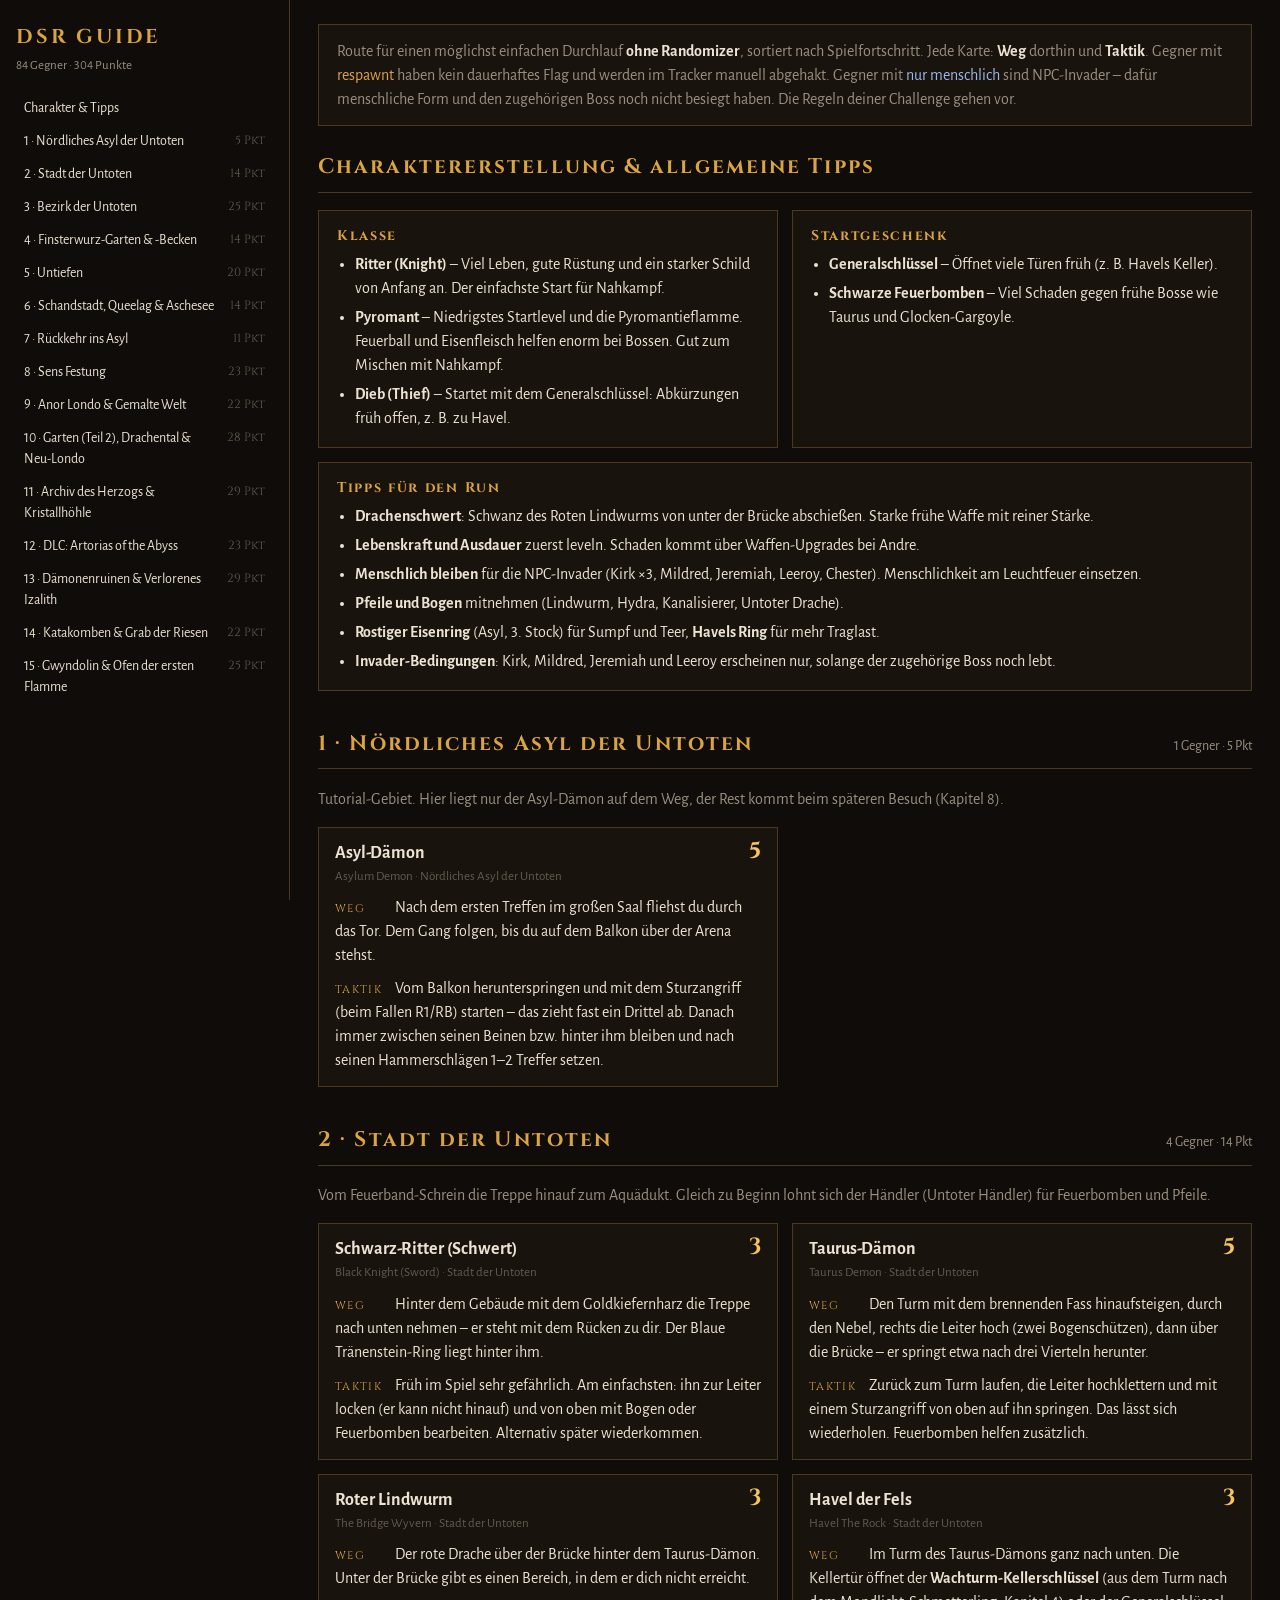
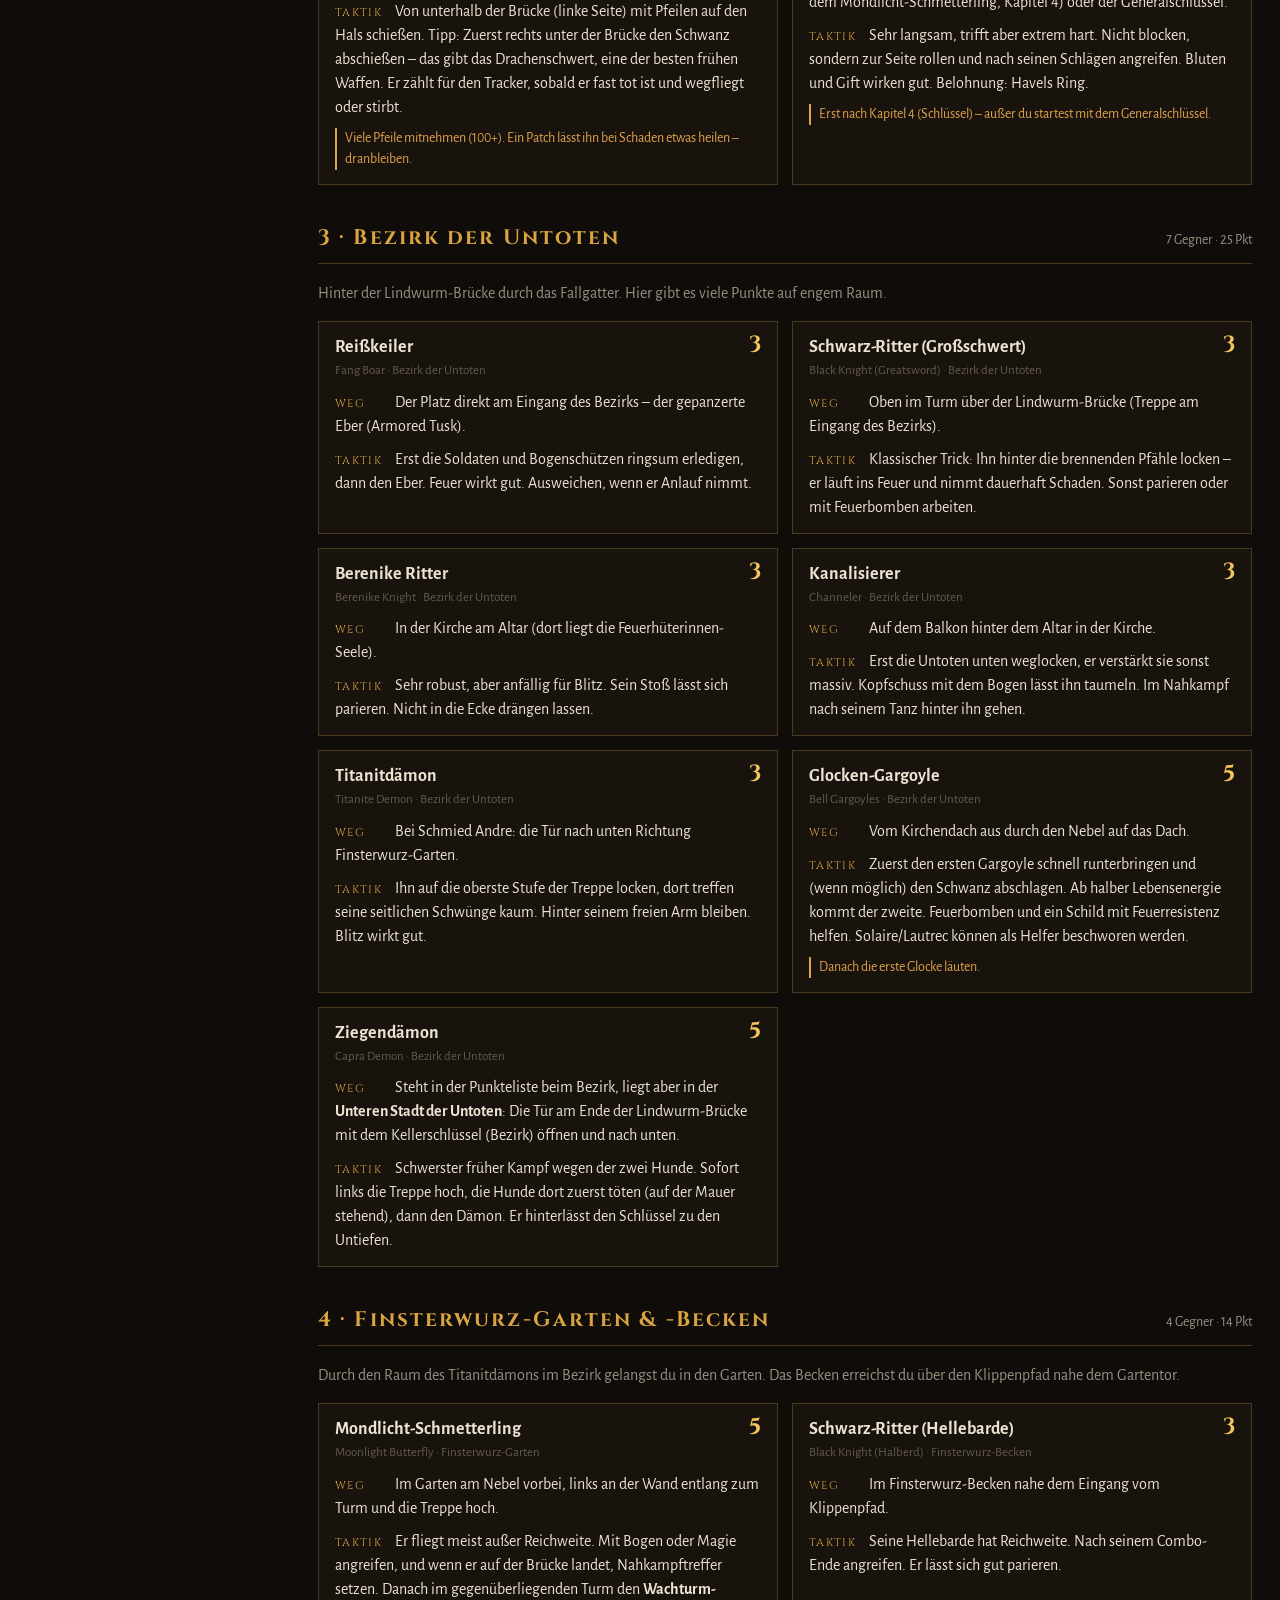
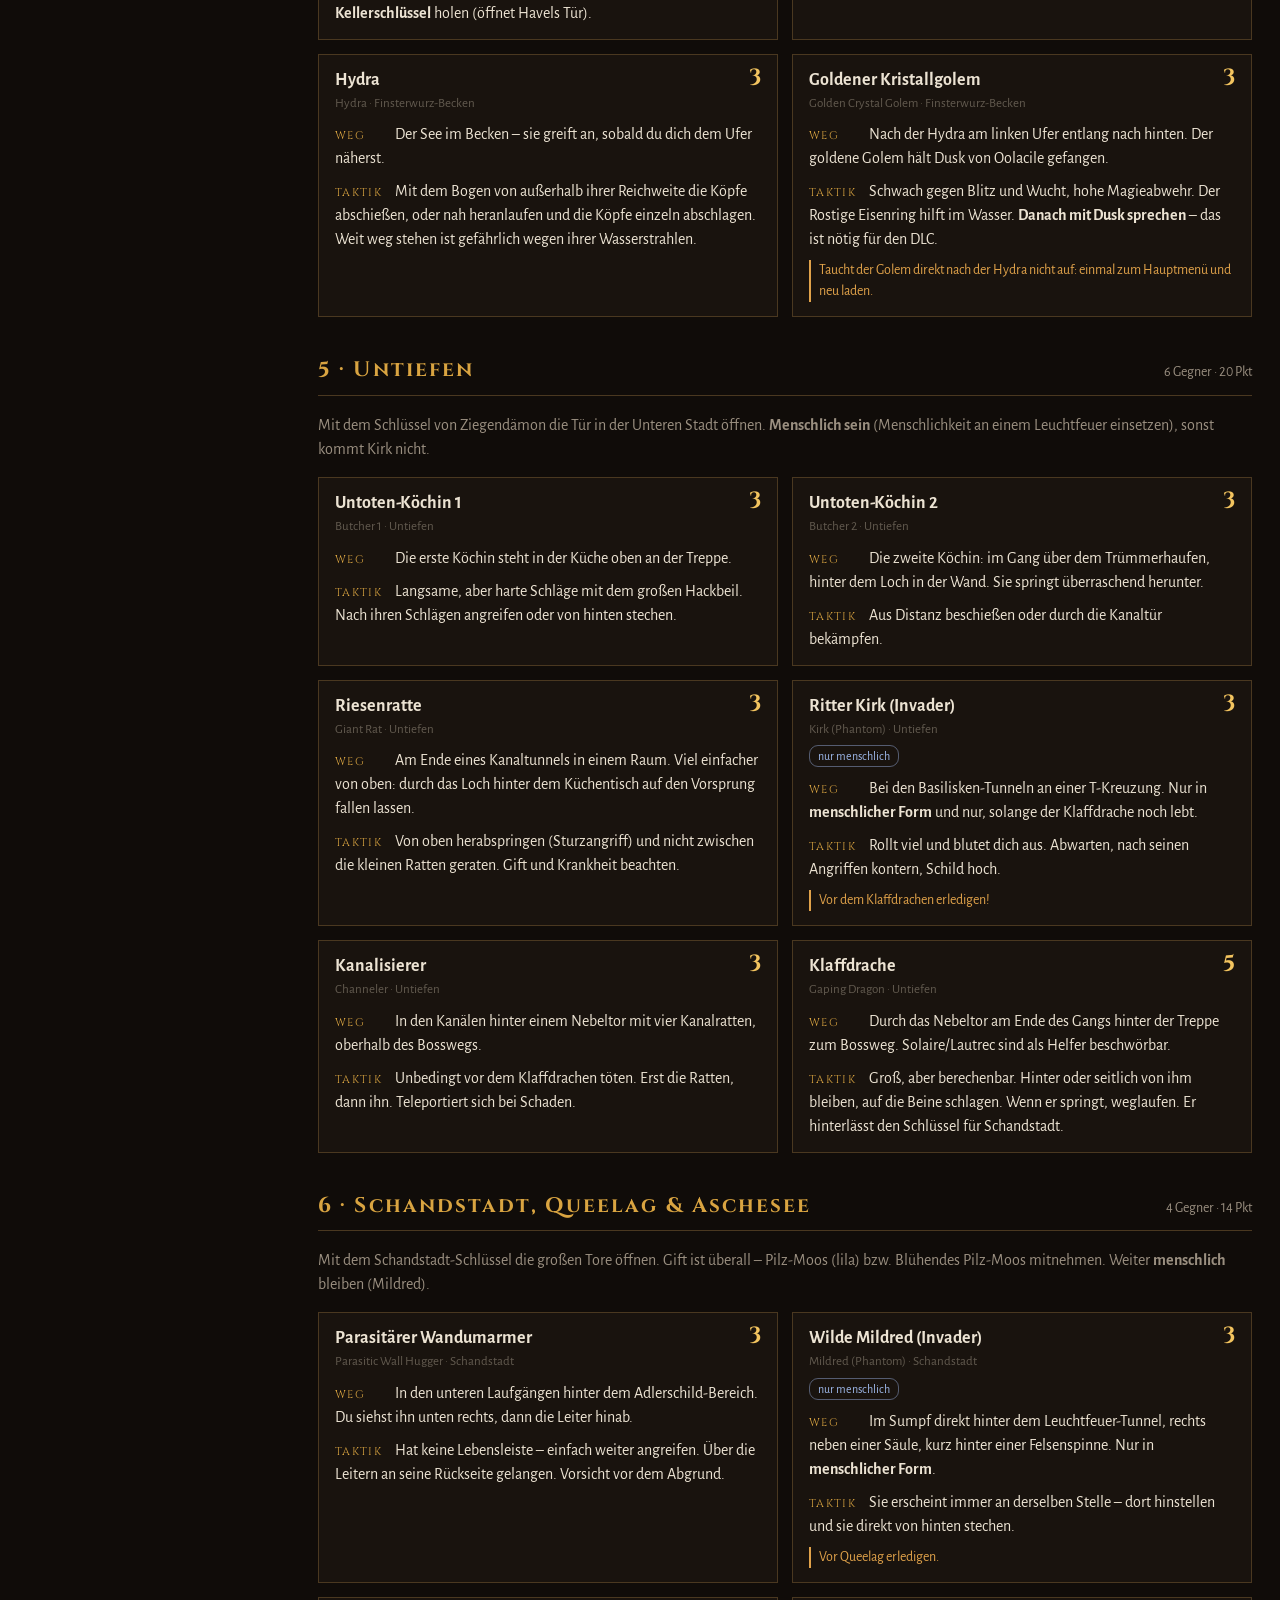
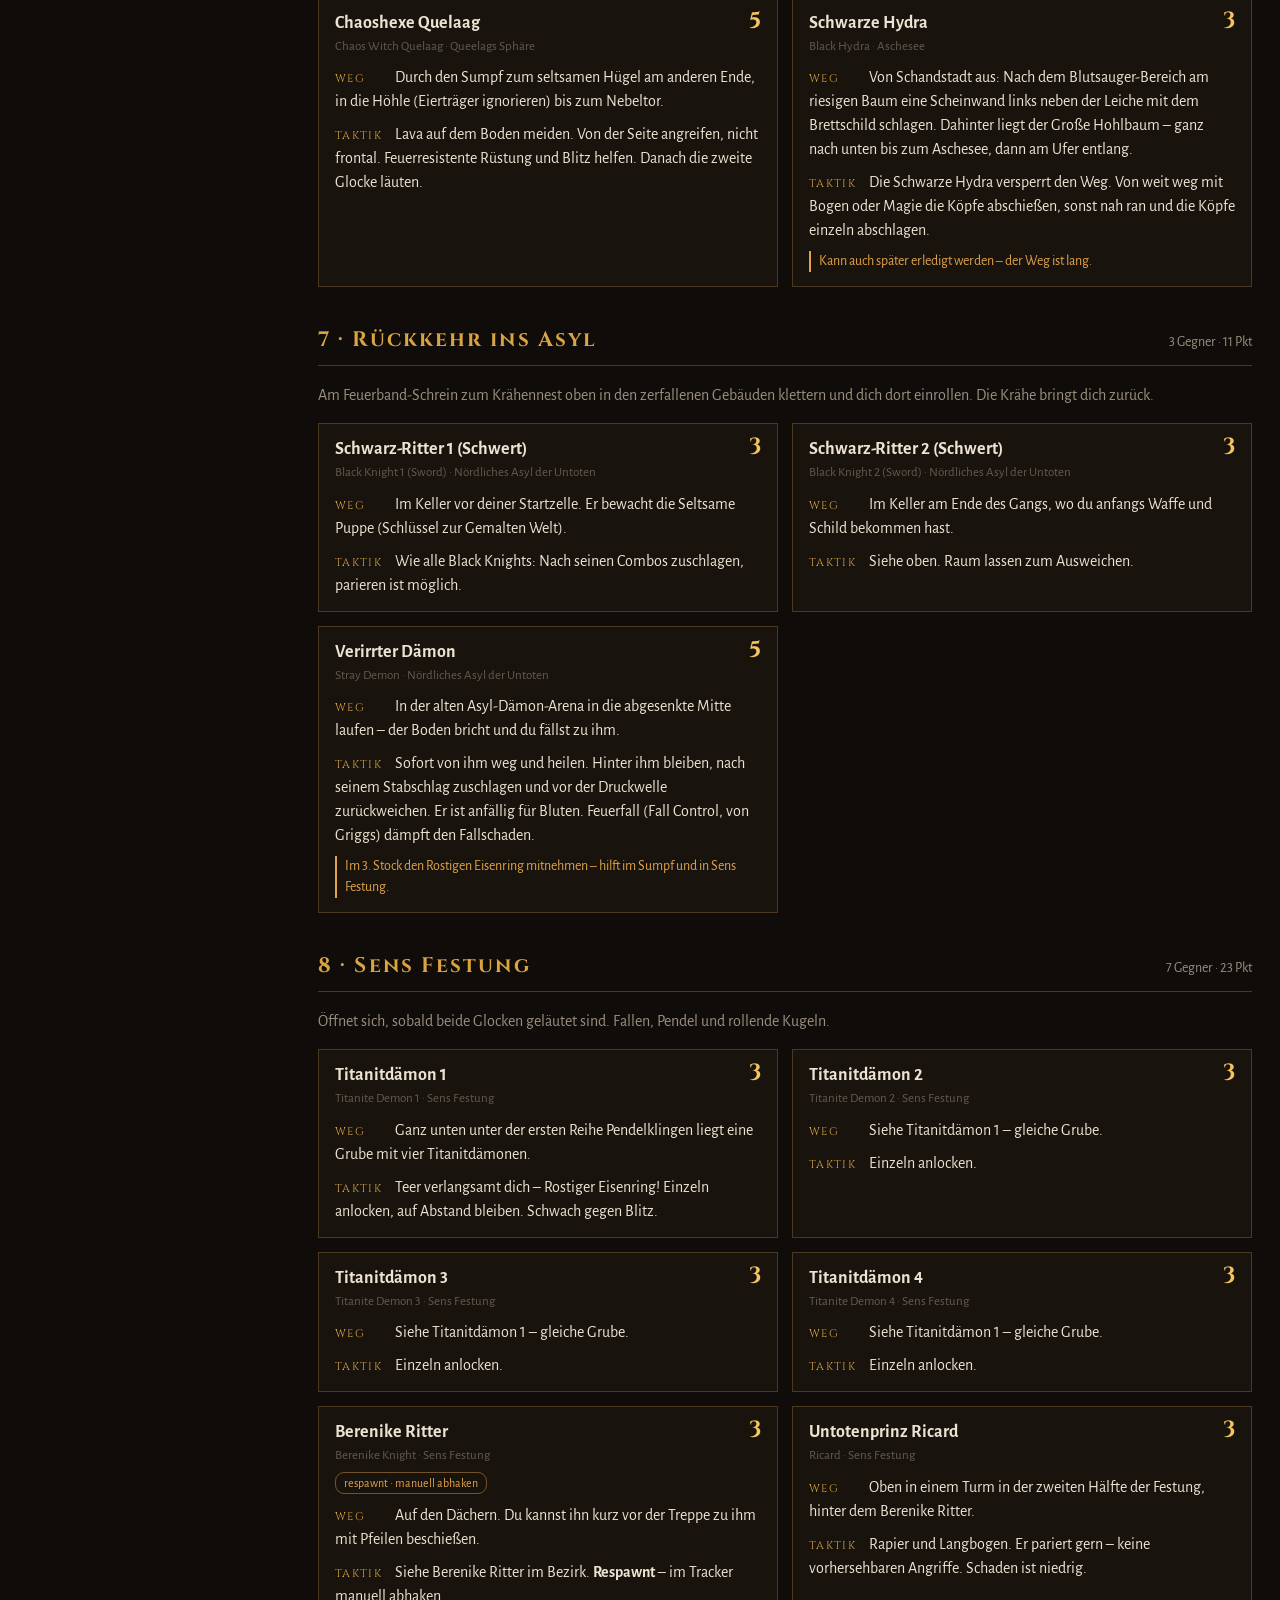
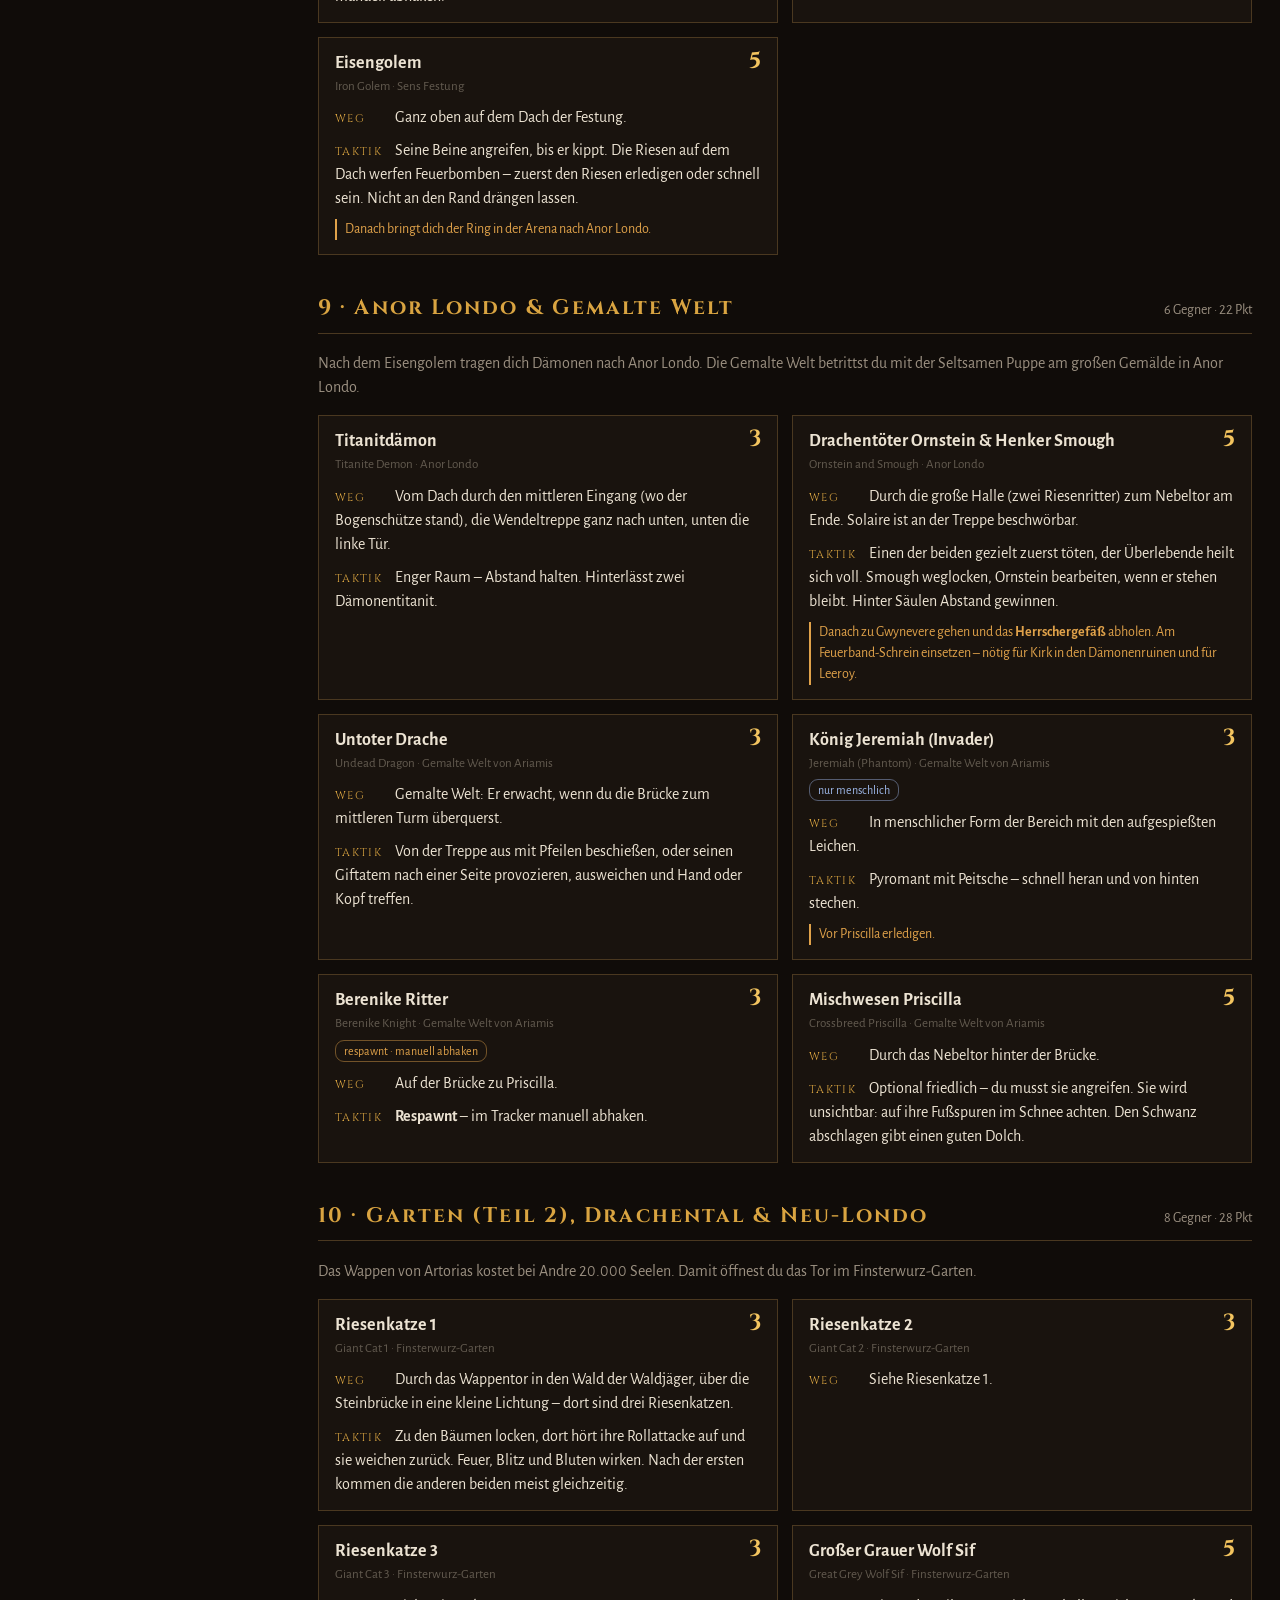
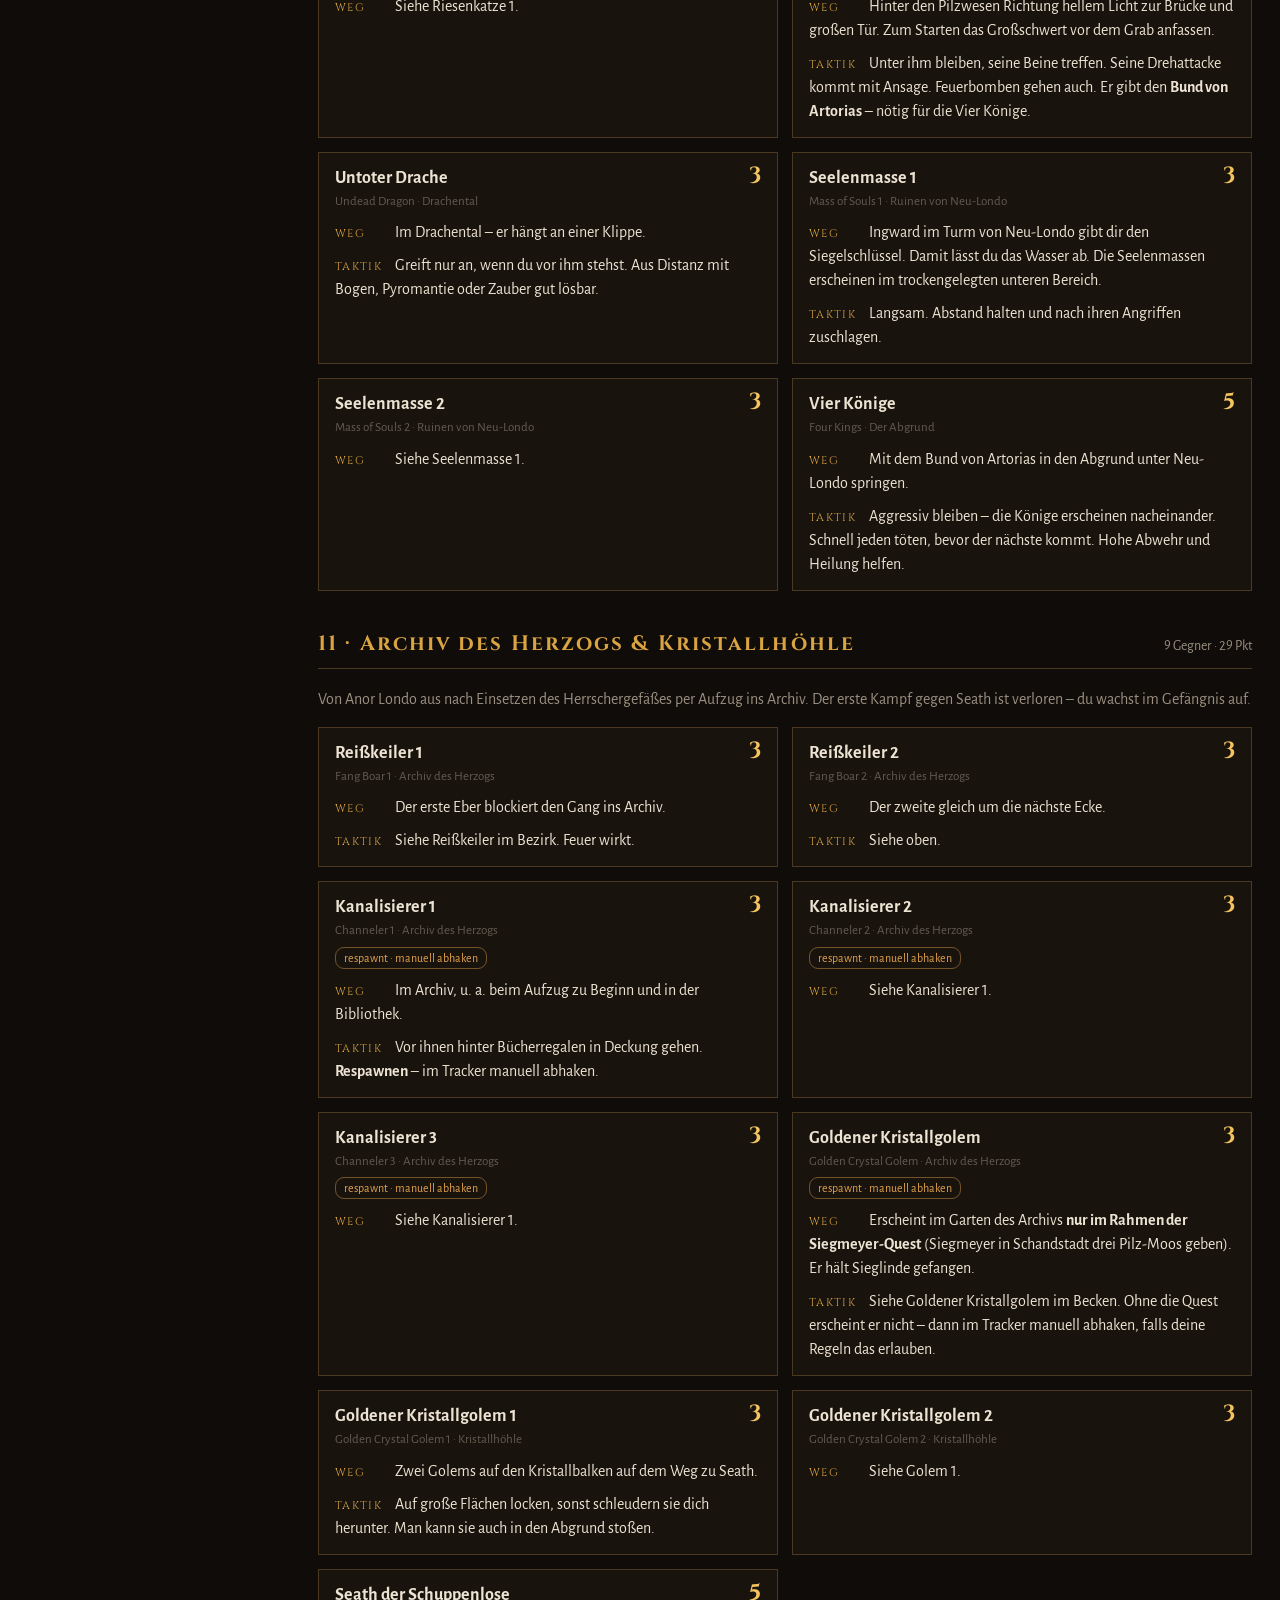
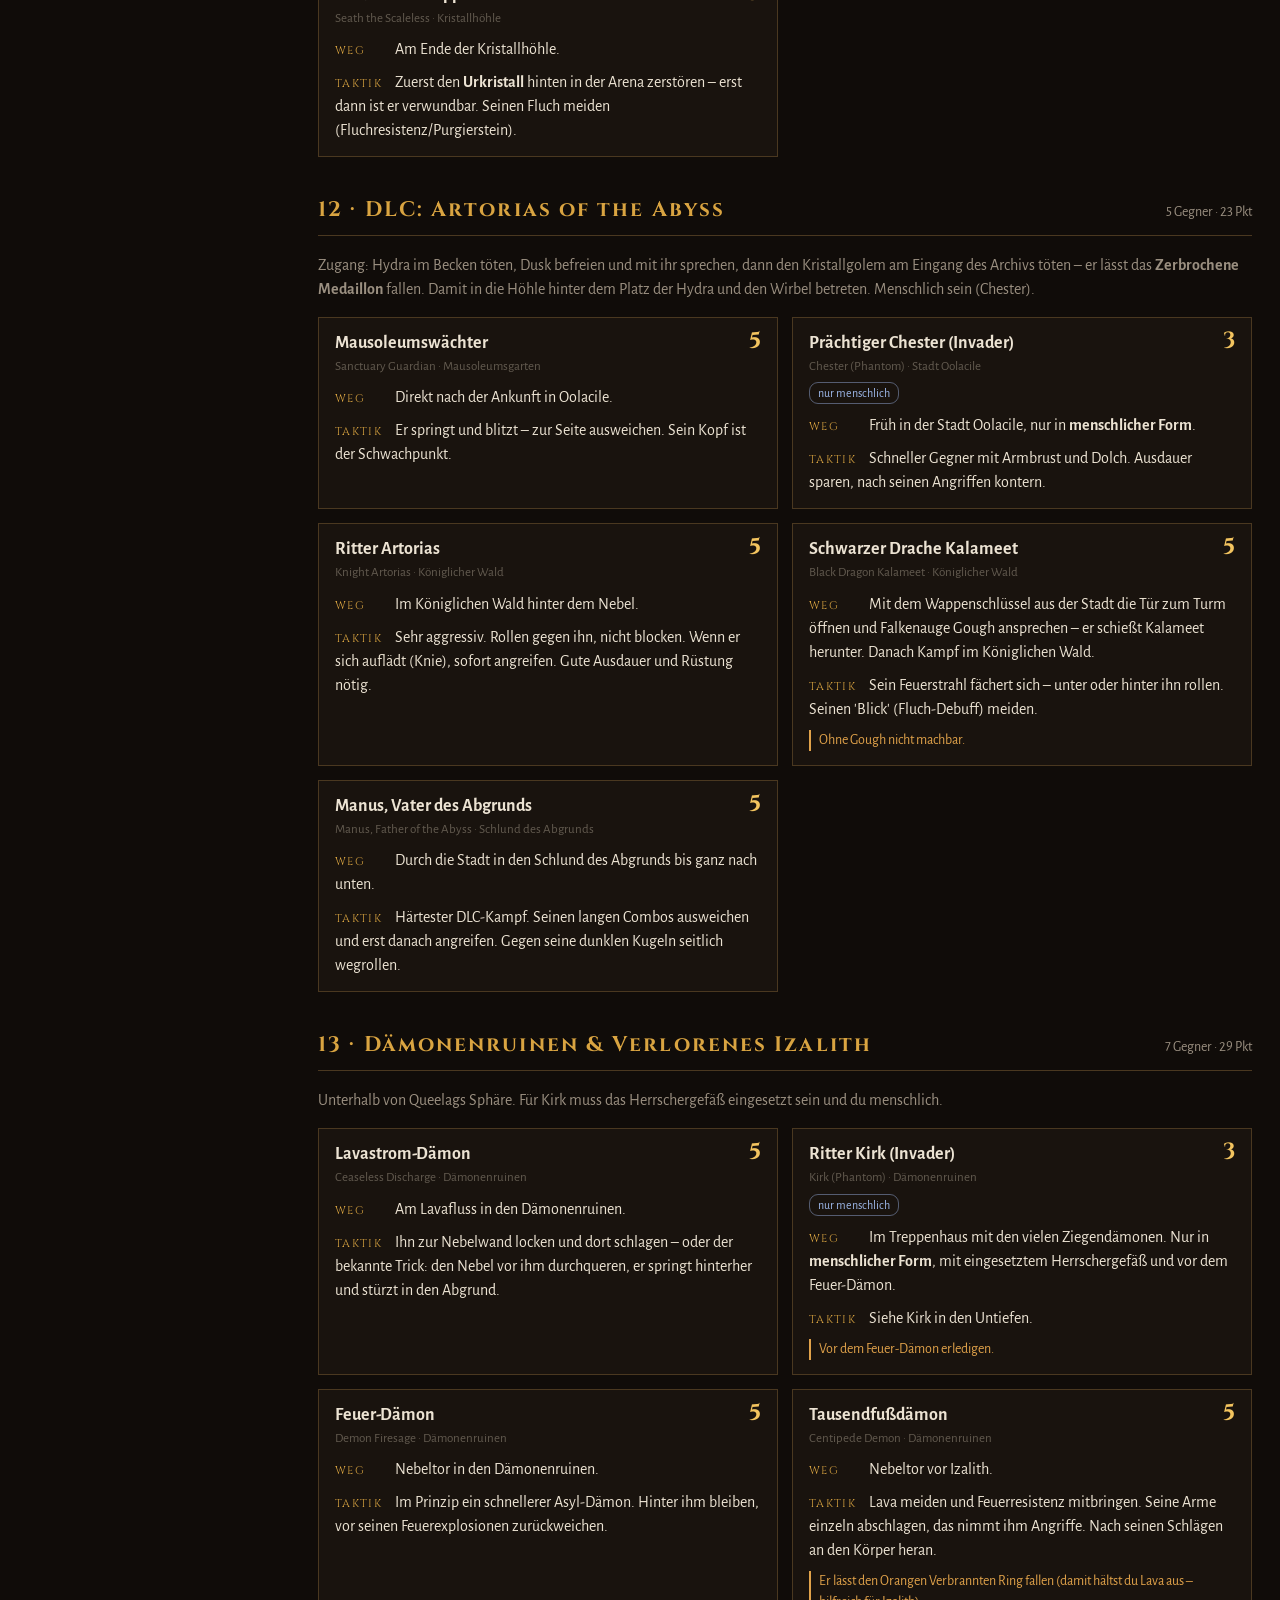
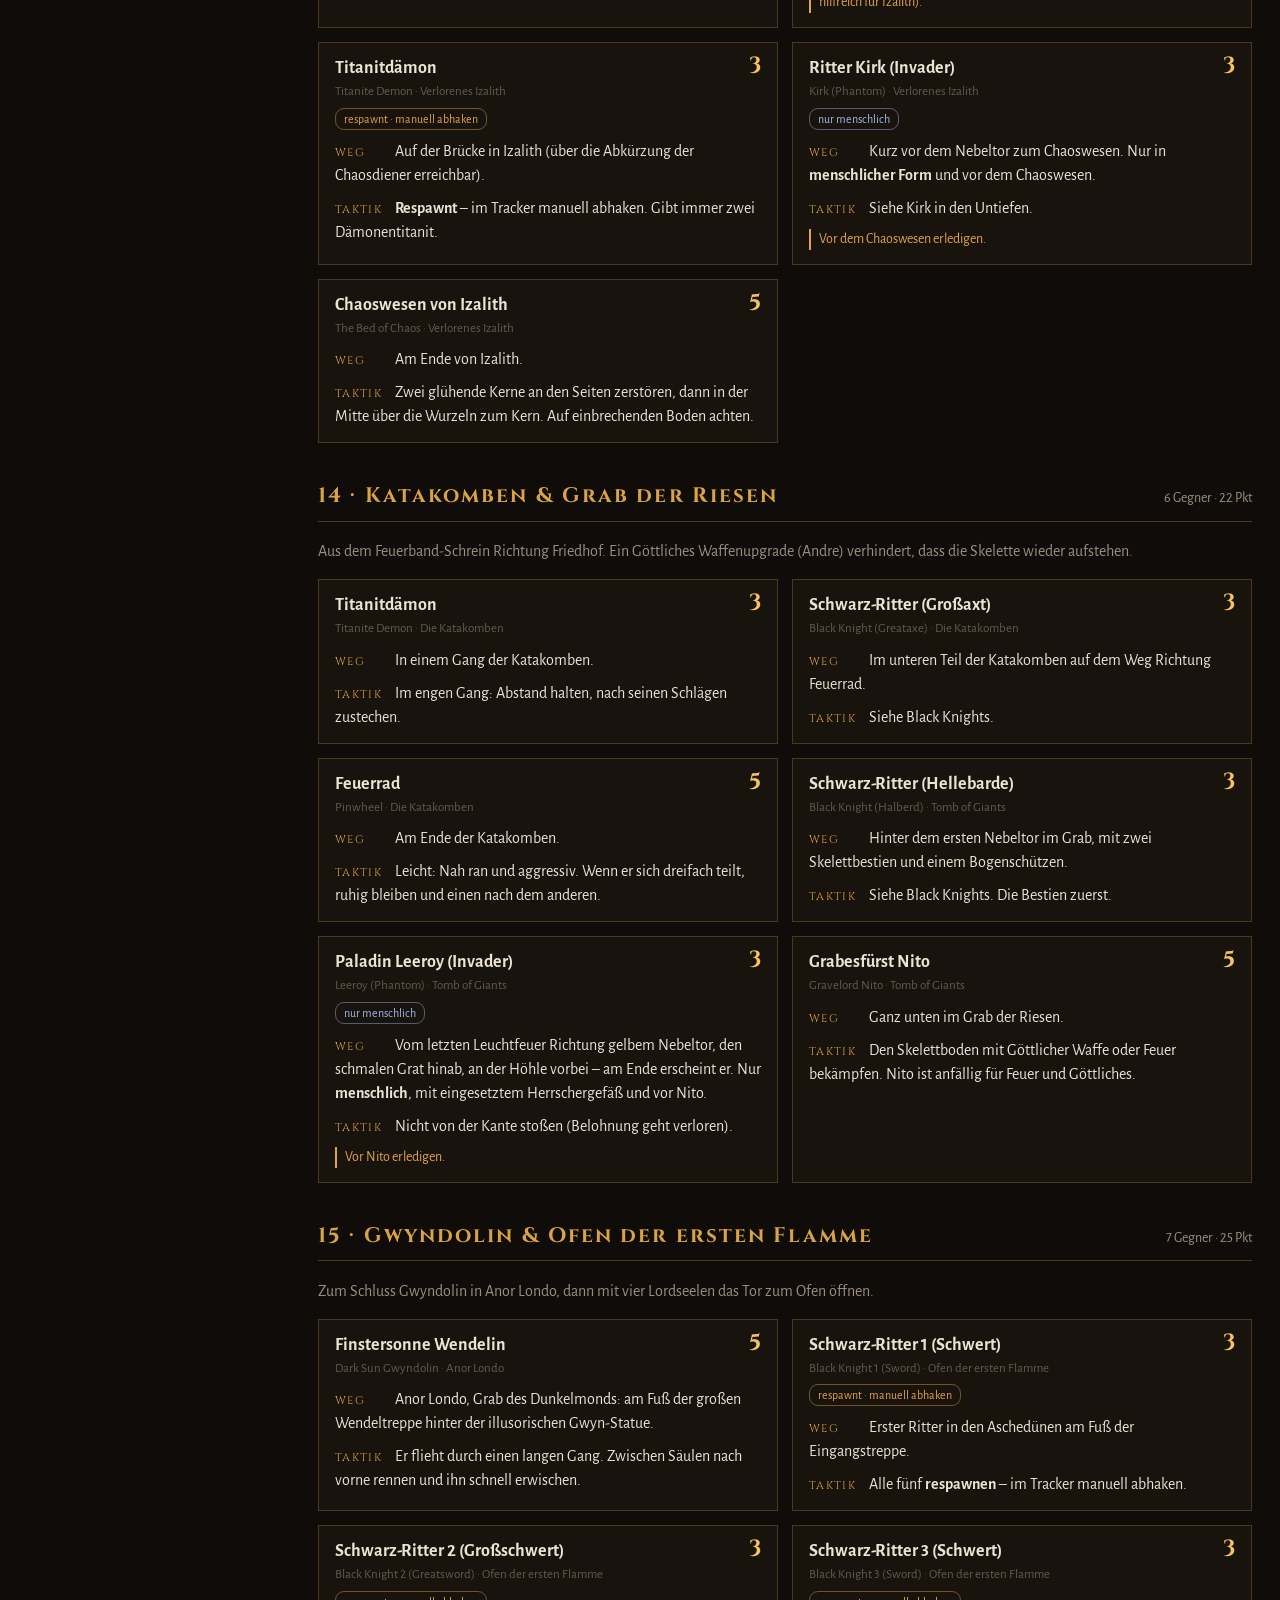
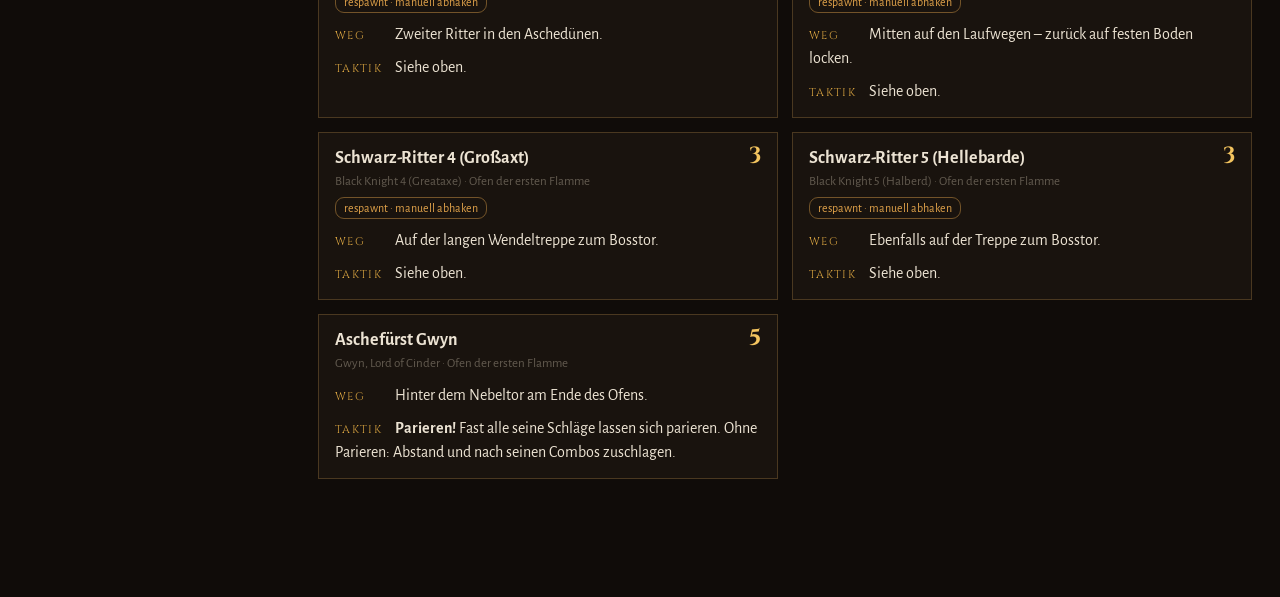
==== guide.html @ 79a4d0b9 "DSR Tracker: Punkte-Tracker und OBS-Overlay für Dark Souls Remastered - liest Event-Flags aus DSR (n" ====
<!doctype html>
<html lang="de">
<head>
<meta charset="utf-8">
<meta name="viewport" content="width=device-width, initial-scale=1">
<title>DSR Guide</title>
<link rel="preconnect" href="https://fonts.googleapis.com">
<link href="https://fonts.googleapis.com/css2?family=Cinzel:wght@600;700&family=Alegreya+Sans:wght@400;500;700&display=swap" rel="stylesheet">
<style>
:root { --bg:#100c09; --panel:#19130e; --panel2:#211910; --border:#4a3820; --gold:#d9a441; --gold2:#f3c45f; --text:#ece3d3; --muted:#9a8f80; --dim:#625a4f; --warn:#e0a24a; --inv:#9db7e8; }
* { box-sizing:border-box; }
html { scroll-behavior:smooth; }
body { margin:0; background:var(--bg); color:var(--text); font-family:"Alegreya Sans","Segoe UI",sans-serif; font-size:16px; line-height:1.5; font-variant-numeric:lining-nums; font-feature-settings:"lnum" 1; }
.wrap { display:grid; grid-template-columns:290px minmax(0,1fr); max-width:1300px; margin:0 auto; }
nav { position:sticky; top:0; align-self:start; height:100vh; overflow:auto; padding:22px 16px; border-right:1px solid var(--border); }
nav h1 { font-family:Cinzel,serif; color:var(--gold); letter-spacing:.14em; font-size:20px; margin:0 0 4px; }
nav .meta { color:var(--muted); font-size:13px; margin-bottom:16px; }
nav a { display:flex; justify-content:space-between; gap:8px; color:var(--text); text-decoration:none; padding:6px 8px; border-radius:3px; font-size:14px; }
nav a:hover { background:var(--panel2); color:var(--gold2); }
nav a span { color:var(--dim); white-space:nowrap; font-family:Cinzel,serif; font-size:12px; }
main { padding:24px 28px 80px; min-width:0; }
.lead { background:var(--panel); border:1px solid var(--border); padding:14px 18px; color:var(--muted); margin-bottom:26px; }
.lead b { color:var(--text); }
.chapter { margin-bottom:38px; scroll-margin-top:16px; }
h2 { font-family:Cinzel,serif; color:var(--gold); letter-spacing:.1em; font-size:21px; border-bottom:1px solid var(--border); padding-bottom:8px; display:flex; justify-content:space-between; align-items:baseline; gap:12px; flex-wrap:wrap; }
h2 .cpts { font-family:"Alegreya Sans",sans-serif; letter-spacing:0; font-size:14px; color:var(--muted); font-weight:400; }
.intro { color:var(--muted); }
.steps { display:grid; grid-template-columns:repeat(auto-fill,minmax(360px,1fr)); gap:14px; }
.step { background:var(--panel); border:1px solid var(--border); padding:12px 16px 14px; }
.step header { display:flex; justify-content:space-between; gap:12px; align-items:flex-start; }
.step h3 { margin:0; font-size:18px; font-weight:700; }
.sub { color:var(--dim); font-size:13px; }
.pts { font-family:Cinzel,serif; font-weight:700; color:var(--gold2); font-size:22px; line-height:1; }
.step p { margin:9px 0 0; }
.lbl { display:inline-block; min-width:54px; font-family:Cinzel,serif; font-size:11px; letter-spacing:.12em; color:var(--gold); text-transform:uppercase; margin-right:6px; }
.note { color:var(--warn); font-size:14px; border-left:2px solid var(--warn); padding-left:8px; }
.tags { margin-top:6px; display:flex; gap:6px; flex-wrap:wrap; }
.tag { font-size:12px; padding:1px 8px; border:1px solid; border-radius:9px; }
.tag.man { color:var(--warn); border-color:rgba(224,162,74,.45); }
.tag.inv { color:var(--inv); border-color:rgba(157,183,232,.45); }
.charcols { display:grid; grid-template-columns:1fr 1fr; gap:14px; }
.box { background:var(--panel); border:1px solid var(--border); padding:12px 18px; margin-bottom:14px; }
.box h3 { font-family:Cinzel,serif; color:var(--gold); font-size:14px; letter-spacing:.12em; margin:2px 0 6px; }
.box ul { margin:0; padding-left:18px; } .box li { margin:5px 0; }
@media (max-width:900px) { .wrap { grid-template-columns:1fr; } nav { position:static; height:auto; border-right:none; border-bottom:1px solid var(--border); } .charcols { grid-template-columns:1fr; } .steps { grid-template-columns:1fr; } main { padding:18px 16px 60px; } }
</style>
</head>
<body>
<div class="wrap">
<nav>
  <h1>DSR GUIDE</h1>
  <div class="meta">84 Gegner · 304 Punkte</div>
  <a href="#char">Charakter & Tipps <span></span></a>
  <a href="#k1">1 · Nördliches Asyl der Untoten <span>5 Pkt</span></a><a href="#k2">2 · Stadt der Untoten <span>14 Pkt</span></a><a href="#k3">3 · Bezirk der Untoten <span>25 Pkt</span></a><a href="#k4">4 · Finsterwurz-Garten &amp; -Becken <span>14 Pkt</span></a><a href="#k5">5 · Untiefen <span>20 Pkt</span></a><a href="#k6">6 · Schandstadt, Queelag &amp; Aschesee <span>14 Pkt</span></a><a href="#k7">7 · Rückkehr ins Asyl <span>11 Pkt</span></a><a href="#k8">8 · Sens Festung <span>23 Pkt</span></a><a href="#k9">9 · Anor Londo &amp; Gemalte Welt <span>22 Pkt</span></a><a href="#k10">10 · Garten (Teil 2), Drachental &amp; Neu-Londo <span>28 Pkt</span></a><a href="#k11">11 · Archiv des Herzogs &amp; Kristallhöhle <span>29 Pkt</span></a><a href="#k12">12 · DLC: Artorias of the Abyss <span>23 Pkt</span></a><a href="#k13">13 · Dämonenruinen &amp; Verlorenes Izalith <span>29 Pkt</span></a><a href="#k14">14 · Katakomben &amp; Grab der Riesen <span>22 Pkt</span></a><a href="#k15">15 · Gwyndolin &amp; Ofen der ersten Flamme <span>25 Pkt</span></a>
</nav>
<main>
  <div class="lead">Route für einen möglichst einfachen Durchlauf <b>ohne Randomizer</b>, sortiert nach Spielfortschritt. Jede Karte: <b>Weg</b> dorthin und <b>Taktik</b>. Gegner mit <span style="color:var(--warn)">respawnt</span> haben kein dauerhaftes Flag und werden im Tracker manuell abgehakt. Gegner mit <span style="color:var(--inv)">nur menschlich</span> sind NPC-Invader – dafür menschliche Form und den zugehörigen Boss noch nicht besiegt haben. Die Regeln deiner Challenge gehen vor.</div>
  <section class="chapter" id="char">
  <h2>Charaktererstellung & allgemeine Tipps</h2>
  <div class="charcols">
    <div class="box"><h3>Klasse</h3><ul><li><b>Ritter (Knight)</b> – Viel Leben, gute Rüstung und ein starker Schild von Anfang an. Der einfachste Start für Nahkampf.</li><li><b>Pyromant</b> – Niedrigstes Startlevel und die Pyromantieflamme. Feuerball und Eisenfleisch helfen enorm bei Bossen. Gut zum Mischen mit Nahkampf.</li><li><b>Dieb (Thief)</b> – Startet mit dem Generalschlüssel: Abkürzungen früh offen, z. B. zu Havel.</li></ul></div>
    <div class="box"><h3>Startgeschenk</h3><ul><li><b>Generalschlüssel</b> – Öffnet viele Türen früh (z. B. Havels Keller).</li><li><b>Schwarze Feuerbomben</b> – Viel Schaden gegen frühe Bosse wie Taurus und Glocken-Gargoyle.</li></ul></div>
  </div>
  <div class="box"><h3>Tipps für den Run</h3><ul><li><b>Drachenschwert</b>: Schwanz des Roten Lindwurms von unter der Brücke abschießen. Starke frühe Waffe mit reiner Stärke.</li><li><b>Lebenskraft und Ausdauer</b> zuerst leveln. Schaden kommt über Waffen-Upgrades bei Andre.</li><li><b>Menschlich bleiben</b> für die NPC-Invader (Kirk ×3, Mildred, Jeremiah, Leeroy, Chester). Menschlichkeit am Leuchtfeuer einsetzen.</li><li><b>Pfeile und Bogen</b> mitnehmen (Lindwurm, Hydra, Kanalisierer, Untoter Drache).</li><li><b>Rostiger Eisenring</b> (Asyl, 3. Stock) für Sumpf und Teer, <b>Havels Ring</b> für mehr Traglast.</li><li><b>Invader-Bedingungen</b>: Kirk, Mildred, Jeremiah und Leeroy erscheinen nur, solange der zugehörige Boss noch lebt.</li></ul></div>
</section>
  <section class="chapter" id="k1">
  <h2>1 · Nördliches Asyl der Untoten <span class="cpts">1 Gegner · 5 Pkt</span></h2>
  <p class="intro">Tutorial-Gebiet. Hier liegt nur der Asyl-Dämon auf dem Weg, der Rest kommt beim späteren Besuch (Kapitel 8).</p>
  <div class="steps"><article class="step">
  <header><div><h3>Asyl-Dämon</h3><div class="sub">Asylum Demon · Nördliches Asyl der Untoten</div></div><div class="pts">5</div></header>
  
  <p><span class="lbl">Weg</span>Nach dem ersten Treffen im großen Saal fliehst du durch das Tor. Dem Gang folgen, bis du auf dem Balkon über der Arena stehst.</p>
  <p><span class="lbl">Taktik</span>Vom Balkon herunterspringen und mit dem Sturzangriff (beim Fallen R1/RB) starten – das zieht fast ein Drittel ab. Danach immer zwischen seinen Beinen bzw. hinter ihm bleiben und nach seinen Hammerschlägen 1–2 Treffer setzen.</p>
  
</article></div>
</section><section class="chapter" id="k2">
  <h2>2 · Stadt der Untoten <span class="cpts">4 Gegner · 14 Pkt</span></h2>
  <p class="intro">Vom Feuerband-Schrein die Treppe hinauf zum Aquädukt. Gleich zu Beginn lohnt sich der Händler (Untoter Händler) für Feuerbomben und Pfeile.</p>
  <div class="steps"><article class="step">
  <header><div><h3>Schwarz-Ritter (Schwert)</h3><div class="sub">Black Knight (Sword) · Stadt der Untoten</div></div><div class="pts">3</div></header>
  
  <p><span class="lbl">Weg</span>Hinter dem Gebäude mit dem Goldkiefernharz die Treppe nach unten nehmen – er steht mit dem Rücken zu dir. Der Blaue Tränenstein-Ring liegt hinter ihm.</p>
  <p><span class="lbl">Taktik</span>Früh im Spiel sehr gefährlich. Am einfachsten: ihn zur Leiter locken (er kann nicht hinauf) und von oben mit Bogen oder Feuerbomben bearbeiten. Alternativ später wiederkommen.</p>
  
</article><article class="step">
  <header><div><h3>Taurus-Dämon</h3><div class="sub">Taurus Demon · Stadt der Untoten</div></div><div class="pts">5</div></header>
  
  <p><span class="lbl">Weg</span>Den Turm mit dem brennenden Fass hinaufsteigen, durch den Nebel, rechts die Leiter hoch (zwei Bogenschützen), dann über die Brücke – er springt etwa nach drei Vierteln herunter.</p>
  <p><span class="lbl">Taktik</span>Zurück zum Turm laufen, die Leiter hochklettern und mit einem Sturzangriff von oben auf ihn springen. Das lässt sich wiederholen. Feuerbomben helfen zusätzlich.</p>
  
</article><article class="step">
  <header><div><h3>Roter Lindwurm</h3><div class="sub">The Bridge Wyvern · Stadt der Untoten</div></div><div class="pts">3</div></header>
  
  <p><span class="lbl">Weg</span>Der rote Drache über der Brücke hinter dem Taurus-Dämon. Unter der Brücke gibt es einen Bereich, in dem er dich nicht erreicht.</p>
  <p><span class="lbl">Taktik</span>Von unterhalb der Brücke (linke Seite) mit Pfeilen auf den Hals schießen. Tipp: Zuerst rechts unter der Brücke den Schwanz abschießen – das gibt das Drachenschwert, eine der besten frühen Waffen. Er zählt für den Tracker, sobald er fast tot ist und wegfliegt oder stirbt.</p>
  <p class="note">Viele Pfeile mitnehmen (100+). Ein Patch lässt ihn bei Schaden etwas heilen – dranbleiben.</p>
</article><article class="step">
  <header><div><h3>Havel der Fels</h3><div class="sub">Havel The Rock · Stadt der Untoten</div></div><div class="pts">3</div></header>
  
  <p><span class="lbl">Weg</span>Im Turm des Taurus-Dämons ganz nach unten. Die Kellertür öffnet der <b>Wachturm-Kellerschlüssel</b> (aus dem Turm nach dem Mondlicht-Schmetterling, Kapitel 4) oder der Generalschlüssel.</p>
  <p><span class="lbl">Taktik</span>Sehr langsam, trifft aber extrem hart. Nicht blocken, sondern zur Seite rollen und nach seinen Schlägen angreifen. Bluten und Gift wirken gut. Belohnung: Havels Ring.</p>
  <p class="note">Erst nach Kapitel 4 (Schlüssel) – außer du startest mit dem Generalschlüssel.</p>
</article></div>
</section><section class="chapter" id="k3">
  <h2>3 · Bezirk der Untoten <span class="cpts">7 Gegner · 25 Pkt</span></h2>
  <p class="intro">Hinter der Lindwurm-Brücke durch das Fallgatter. Hier gibt es viele Punkte auf engem Raum.</p>
  <div class="steps"><article class="step">
  <header><div><h3>Reißkeiler</h3><div class="sub">Fang Boar · Bezirk der Untoten</div></div><div class="pts">3</div></header>
  
  <p><span class="lbl">Weg</span>Der Platz direkt am Eingang des Bezirks – der gepanzerte Eber (Armored Tusk).</p>
  <p><span class="lbl">Taktik</span>Erst die Soldaten und Bogenschützen ringsum erledigen, dann den Eber. Feuer wirkt gut. Ausweichen, wenn er Anlauf nimmt.</p>
  
</article><article class="step">
  <header><div><h3>Schwarz-Ritter (Großschwert)</h3><div class="sub">Black Knight (Greatsword) · Bezirk der Untoten</div></div><div class="pts">3</div></header>
  
  <p><span class="lbl">Weg</span>Oben im Turm über der Lindwurm-Brücke (Treppe am Eingang des Bezirks).</p>
  <p><span class="lbl">Taktik</span>Klassischer Trick: Ihn hinter die brennenden Pfähle locken – er läuft ins Feuer und nimmt dauerhaft Schaden. Sonst parieren oder mit Feuerbomben arbeiten.</p>
  
</article><article class="step">
  <header><div><h3>Berenike Ritter</h3><div class="sub">Berenike Knight · Bezirk der Untoten</div></div><div class="pts">3</div></header>
  
  <p><span class="lbl">Weg</span>In der Kirche am Altar (dort liegt die Feuerhüterinnen-Seele).</p>
  <p><span class="lbl">Taktik</span>Sehr robust, aber anfällig für Blitz. Sein Stoß lässt sich parieren. Nicht in die Ecke drängen lassen.</p>
  
</article><article class="step">
  <header><div><h3>Kanalisierer</h3><div class="sub">Channeler · Bezirk der Untoten</div></div><div class="pts">3</div></header>
  
  <p><span class="lbl">Weg</span>Auf dem Balkon hinter dem Altar in der Kirche.</p>
  <p><span class="lbl">Taktik</span>Erst die Untoten unten weglocken, er verstärkt sie sonst massiv. Kopfschuss mit dem Bogen lässt ihn taumeln. Im Nahkampf nach seinem Tanz hinter ihn gehen.</p>
  
</article><article class="step">
  <header><div><h3>Titanitdämon</h3><div class="sub">Titanite Demon · Bezirk der Untoten</div></div><div class="pts">3</div></header>
  
  <p><span class="lbl">Weg</span>Bei Schmied Andre: die Tür nach unten Richtung Finsterwurz-Garten.</p>
  <p><span class="lbl">Taktik</span>Ihn auf die oberste Stufe der Treppe locken, dort treffen seine seitlichen Schwünge kaum. Hinter seinem freien Arm bleiben. Blitz wirkt gut.</p>
  
</article><article class="step">
  <header><div><h3>Glocken-Gargoyle</h3><div class="sub">Bell Gargoyles · Bezirk der Untoten</div></div><div class="pts">5</div></header>
  
  <p><span class="lbl">Weg</span>Vom Kirchendach aus durch den Nebel auf das Dach.</p>
  <p><span class="lbl">Taktik</span>Zuerst den ersten Gargoyle schnell runterbringen und (wenn möglich) den Schwanz abschlagen. Ab halber Lebensenergie kommt der zweite. Feuerbomben und ein Schild mit Feuerresistenz helfen. Solaire/Lautrec können als Helfer beschworen werden.</p>
  <p class="note">Danach die erste Glocke läuten.</p>
</article><article class="step">
  <header><div><h3>Ziegendämon</h3><div class="sub">Capra Demon · Bezirk der Untoten</div></div><div class="pts">5</div></header>
  
  <p><span class="lbl">Weg</span>Steht in der Punkteliste beim Bezirk, liegt aber in der <b>Unteren Stadt der Untoten</b>: Die Tür am Ende der Lindwurm-Brücke mit dem Kellerschlüssel (Bezirk) öffnen und nach unten.</p>
  <p><span class="lbl">Taktik</span>Schwerster früher Kampf wegen der zwei Hunde. Sofort links die Treppe hoch, die Hunde dort zuerst töten (auf der Mauer stehend), dann den Dämon. Er hinterlässt den Schlüssel zu den Untiefen.</p>
  
</article></div>
</section><section class="chapter" id="k4">
  <h2>4 · Finsterwurz-Garten &amp; -Becken <span class="cpts">4 Gegner · 14 Pkt</span></h2>
  <p class="intro">Durch den Raum des Titanitdämons im Bezirk gelangst du in den Garten. Das Becken erreichst du über den Klippenpfad nahe dem Gartentor.</p>
  <div class="steps"><article class="step">
  <header><div><h3>Mondlicht-Schmetterling</h3><div class="sub">Moonlight Butterfly · Finsterwurz-Garten</div></div><div class="pts">5</div></header>
  
  <p><span class="lbl">Weg</span>Im Garten am Nebel vorbei, links an der Wand entlang zum Turm und die Treppe hoch.</p>
  <p><span class="lbl">Taktik</span>Er fliegt meist außer Reichweite. Mit Bogen oder Magie angreifen, und wenn er auf der Brücke landet, Nahkampftreffer setzen. Danach im gegenüberliegenden Turm den <b>Wachturm-Kellerschlüssel</b> holen (öffnet Havels Tür).</p>
  
</article><article class="step">
  <header><div><h3>Schwarz-Ritter (Hellebarde)</h3><div class="sub">Black Knight (Halberd) · Finsterwurz-Becken</div></div><div class="pts">3</div></header>
  
  <p><span class="lbl">Weg</span>Im Finsterwurz-Becken nahe dem Eingang vom Klippenpfad.</p>
  <p><span class="lbl">Taktik</span>Seine Hellebarde hat Reichweite. Nach seinem Combo-Ende angreifen. Er lässt sich gut parieren.</p>
  
</article><article class="step">
  <header><div><h3>Hydra</h3><div class="sub">Hydra · Finsterwurz-Becken</div></div><div class="pts">3</div></header>
  
  <p><span class="lbl">Weg</span>Der See im Becken – sie greift an, sobald du dich dem Ufer näherst.</p>
  <p><span class="lbl">Taktik</span>Mit dem Bogen von außerhalb ihrer Reichweite die Köpfe abschießen, oder nah heranlaufen und die Köpfe einzeln abschlagen. Weit weg stehen ist gefährlich wegen ihrer Wasserstrahlen.</p>
  
</article><article class="step">
  <header><div><h3>Goldener Kristallgolem</h3><div class="sub">Golden Crystal Golem · Finsterwurz-Becken</div></div><div class="pts">3</div></header>
  
  <p><span class="lbl">Weg</span>Nach der Hydra am linken Ufer entlang nach hinten. Der goldene Golem hält Dusk von Oolacile gefangen.</p>
  <p><span class="lbl">Taktik</span>Schwach gegen Blitz und Wucht, hohe Magieabwehr. Der Rostige Eisenring hilft im Wasser. <b>Danach mit Dusk sprechen</b> – das ist nötig für den DLC.</p>
  <p class="note">Taucht der Golem direkt nach der Hydra nicht auf: einmal zum Hauptmenü und neu laden.</p>
</article></div>
</section><section class="chapter" id="k5">
  <h2>5 · Untiefen <span class="cpts">6 Gegner · 20 Pkt</span></h2>
  <p class="intro">Mit dem Schlüssel von Ziegendämon die Tür in der Unteren Stadt öffnen. <b>Menschlich sein</b> (Menschlichkeit an einem Leuchtfeuer einsetzen), sonst kommt Kirk nicht.</p>
  <div class="steps"><article class="step">
  <header><div><h3>Untoten-Köchin 1</h3><div class="sub">Butcher 1 · Untiefen</div></div><div class="pts">3</div></header>
  
  <p><span class="lbl">Weg</span>Die erste Köchin steht in der Küche oben an der Treppe.</p>
  <p><span class="lbl">Taktik</span>Langsame, aber harte Schläge mit dem großen Hackbeil. Nach ihren Schlägen angreifen oder von hinten stechen.</p>
  
</article><article class="step">
  <header><div><h3>Untoten-Köchin 2</h3><div class="sub">Butcher 2 · Untiefen</div></div><div class="pts">3</div></header>
  
  <p><span class="lbl">Weg</span>Die zweite Köchin: im Gang über dem Trümmerhaufen, hinter dem Loch in der Wand. Sie springt überraschend herunter.</p>
  <p><span class="lbl">Taktik</span>Aus Distanz beschießen oder durch die Kanaltür bekämpfen.</p>
  
</article><article class="step">
  <header><div><h3>Riesenratte</h3><div class="sub">Giant Rat · Untiefen</div></div><div class="pts">3</div></header>
  
  <p><span class="lbl">Weg</span>Am Ende eines Kanaltunnels in einem Raum. Viel einfacher von oben: durch das Loch hinter dem Küchentisch auf den Vorsprung fallen lassen.</p>
  <p><span class="lbl">Taktik</span>Von oben herabspringen (Sturzangriff) und nicht zwischen die kleinen Ratten geraten. Gift und Krankheit beachten.</p>
  
</article><article class="step">
  <header><div><h3>Ritter Kirk (Invader)</h3><div class="sub">Kirk (Phantom) · Untiefen</div></div><div class="pts">3</div></header>
  <div class='tags'><span class="tag inv">nur menschlich</span></div>
  <p><span class="lbl">Weg</span>Bei den Basilisken-Tunneln an einer T-Kreuzung. Nur in <b>menschlicher Form</b> und nur, solange der Klaffdrache noch lebt.</p>
  <p><span class="lbl">Taktik</span>Rollt viel und blutet dich aus. Abwarten, nach seinen Angriffen kontern, Schild hoch.</p>
  <p class="note">Vor dem Klaffdrachen erledigen!</p>
</article><article class="step">
  <header><div><h3>Kanalisierer</h3><div class="sub">Channeler · Untiefen</div></div><div class="pts">3</div></header>
  
  <p><span class="lbl">Weg</span>In den Kanälen hinter einem Nebeltor mit vier Kanalratten, oberhalb des Bosswegs.</p>
  <p><span class="lbl">Taktik</span>Unbedingt vor dem Klaffdrachen töten. Erst die Ratten, dann ihn. Teleportiert sich bei Schaden.</p>
  
</article><article class="step">
  <header><div><h3>Klaffdrache</h3><div class="sub">Gaping Dragon · Untiefen</div></div><div class="pts">5</div></header>
  
  <p><span class="lbl">Weg</span>Durch das Nebeltor am Ende des Gangs hinter der Treppe zum Bossweg. Solaire/Lautrec sind als Helfer beschwörbar.</p>
  <p><span class="lbl">Taktik</span>Groß, aber berechenbar. Hinter oder seitlich von ihm bleiben, auf die Beine schlagen. Wenn er springt, weglaufen. Er hinterlässt den Schlüssel für Schandstadt.</p>
  
</article></div>
</section><section class="chapter" id="k6">
  <h2>6 · Schandstadt, Queelag &amp; Aschesee <span class="cpts">4 Gegner · 14 Pkt</span></h2>
  <p class="intro">Mit dem Schandstadt-Schlüssel die großen Tore öffnen. Gift ist überall – Pilz-Moos (lila) bzw. Blühendes Pilz-Moos mitnehmen. Weiter <b>menschlich</b> bleiben (Mildred).</p>
  <div class="steps"><article class="step">
  <header><div><h3>Parasitärer Wandumarmer</h3><div class="sub">Parasitic Wall Hugger · Schandstadt</div></div><div class="pts">3</div></header>
  
  <p><span class="lbl">Weg</span>In den unteren Laufgängen hinter dem Adlerschild-Bereich. Du siehst ihn unten rechts, dann die Leiter hinab.</p>
  <p><span class="lbl">Taktik</span>Hat keine Lebensleiste – einfach weiter angreifen. Über die Leitern an seine Rückseite gelangen. Vorsicht vor dem Abgrund.</p>
  
</article><article class="step">
  <header><div><h3>Wilde Mildred (Invader)</h3><div class="sub">Mildred (Phantom) · Schandstadt</div></div><div class="pts">3</div></header>
  <div class='tags'><span class="tag inv">nur menschlich</span></div>
  <p><span class="lbl">Weg</span>Im Sumpf direkt hinter dem Leuchtfeuer-Tunnel, rechts neben einer Säule, kurz hinter einer Felsenspinne. Nur in <b>menschlicher Form</b>.</p>
  <p><span class="lbl">Taktik</span>Sie erscheint immer an derselben Stelle – dort hinstellen und sie direkt von hinten stechen.</p>
  <p class="note">Vor Queelag erledigen.</p>
</article><article class="step">
  <header><div><h3>Chaoshexe Quelaag</h3><div class="sub">Chaos Witch Quelaag · Queelags Sphäre</div></div><div class="pts">5</div></header>
  
  <p><span class="lbl">Weg</span>Durch den Sumpf zum seltsamen Hügel am anderen Ende, in die Höhle (Eierträger ignorieren) bis zum Nebeltor.</p>
  <p><span class="lbl">Taktik</span>Lava auf dem Boden meiden. Von der Seite angreifen, nicht frontal. Feuerresistente Rüstung und Blitz helfen. Danach die zweite Glocke läuten.</p>
  
</article><article class="step">
  <header><div><h3>Schwarze Hydra</h3><div class="sub">Black Hydra · Aschesee</div></div><div class="pts">3</div></header>
  
  <p><span class="lbl">Weg</span>Von Schandstadt aus: Nach dem Blutsauger-Bereich am riesigen Baum eine Scheinwand links neben der Leiche mit dem Brettschild schlagen. Dahinter liegt der Große Hohlbaum – ganz nach unten bis zum Aschesee, dann am Ufer entlang.</p>
  <p><span class="lbl">Taktik</span>Die Schwarze Hydra versperrt den Weg. Von weit weg mit Bogen oder Magie die Köpfe abschießen, sonst nah ran und die Köpfe einzeln abschlagen.</p>
  <p class="note">Kann auch später erledigt werden – der Weg ist lang.</p>
</article></div>
</section><section class="chapter" id="k7">
  <h2>7 · Rückkehr ins Asyl <span class="cpts">3 Gegner · 11 Pkt</span></h2>
  <p class="intro">Am Feuerband-Schrein zum Krähennest oben in den zerfallenen Gebäuden klettern und dich dort einrollen. Die Krähe bringt dich zurück.</p>
  <div class="steps"><article class="step">
  <header><div><h3>Schwarz-Ritter 1 (Schwert)</h3><div class="sub">Black Knight 1 (Sword) · Nördliches Asyl der Untoten</div></div><div class="pts">3</div></header>
  
  <p><span class="lbl">Weg</span>Im Keller vor deiner Startzelle. Er bewacht die Seltsame Puppe (Schlüssel zur Gemalten Welt).</p>
  <p><span class="lbl">Taktik</span>Wie alle Black Knights: Nach seinen Combos zuschlagen, parieren ist möglich.</p>
  
</article><article class="step">
  <header><div><h3>Schwarz-Ritter 2 (Schwert)</h3><div class="sub">Black Knight 2 (Sword) · Nördliches Asyl der Untoten</div></div><div class="pts">3</div></header>
  
  <p><span class="lbl">Weg</span>Im Keller am Ende des Gangs, wo du anfangs Waffe und Schild bekommen hast.</p>
  <p><span class="lbl">Taktik</span>Siehe oben. Raum lassen zum Ausweichen.</p>
  
</article><article class="step">
  <header><div><h3>Verirrter Dämon</h3><div class="sub">Stray Demon · Nördliches Asyl der Untoten</div></div><div class="pts">5</div></header>
  
  <p><span class="lbl">Weg</span>In der alten Asyl-Dämon-Arena in die abgesenkte Mitte laufen – der Boden bricht und du fällst zu ihm.</p>
  <p><span class="lbl">Taktik</span>Sofort von ihm weg und heilen. Hinter ihm bleiben, nach seinem Stabschlag zuschlagen und vor der Druckwelle zurückweichen. Er ist anfällig für Bluten. Feuerfall (Fall Control, von Griggs) dämpft den Fallschaden.</p>
  <p class="note">Im 3. Stock den Rostigen Eisenring mitnehmen – hilft im Sumpf und in Sens Festung.</p>
</article></div>
</section><section class="chapter" id="k8">
  <h2>8 · Sens Festung <span class="cpts">7 Gegner · 23 Pkt</span></h2>
  <p class="intro">Öffnet sich, sobald beide Glocken geläutet sind. Fallen, Pendel und rollende Kugeln.</p>
  <div class="steps"><article class="step">
  <header><div><h3>Titanitdämon 1</h3><div class="sub">Titanite Demon 1 · Sens Festung</div></div><div class="pts">3</div></header>
  
  <p><span class="lbl">Weg</span>Ganz unten unter der ersten Reihe Pendelklingen liegt eine Grube mit vier Titanitdämonen.</p>
  <p><span class="lbl">Taktik</span>Teer verlangsamt dich – Rostiger Eisenring! Einzeln anlocken, auf Abstand bleiben. Schwach gegen Blitz.</p>
  
</article><article class="step">
  <header><div><h3>Titanitdämon 2</h3><div class="sub">Titanite Demon 2 · Sens Festung</div></div><div class="pts">3</div></header>
  
  <p><span class="lbl">Weg</span>Siehe Titanitdämon 1 – gleiche Grube.</p>
  <p><span class="lbl">Taktik</span>Einzeln anlocken.</p>
  
</article><article class="step">
  <header><div><h3>Titanitdämon 3</h3><div class="sub">Titanite Demon 3 · Sens Festung</div></div><div class="pts">3</div></header>
  
  <p><span class="lbl">Weg</span>Siehe Titanitdämon 1 – gleiche Grube.</p>
  <p><span class="lbl">Taktik</span>Einzeln anlocken.</p>
  
</article><article class="step">
  <header><div><h3>Titanitdämon 4</h3><div class="sub">Titanite Demon 4 · Sens Festung</div></div><div class="pts">3</div></header>
  
  <p><span class="lbl">Weg</span>Siehe Titanitdämon 1 – gleiche Grube.</p>
  <p><span class="lbl">Taktik</span>Einzeln anlocken.</p>
  
</article><article class="step">
  <header><div><h3>Berenike Ritter</h3><div class="sub">Berenike Knight · Sens Festung</div></div><div class="pts">3</div></header>
  <div class='tags'><span class="tag man">respawnt · manuell abhaken</span></div>
  <p><span class="lbl">Weg</span>Auf den Dächern. Du kannst ihn kurz vor der Treppe zu ihm mit Pfeilen beschießen.</p>
  <p><span class="lbl">Taktik</span>Siehe Berenike Ritter im Bezirk. <b>Respawnt</b> – im Tracker manuell abhaken.</p>
  
</article><article class="step">
  <header><div><h3>Untotenprinz Ricard</h3><div class="sub">Ricard · Sens Festung</div></div><div class="pts">3</div></header>
  
  <p><span class="lbl">Weg</span>Oben in einem Turm in der zweiten Hälfte der Festung, hinter dem Berenike Ritter.</p>
  <p><span class="lbl">Taktik</span>Rapier und Langbogen. Er pariert gern – keine vorhersehbaren Angriffe. Schaden ist niedrig.</p>
  
</article><article class="step">
  <header><div><h3>Eisengolem</h3><div class="sub">Iron Golem · Sens Festung</div></div><div class="pts">5</div></header>
  
  <p><span class="lbl">Weg</span>Ganz oben auf dem Dach der Festung.</p>
  <p><span class="lbl">Taktik</span>Seine Beine angreifen, bis er kippt. Die Riesen auf dem Dach werfen Feuerbomben – zuerst den Riesen erledigen oder schnell sein. Nicht an den Rand drängen lassen.</p>
  <p class="note">Danach bringt dich der Ring in der Arena nach Anor Londo.</p>
</article></div>
</section><section class="chapter" id="k9">
  <h2>9 · Anor Londo &amp; Gemalte Welt <span class="cpts">6 Gegner · 22 Pkt</span></h2>
  <p class="intro">Nach dem Eisengolem tragen dich Dämonen nach Anor Londo. Die Gemalte Welt betrittst du mit der Seltsamen Puppe am großen Gemälde in Anor Londo.</p>
  <div class="steps"><article class="step">
  <header><div><h3>Titanitdämon</h3><div class="sub">Titanite Demon · Anor Londo</div></div><div class="pts">3</div></header>
  
  <p><span class="lbl">Weg</span>Vom Dach durch den mittleren Eingang (wo der Bogenschütze stand), die Wendeltreppe ganz nach unten, unten die linke Tür.</p>
  <p><span class="lbl">Taktik</span>Enger Raum – Abstand halten. Hinterlässt zwei Dämonentitanit.</p>
  
</article><article class="step">
  <header><div><h3>Drachentöter Ornstein &amp; Henker Smough</h3><div class="sub">Ornstein and Smough · Anor Londo</div></div><div class="pts">5</div></header>
  
  <p><span class="lbl">Weg</span>Durch die große Halle (zwei Riesenritter) zum Nebeltor am Ende. Solaire ist an der Treppe beschwörbar.</p>
  <p><span class="lbl">Taktik</span>Einen der beiden gezielt zuerst töten, der Überlebende heilt sich voll. Smough weglocken, Ornstein bearbeiten, wenn er stehen bleibt. Hinter Säulen Abstand gewinnen.</p>
  <p class="note">Danach zu Gwynevere gehen und das <b>Herrschergefäß</b> abholen. Am Feuerband-Schrein einsetzen – nötig für Kirk in den Dämonenruinen und für Leeroy.</p>
</article><article class="step">
  <header><div><h3>Untoter Drache</h3><div class="sub">Undead Dragon · Gemalte Welt von Ariamis</div></div><div class="pts">3</div></header>
  
  <p><span class="lbl">Weg</span>Gemalte Welt: Er erwacht, wenn du die Brücke zum mittleren Turm überquerst.</p>
  <p><span class="lbl">Taktik</span>Von der Treppe aus mit Pfeilen beschießen, oder seinen Giftatem nach einer Seite provozieren, ausweichen und Hand oder Kopf treffen.</p>
  
</article><article class="step">
  <header><div><h3>König Jeremiah (Invader)</h3><div class="sub">Jeremiah (Phantom) · Gemalte Welt von Ariamis</div></div><div class="pts">3</div></header>
  <div class='tags'><span class="tag inv">nur menschlich</span></div>
  <p><span class="lbl">Weg</span>In menschlicher Form der Bereich mit den aufgespießten Leichen.</p>
  <p><span class="lbl">Taktik</span>Pyromant mit Peitsche – schnell heran und von hinten stechen.</p>
  <p class="note">Vor Priscilla erledigen.</p>
</article><article class="step">
  <header><div><h3>Berenike Ritter</h3><div class="sub">Berenike Knight · Gemalte Welt von Ariamis</div></div><div class="pts">3</div></header>
  <div class='tags'><span class="tag man">respawnt · manuell abhaken</span></div>
  <p><span class="lbl">Weg</span>Auf der Brücke zu Priscilla.</p>
  <p><span class="lbl">Taktik</span><b>Respawnt</b> – im Tracker manuell abhaken.</p>
  
</article><article class="step">
  <header><div><h3>Mischwesen Priscilla</h3><div class="sub">Crossbreed Priscilla · Gemalte Welt von Ariamis</div></div><div class="pts">5</div></header>
  
  <p><span class="lbl">Weg</span>Durch das Nebeltor hinter der Brücke.</p>
  <p><span class="lbl">Taktik</span>Optional friedlich – du musst sie angreifen. Sie wird unsichtbar: auf ihre Fußspuren im Schnee achten. Den Schwanz abschlagen gibt einen guten Dolch.</p>
  
</article></div>
</section><section class="chapter" id="k10">
  <h2>10 · Garten (Teil 2), Drachental &amp; Neu-Londo <span class="cpts">8 Gegner · 28 Pkt</span></h2>
  <p class="intro">Das Wappen von Artorias kostet bei Andre 20.000 Seelen. Damit öffnest du das Tor im Finsterwurz-Garten.</p>
  <div class="steps"><article class="step">
  <header><div><h3>Riesenkatze 1</h3><div class="sub">Giant Cat 1 · Finsterwurz-Garten</div></div><div class="pts">3</div></header>
  
  <p><span class="lbl">Weg</span>Durch das Wappentor in den Wald der Waldjäger, über die Steinbrücke in eine kleine Lichtung – dort sind drei Riesenkatzen.</p>
  <p><span class="lbl">Taktik</span>Zu den Bäumen locken, dort hört ihre Rollattacke auf und sie weichen zurück. Feuer, Blitz und Bluten wirken. Nach der ersten kommen die anderen beiden meist gleichzeitig.</p>
  
</article><article class="step">
  <header><div><h3>Riesenkatze 2</h3><div class="sub">Giant Cat 2 · Finsterwurz-Garten</div></div><div class="pts">3</div></header>
  
  <p><span class="lbl">Weg</span>Siehe Riesenkatze 1.</p>
  
  
</article><article class="step">
  <header><div><h3>Riesenkatze 3</h3><div class="sub">Giant Cat 3 · Finsterwurz-Garten</div></div><div class="pts">3</div></header>
  
  <p><span class="lbl">Weg</span>Siehe Riesenkatze 1.</p>
  
  
</article><article class="step">
  <header><div><h3>Großer Grauer Wolf Sif</h3><div class="sub">Great Grey Wolf Sif · Finsterwurz-Garten</div></div><div class="pts">5</div></header>
  
  <p><span class="lbl">Weg</span>Hinter den Pilzwesen Richtung hellem Licht zur Brücke und großen Tür. Zum Starten das Großschwert vor dem Grab anfassen.</p>
  <p><span class="lbl">Taktik</span>Unter ihm bleiben, seine Beine treffen. Seine Drehattacke kommt mit Ansage. Feuerbomben gehen auch. Er gibt den <b>Bund von Artorias</b> – nötig für die Vier Könige.</p>
  
</article><article class="step">
  <header><div><h3>Untoter Drache</h3><div class="sub">Undead Dragon · Drachental</div></div><div class="pts">3</div></header>
  
  <p><span class="lbl">Weg</span>Im Drachental – er hängt an einer Klippe.</p>
  <p><span class="lbl">Taktik</span>Greift nur an, wenn du vor ihm stehst. Aus Distanz mit Bogen, Pyromantie oder Zauber gut lösbar.</p>
  
</article><article class="step">
  <header><div><h3>Seelenmasse 1</h3><div class="sub">Mass of Souls 1 · Ruinen von Neu-Londo</div></div><div class="pts">3</div></header>
  
  <p><span class="lbl">Weg</span>Ingward im Turm von Neu-Londo gibt dir den Siegelschlüssel. Damit lässt du das Wasser ab. Die Seelenmassen erscheinen im trockengelegten unteren Bereich.</p>
  <p><span class="lbl">Taktik</span>Langsam. Abstand halten und nach ihren Angriffen zuschlagen.</p>
  
</article><article class="step">
  <header><div><h3>Seelenmasse 2</h3><div class="sub">Mass of Souls 2 · Ruinen von Neu-Londo</div></div><div class="pts">3</div></header>
  
  <p><span class="lbl">Weg</span>Siehe Seelenmasse 1.</p>
  
  
</article><article class="step">
  <header><div><h3>Vier Könige</h3><div class="sub">Four Kings · Der Abgrund</div></div><div class="pts">5</div></header>
  
  <p><span class="lbl">Weg</span>Mit dem Bund von Artorias in den Abgrund unter Neu-Londo springen.</p>
  <p><span class="lbl">Taktik</span>Aggressiv bleiben – die Könige erscheinen nacheinander. Schnell jeden töten, bevor der nächste kommt. Hohe Abwehr und Heilung helfen.</p>
  
</article></div>
</section><section class="chapter" id="k11">
  <h2>11 · Archiv des Herzogs &amp; Kristallhöhle <span class="cpts">9 Gegner · 29 Pkt</span></h2>
  <p class="intro">Von Anor Londo aus nach Einsetzen des Herrschergefäßes per Aufzug ins Archiv. Der erste Kampf gegen Seath ist verloren – du wachst im Gefängnis auf.</p>
  <div class="steps"><article class="step">
  <header><div><h3>Reißkeiler 1</h3><div class="sub">Fang Boar 1 · Archiv des Herzogs</div></div><div class="pts">3</div></header>
  
  <p><span class="lbl">Weg</span>Der erste Eber blockiert den Gang ins Archiv.</p>
  <p><span class="lbl">Taktik</span>Siehe Reißkeiler im Bezirk. Feuer wirkt.</p>
  
</article><article class="step">
  <header><div><h3>Reißkeiler 2</h3><div class="sub">Fang Boar 2 · Archiv des Herzogs</div></div><div class="pts">3</div></header>
  
  <p><span class="lbl">Weg</span>Der zweite gleich um die nächste Ecke.</p>
  <p><span class="lbl">Taktik</span>Siehe oben.</p>
  
</article><article class="step">
  <header><div><h3>Kanalisierer 1</h3><div class="sub">Channeler 1 · Archiv des Herzogs</div></div><div class="pts">3</div></header>
  <div class='tags'><span class="tag man">respawnt · manuell abhaken</span></div>
  <p><span class="lbl">Weg</span>Im Archiv, u. a. beim Aufzug zu Beginn und in der Bibliothek.</p>
  <p><span class="lbl">Taktik</span>Vor ihnen hinter Bücherregalen in Deckung gehen. <b>Respawnen</b> – im Tracker manuell abhaken.</p>
  
</article><article class="step">
  <header><div><h3>Kanalisierer 2</h3><div class="sub">Channeler 2 · Archiv des Herzogs</div></div><div class="pts">3</div></header>
  <div class='tags'><span class="tag man">respawnt · manuell abhaken</span></div>
  <p><span class="lbl">Weg</span>Siehe Kanalisierer 1.</p>
  
  
</article><article class="step">
  <header><div><h3>Kanalisierer 3</h3><div class="sub">Channeler 3 · Archiv des Herzogs</div></div><div class="pts">3</div></header>
  <div class='tags'><span class="tag man">respawnt · manuell abhaken</span></div>
  <p><span class="lbl">Weg</span>Siehe Kanalisierer 1.</p>
  
  
</article><article class="step">
  <header><div><h3>Goldener Kristallgolem</h3><div class="sub">Golden Crystal Golem · Archiv des Herzogs</div></div><div class="pts">3</div></header>
  <div class='tags'><span class="tag man">respawnt · manuell abhaken</span></div>
  <p><span class="lbl">Weg</span>Erscheint im Garten des Archivs <b>nur im Rahmen der Siegmeyer-Quest</b> (Siegmeyer in Schandstadt drei Pilz-Moos geben). Er hält Sieglinde gefangen.</p>
  <p><span class="lbl">Taktik</span>Siehe Goldener Kristallgolem im Becken. Ohne die Quest erscheint er nicht – dann im Tracker manuell abhaken, falls deine Regeln das erlauben.</p>
  
</article><article class="step">
  <header><div><h3>Goldener Kristallgolem 1</h3><div class="sub">Golden Crystal Golem 1 · Kristallhöhle</div></div><div class="pts">3</div></header>
  
  <p><span class="lbl">Weg</span>Zwei Golems auf den Kristallbalken auf dem Weg zu Seath.</p>
  <p><span class="lbl">Taktik</span>Auf große Flächen locken, sonst schleudern sie dich herunter. Man kann sie auch in den Abgrund stoßen.</p>
  
</article><article class="step">
  <header><div><h3>Goldener Kristallgolem 2</h3><div class="sub">Golden Crystal Golem 2 · Kristallhöhle</div></div><div class="pts">3</div></header>
  
  <p><span class="lbl">Weg</span>Siehe Golem 1.</p>
  
  
</article><article class="step">
  <header><div><h3>Seath der Schuppenlose</h3><div class="sub">Seath the Scaleless · Kristallhöhle</div></div><div class="pts">5</div></header>
  
  <p><span class="lbl">Weg</span>Am Ende der Kristallhöhle.</p>
  <p><span class="lbl">Taktik</span>Zuerst den <b>Urkristall</b> hinten in der Arena zerstören – erst dann ist er verwundbar. Seinen Fluch meiden (Fluchresistenz/Purgierstein).</p>
  
</article></div>
</section><section class="chapter" id="k12">
  <h2>12 · DLC: Artorias of the Abyss <span class="cpts">5 Gegner · 23 Pkt</span></h2>
  <p class="intro">Zugang: Hydra im Becken töten, Dusk befreien und mit ihr sprechen, dann den Kristallgolem am Eingang des Archivs töten – er lässt das <b>Zerbrochene Medaillon</b> fallen. Damit in die Höhle hinter dem Platz der Hydra und den Wirbel betreten. Menschlich sein (Chester).</p>
  <div class="steps"><article class="step">
  <header><div><h3>Mausoleumswächter</h3><div class="sub">Sanctuary Guardian · Mausoleumsgarten</div></div><div class="pts">5</div></header>
  
  <p><span class="lbl">Weg</span>Direkt nach der Ankunft in Oolacile.</p>
  <p><span class="lbl">Taktik</span>Er springt und blitzt – zur Seite ausweichen. Sein Kopf ist der Schwachpunkt.</p>
  
</article><article class="step">
  <header><div><h3>Prächtiger Chester (Invader)</h3><div class="sub">Chester (Phantom) · Stadt Oolacile</div></div><div class="pts">3</div></header>
  <div class='tags'><span class="tag inv">nur menschlich</span></div>
  <p><span class="lbl">Weg</span>Früh in der Stadt Oolacile, nur in <b>menschlicher Form</b>.</p>
  <p><span class="lbl">Taktik</span>Schneller Gegner mit Armbrust und Dolch. Ausdauer sparen, nach seinen Angriffen kontern.</p>
  
</article><article class="step">
  <header><div><h3>Ritter Artorias</h3><div class="sub">Knight Artorias · Königlicher Wald</div></div><div class="pts">5</div></header>
  
  <p><span class="lbl">Weg</span>Im Königlichen Wald hinter dem Nebel.</p>
  <p><span class="lbl">Taktik</span>Sehr aggressiv. Rollen gegen ihn, nicht blocken. Wenn er sich auflädt (Knie), sofort angreifen. Gute Ausdauer und Rüstung nötig.</p>
  
</article><article class="step">
  <header><div><h3>Schwarzer Drache Kalameet</h3><div class="sub">Black Dragon Kalameet · Königlicher Wald</div></div><div class="pts">5</div></header>
  
  <p><span class="lbl">Weg</span>Mit dem Wappenschlüssel aus der Stadt die Tür zum Turm öffnen und Falkenauge Gough ansprechen – er schießt Kalameet herunter. Danach Kampf im Königlichen Wald.</p>
  <p><span class="lbl">Taktik</span>Sein Feuerstrahl fächert sich – unter oder hinter ihn rollen. Seinen 'Blick' (Fluch-Debuff) meiden.</p>
  <p class="note">Ohne Gough nicht machbar.</p>
</article><article class="step">
  <header><div><h3>Manus, Vater des Abgrunds</h3><div class="sub">Manus, Father of the Abyss · Schlund des Abgrunds</div></div><div class="pts">5</div></header>
  
  <p><span class="lbl">Weg</span>Durch die Stadt in den Schlund des Abgrunds bis ganz nach unten.</p>
  <p><span class="lbl">Taktik</span>Härtester DLC-Kampf. Seinen langen Combos ausweichen und erst danach angreifen. Gegen seine dunklen Kugeln seitlich wegrollen.</p>
  
</article></div>
</section><section class="chapter" id="k13">
  <h2>13 · Dämonenruinen &amp; Verlorenes Izalith <span class="cpts">7 Gegner · 29 Pkt</span></h2>
  <p class="intro">Unterhalb von Queelags Sphäre. Für Kirk muss das Herrschergefäß eingesetzt sein und du menschlich.</p>
  <div class="steps"><article class="step">
  <header><div><h3>Lavastrom-Dämon</h3><div class="sub">Ceaseless Discharge · Dämonenruinen</div></div><div class="pts">5</div></header>
  
  <p><span class="lbl">Weg</span>Am Lavafluss in den Dämonenruinen.</p>
  <p><span class="lbl">Taktik</span>Ihn zur Nebelwand locken und dort schlagen – oder der bekannte Trick: den Nebel vor ihm durchqueren, er springt hinterher und stürzt in den Abgrund.</p>
  
</article><article class="step">
  <header><div><h3>Ritter Kirk (Invader)</h3><div class="sub">Kirk (Phantom) · Dämonenruinen</div></div><div class="pts">3</div></header>
  <div class='tags'><span class="tag inv">nur menschlich</span></div>
  <p><span class="lbl">Weg</span>Im Treppenhaus mit den vielen Ziegendämonen. Nur in <b>menschlicher Form</b>, mit eingesetztem Herrschergefäß und vor dem Feuer-Dämon.</p>
  <p><span class="lbl">Taktik</span>Siehe Kirk in den Untiefen.</p>
  <p class="note">Vor dem Feuer-Dämon erledigen.</p>
</article><article class="step">
  <header><div><h3>Feuer-Dämon</h3><div class="sub">Demon Firesage · Dämonenruinen</div></div><div class="pts">5</div></header>
  
  <p><span class="lbl">Weg</span>Nebeltor in den Dämonenruinen.</p>
  <p><span class="lbl">Taktik</span>Im Prinzip ein schnellerer Asyl-Dämon. Hinter ihm bleiben, vor seinen Feuerexplosionen zurückweichen.</p>
  
</article><article class="step">
  <header><div><h3>Tausendfußdämon</h3><div class="sub">Centipede Demon · Dämonenruinen</div></div><div class="pts">5</div></header>
  
  <p><span class="lbl">Weg</span>Nebeltor vor Izalith.</p>
  <p><span class="lbl">Taktik</span>Lava meiden und Feuerresistenz mitbringen. Seine Arme einzeln abschlagen, das nimmt ihm Angriffe. Nach seinen Schlägen an den Körper heran.</p>
  <p class="note">Er lässt den Orangen Verbrannten Ring fallen (damit hältst du Lava aus – hilfreich für Izalith).</p>
</article><article class="step">
  <header><div><h3>Titanitdämon</h3><div class="sub">Titanite Demon · Verlorenes Izalith</div></div><div class="pts">3</div></header>
  <div class='tags'><span class="tag man">respawnt · manuell abhaken</span></div>
  <p><span class="lbl">Weg</span>Auf der Brücke in Izalith (über die Abkürzung der Chaosdiener erreichbar).</p>
  <p><span class="lbl">Taktik</span><b>Respawnt</b> – im Tracker manuell abhaken. Gibt immer zwei Dämonentitanit.</p>
  
</article><article class="step">
  <header><div><h3>Ritter Kirk (Invader)</h3><div class="sub">Kirk (Phantom) · Verlorenes Izalith</div></div><div class="pts">3</div></header>
  <div class='tags'><span class="tag inv">nur menschlich</span></div>
  <p><span class="lbl">Weg</span>Kurz vor dem Nebeltor zum Chaoswesen. Nur in <b>menschlicher Form</b> und vor dem Chaoswesen.</p>
  <p><span class="lbl">Taktik</span>Siehe Kirk in den Untiefen.</p>
  <p class="note">Vor dem Chaoswesen erledigen.</p>
</article><article class="step">
  <header><div><h3>Chaoswesen von Izalith</h3><div class="sub">The Bed of Chaos · Verlorenes Izalith</div></div><div class="pts">5</div></header>
  
  <p><span class="lbl">Weg</span>Am Ende von Izalith.</p>
  <p><span class="lbl">Taktik</span>Zwei glühende Kerne an den Seiten zerstören, dann in der Mitte über die Wurzeln zum Kern. Auf einbrechenden Boden achten.</p>
  
</article></div>
</section><section class="chapter" id="k14">
  <h2>14 · Katakomben &amp; Grab der Riesen <span class="cpts">6 Gegner · 22 Pkt</span></h2>
  <p class="intro">Aus dem Feuerband-Schrein Richtung Friedhof. Ein Göttliches Waffenupgrade (Andre) verhindert, dass die Skelette wieder aufstehen.</p>
  <div class="steps"><article class="step">
  <header><div><h3>Titanitdämon</h3><div class="sub">Titanite Demon · Die Katakomben</div></div><div class="pts">3</div></header>
  
  <p><span class="lbl">Weg</span>In einem Gang der Katakomben.</p>
  <p><span class="lbl">Taktik</span>Im engen Gang: Abstand halten, nach seinen Schlägen zustechen.</p>
  
</article><article class="step">
  <header><div><h3>Schwarz-Ritter (Großaxt)</h3><div class="sub">Black Knight (Greataxe) · Die Katakomben</div></div><div class="pts">3</div></header>
  
  <p><span class="lbl">Weg</span>Im unteren Teil der Katakomben auf dem Weg Richtung Feuerrad.</p>
  <p><span class="lbl">Taktik</span>Siehe Black Knights.</p>
  
</article><article class="step">
  <header><div><h3>Feuerrad</h3><div class="sub">Pinwheel · Die Katakomben</div></div><div class="pts">5</div></header>
  
  <p><span class="lbl">Weg</span>Am Ende der Katakomben.</p>
  <p><span class="lbl">Taktik</span>Leicht: Nah ran und aggressiv. Wenn er sich dreifach teilt, ruhig bleiben und einen nach dem anderen.</p>
  
</article><article class="step">
  <header><div><h3>Schwarz-Ritter (Hellebarde)</h3><div class="sub">Black Knight (Halberd) · Tomb of Giants</div></div><div class="pts">3</div></header>
  
  <p><span class="lbl">Weg</span>Hinter dem ersten Nebeltor im Grab, mit zwei Skelettbestien und einem Bogenschützen.</p>
  <p><span class="lbl">Taktik</span>Siehe Black Knights. Die Bestien zuerst.</p>
  
</article><article class="step">
  <header><div><h3>Paladin Leeroy (Invader)</h3><div class="sub">Leeroy (Phantom) · Tomb of Giants</div></div><div class="pts">3</div></header>
  <div class='tags'><span class="tag inv">nur menschlich</span></div>
  <p><span class="lbl">Weg</span>Vom letzten Leuchtfeuer Richtung gelbem Nebeltor, den schmalen Grat hinab, an der Höhle vorbei – am Ende erscheint er. Nur <b>menschlich</b>, mit eingesetztem Herrschergefäß und vor Nito.</p>
  <p><span class="lbl">Taktik</span>Nicht von der Kante stoßen (Belohnung geht verloren).</p>
  <p class="note">Vor Nito erledigen.</p>
</article><article class="step">
  <header><div><h3>Grabesfürst Nito</h3><div class="sub">Gravelord Nito · Tomb of Giants</div></div><div class="pts">5</div></header>
  
  <p><span class="lbl">Weg</span>Ganz unten im Grab der Riesen.</p>
  <p><span class="lbl">Taktik</span>Den Skelettboden mit Göttlicher Waffe oder Feuer bekämpfen. Nito ist anfällig für Feuer und Göttliches.</p>
  
</article></div>
</section><section class="chapter" id="k15">
  <h2>15 · Gwyndolin &amp; Ofen der ersten Flamme <span class="cpts">7 Gegner · 25 Pkt</span></h2>
  <p class="intro">Zum Schluss Gwyndolin in Anor Londo, dann mit vier Lordseelen das Tor zum Ofen öffnen.</p>
  <div class="steps"><article class="step">
  <header><div><h3>Finstersonne Wendelin</h3><div class="sub">Dark Sun Gwyndolin · Anor Londo</div></div><div class="pts">5</div></header>
  
  <p><span class="lbl">Weg</span>Anor Londo, Grab des Dunkelmonds: am Fuß der großen Wendeltreppe hinter der illusorischen Gwyn-Statue.</p>
  <p><span class="lbl">Taktik</span>Er flieht durch einen langen Gang. Zwischen Säulen nach vorne rennen und ihn schnell erwischen.</p>
  
</article><article class="step">
  <header><div><h3>Schwarz-Ritter 1 (Schwert)</h3><div class="sub">Black Knight 1 (Sword) · Ofen der ersten Flamme</div></div><div class="pts">3</div></header>
  <div class='tags'><span class="tag man">respawnt · manuell abhaken</span></div>
  <p><span class="lbl">Weg</span>Erster Ritter in den Aschedünen am Fuß der Eingangstreppe.</p>
  <p><span class="lbl">Taktik</span>Alle fünf <b>respawnen</b> – im Tracker manuell abhaken.</p>
  
</article><article class="step">
  <header><div><h3>Schwarz-Ritter 2 (Großschwert)</h3><div class="sub">Black Knight 2 (Greatsword) · Ofen der ersten Flamme</div></div><div class="pts">3</div></header>
  <div class='tags'><span class="tag man">respawnt · manuell abhaken</span></div>
  <p><span class="lbl">Weg</span>Zweiter Ritter in den Aschedünen.</p>
  <p><span class="lbl">Taktik</span>Siehe oben.</p>
  
</article><article class="step">
  <header><div><h3>Schwarz-Ritter 3 (Schwert)</h3><div class="sub">Black Knight 3 (Sword) · Ofen der ersten Flamme</div></div><div class="pts">3</div></header>
  <div class='tags'><span class="tag man">respawnt · manuell abhaken</span></div>
  <p><span class="lbl">Weg</span>Mitten auf den Laufwegen – zurück auf festen Boden locken.</p>
  <p><span class="lbl">Taktik</span>Siehe oben.</p>
  
</article><article class="step">
  <header><div><h3>Schwarz-Ritter 4 (Großaxt)</h3><div class="sub">Black Knight 4 (Greataxe) · Ofen der ersten Flamme</div></div><div class="pts">3</div></header>
  <div class='tags'><span class="tag man">respawnt · manuell abhaken</span></div>
  <p><span class="lbl">Weg</span>Auf der langen Wendeltreppe zum Bosstor.</p>
  <p><span class="lbl">Taktik</span>Siehe oben.</p>
  
</article><article class="step">
  <header><div><h3>Schwarz-Ritter 5 (Hellebarde)</h3><div class="sub">Black Knight 5 (Halberd) · Ofen der ersten Flamme</div></div><div class="pts">3</div></header>
  <div class='tags'><span class="tag man">respawnt · manuell abhaken</span></div>
  <p><span class="lbl">Weg</span>Ebenfalls auf der Treppe zum Bosstor.</p>
  <p><span class="lbl">Taktik</span>Siehe oben.</p>
  
</article><article class="step">
  <header><div><h3>Aschefürst Gwyn</h3><div class="sub">Gwyn, Lord of Cinder · Ofen der ersten Flamme</div></div><div class="pts">5</div></header>
  
  <p><span class="lbl">Weg</span>Hinter dem Nebeltor am Ende des Ofens.</p>
  <p><span class="lbl">Taktik</span><b>Parieren!</b> Fast alle seine Schläge lassen sich parieren. Ohne Parieren: Abstand und nach seinen Combos zuschlagen.</p>
  
</article></div>
</section>
</main>
</div>
</body>
</html>
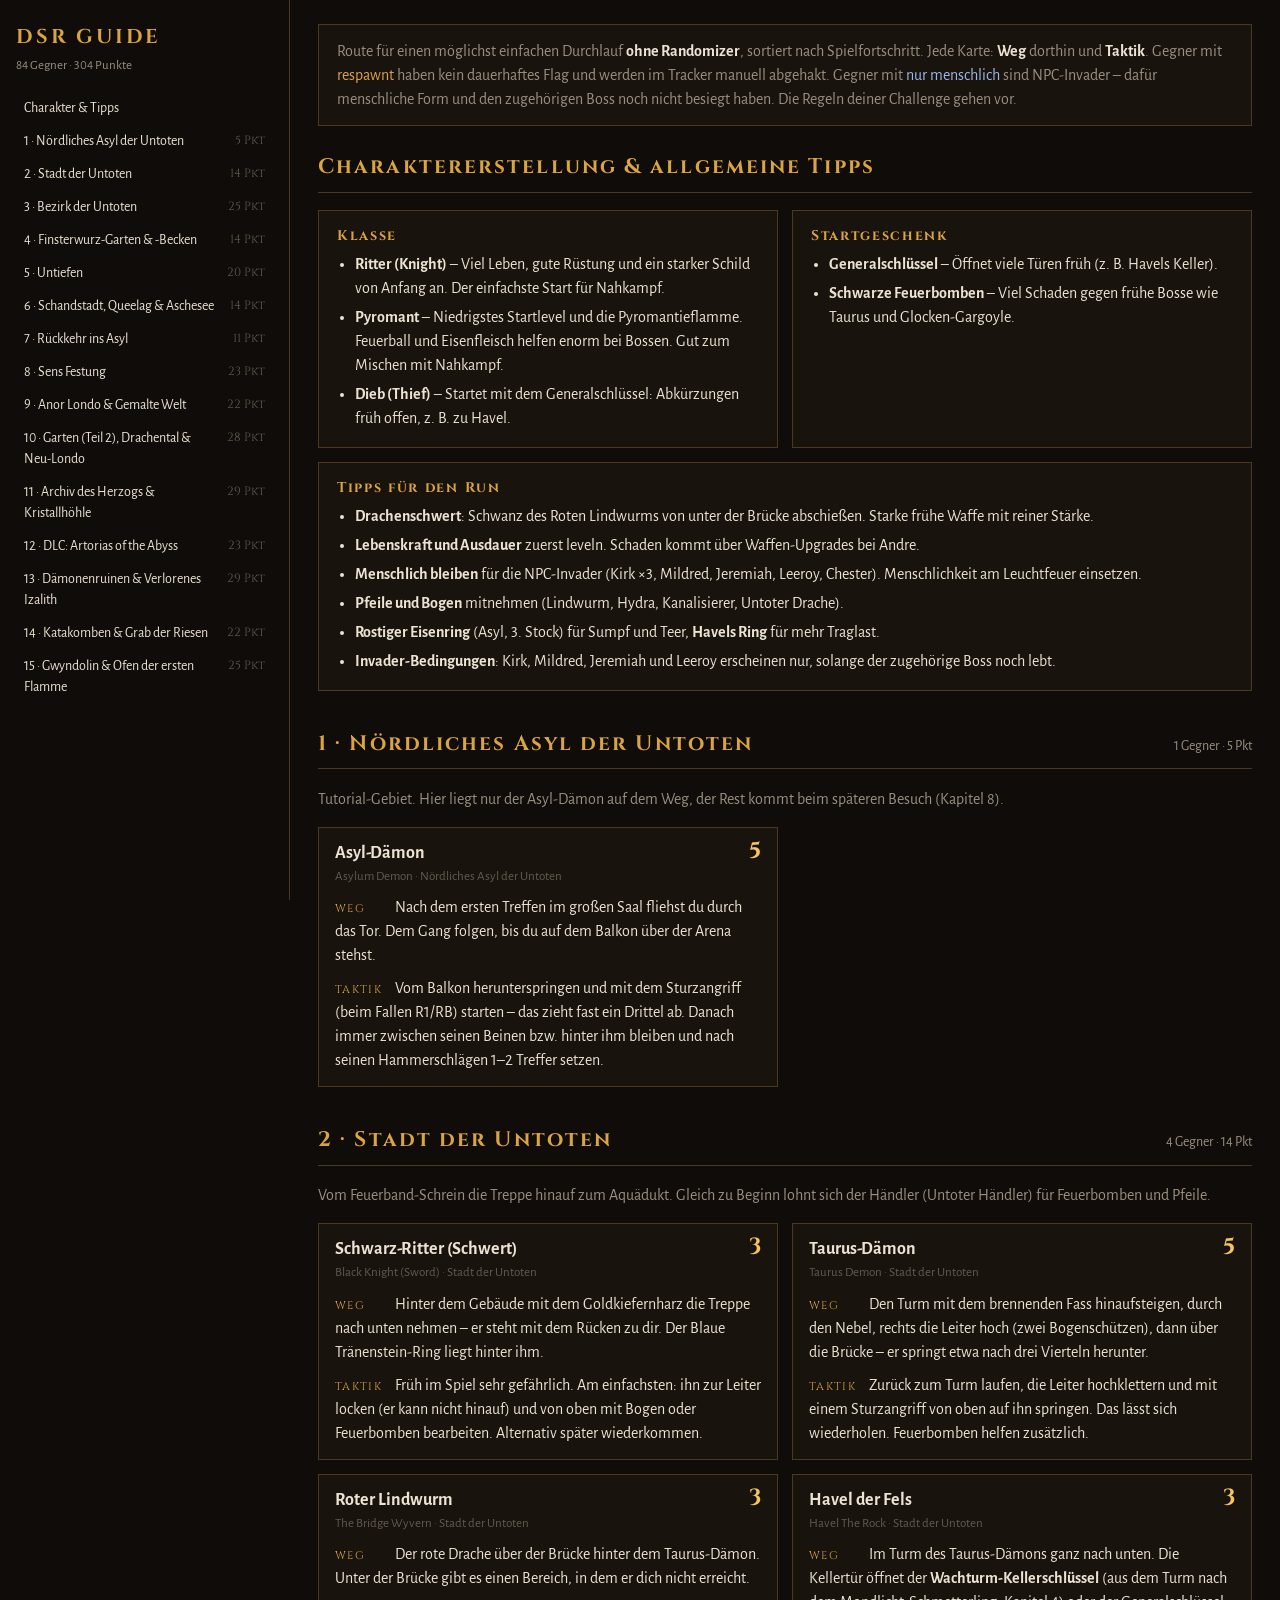
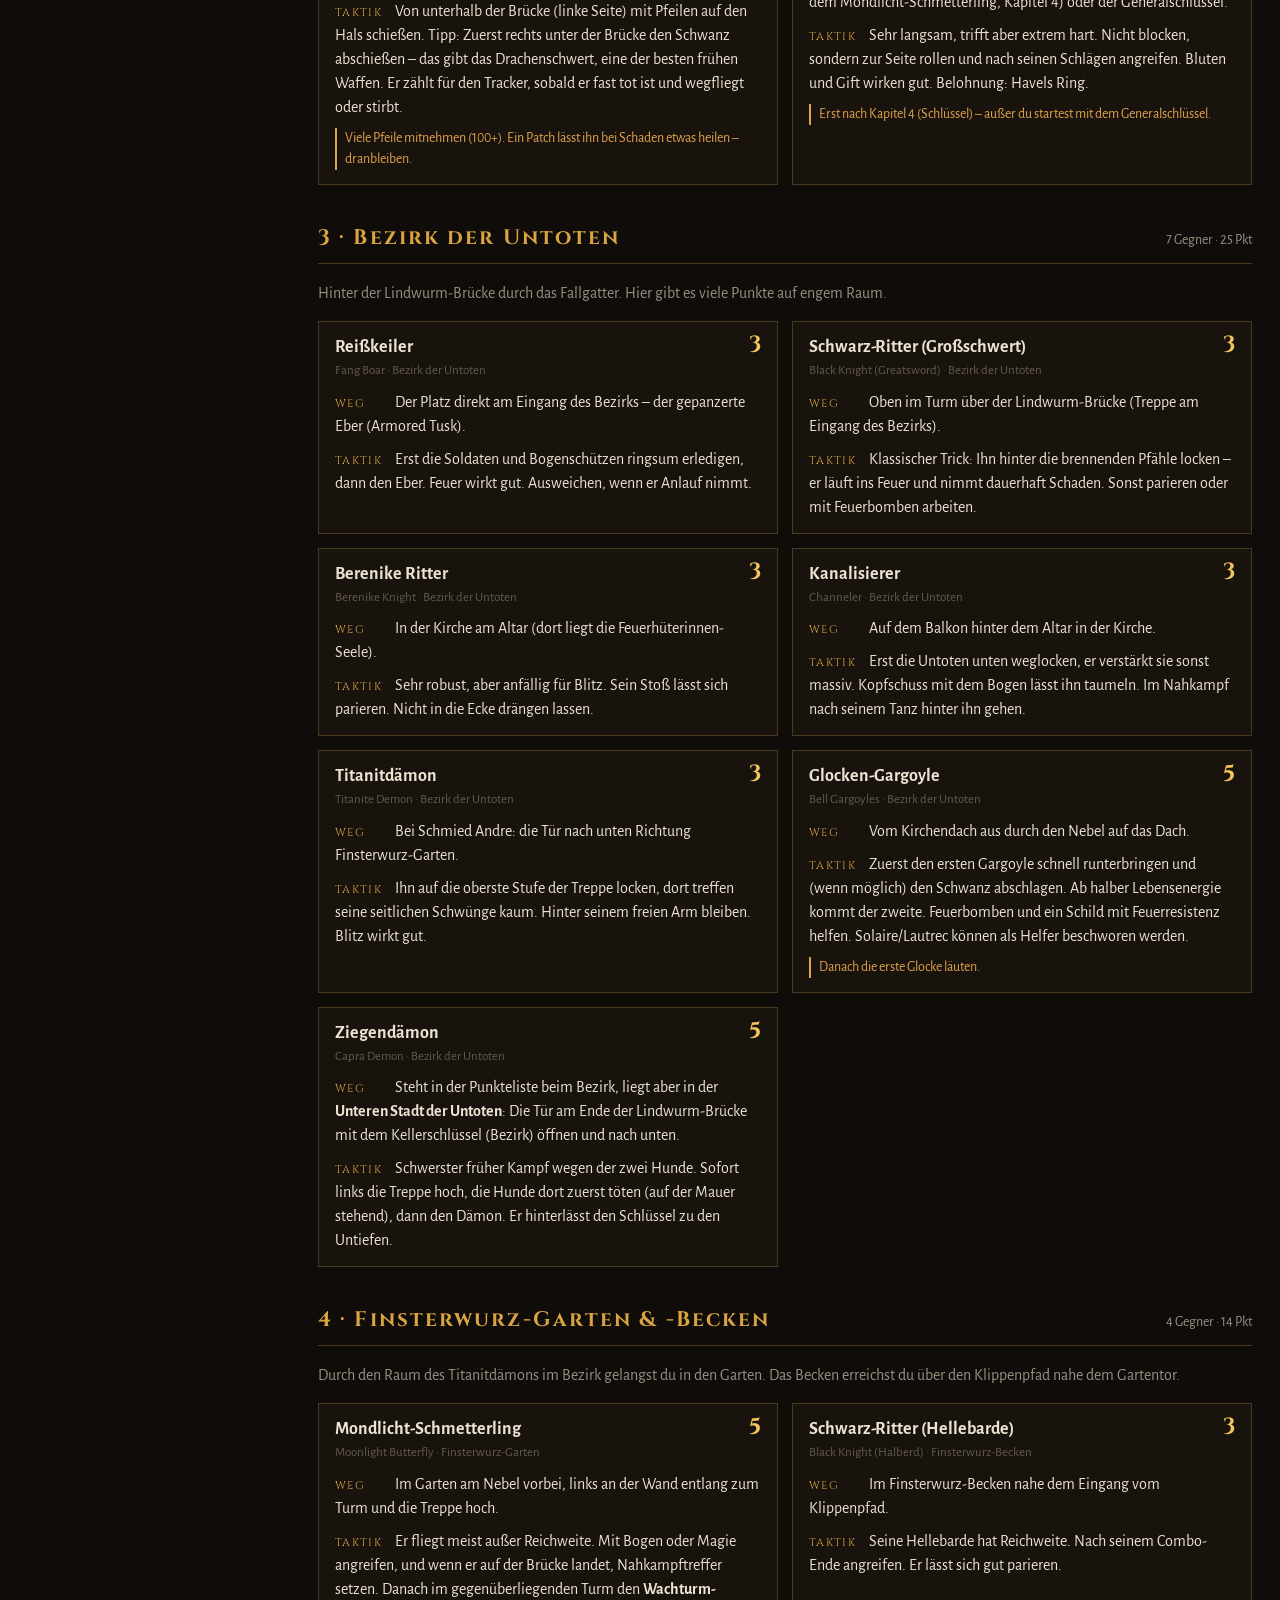
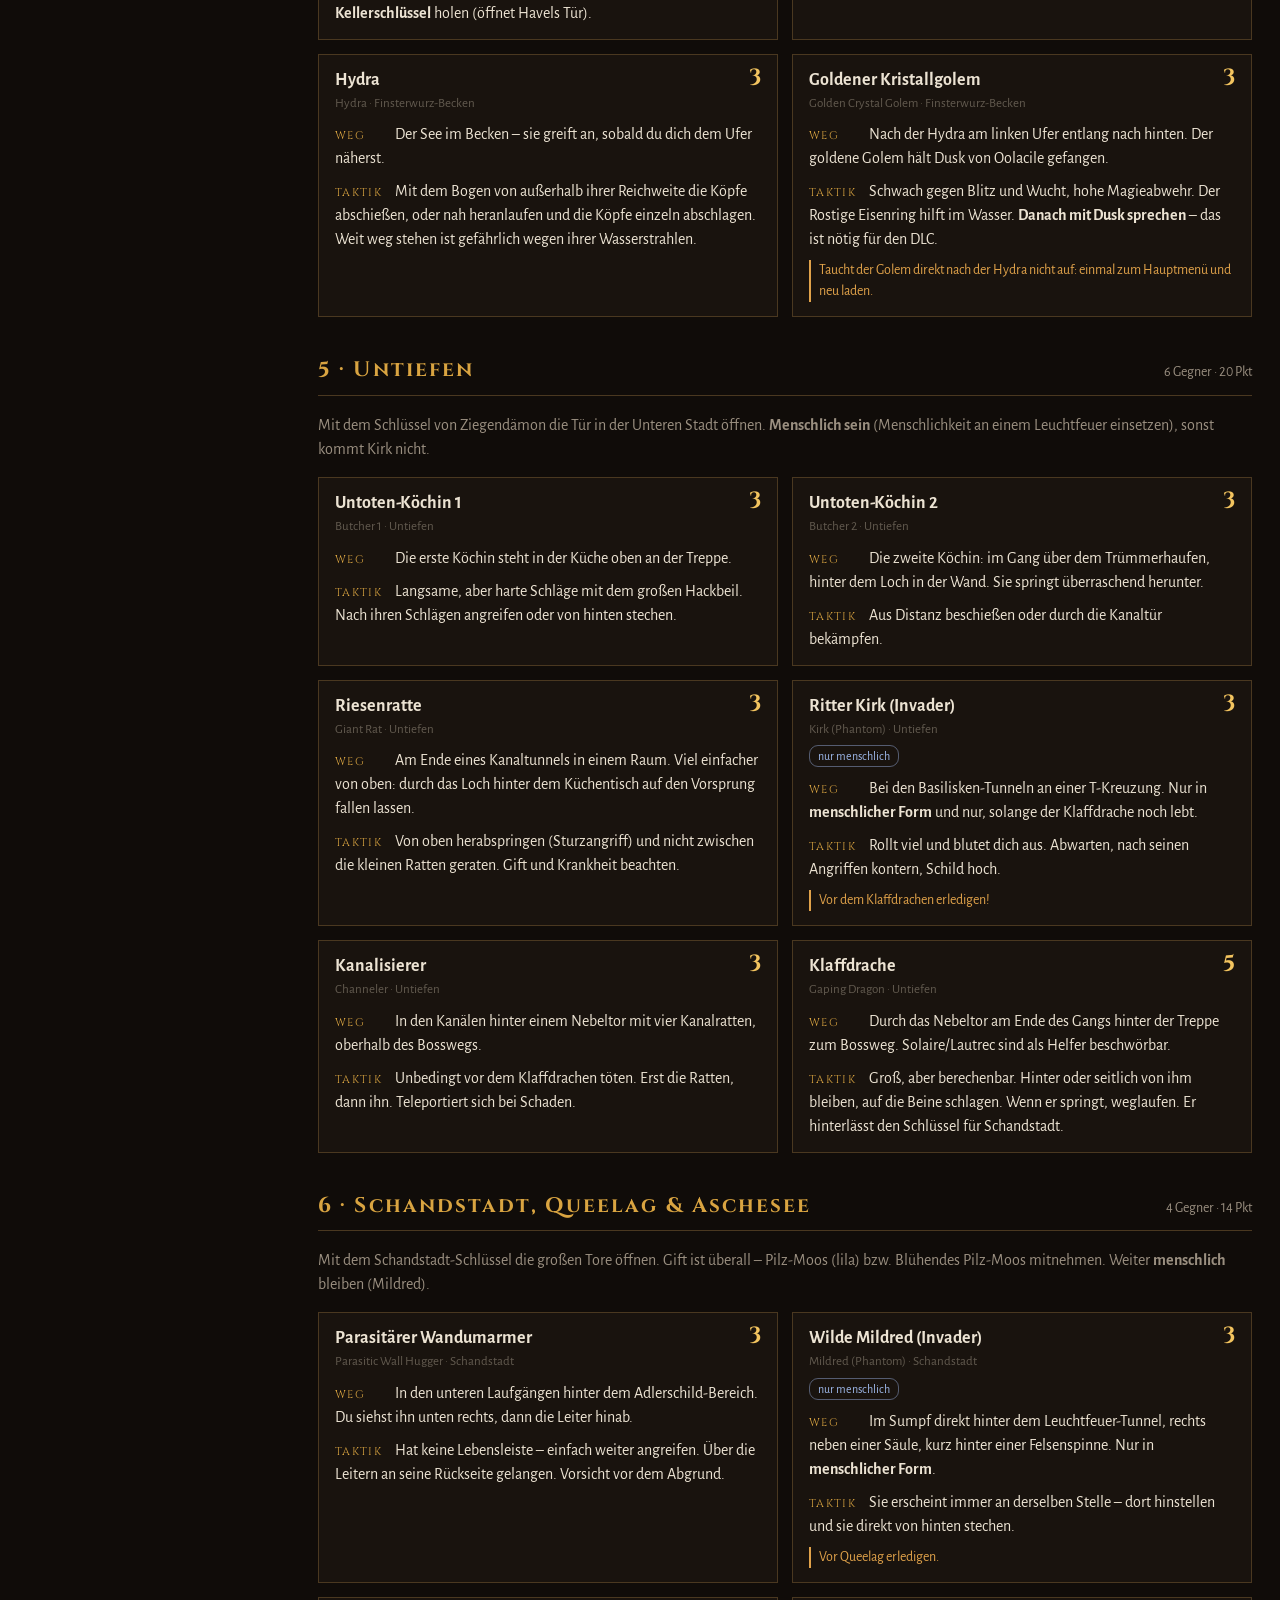
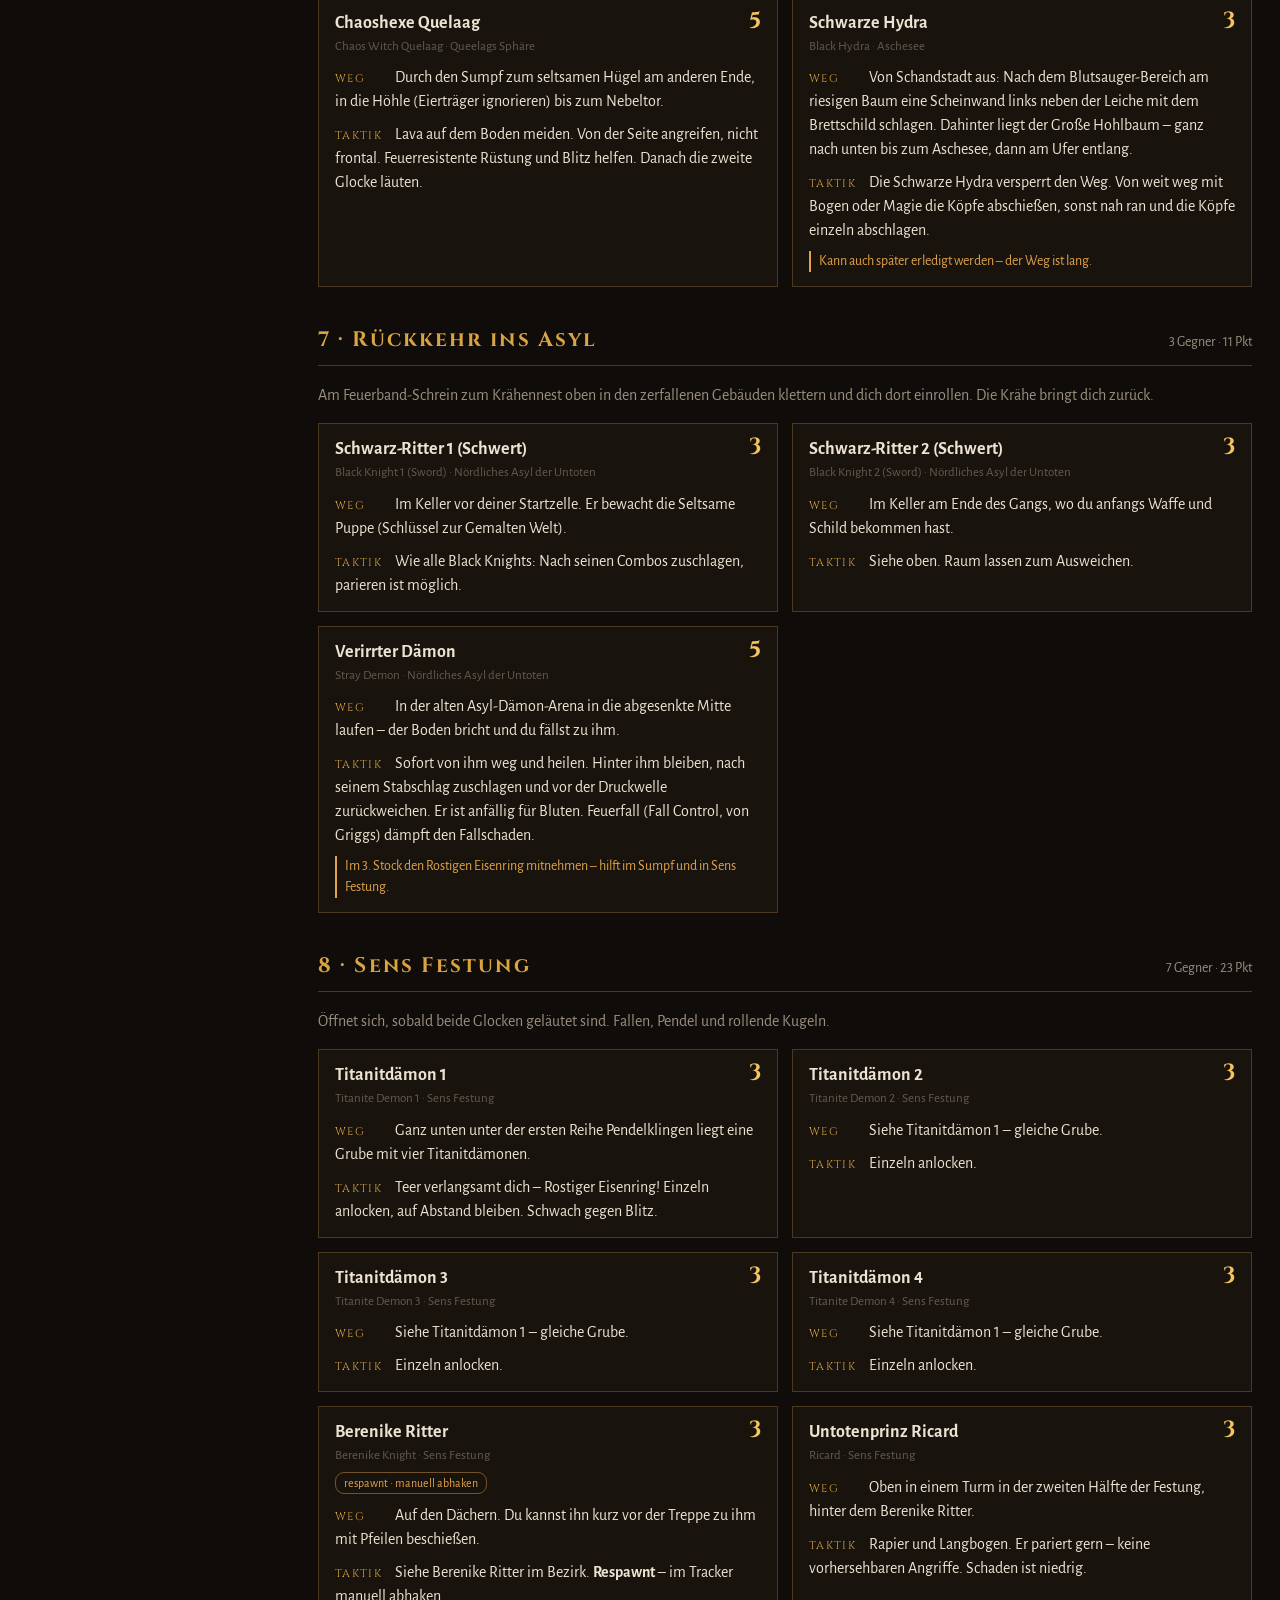
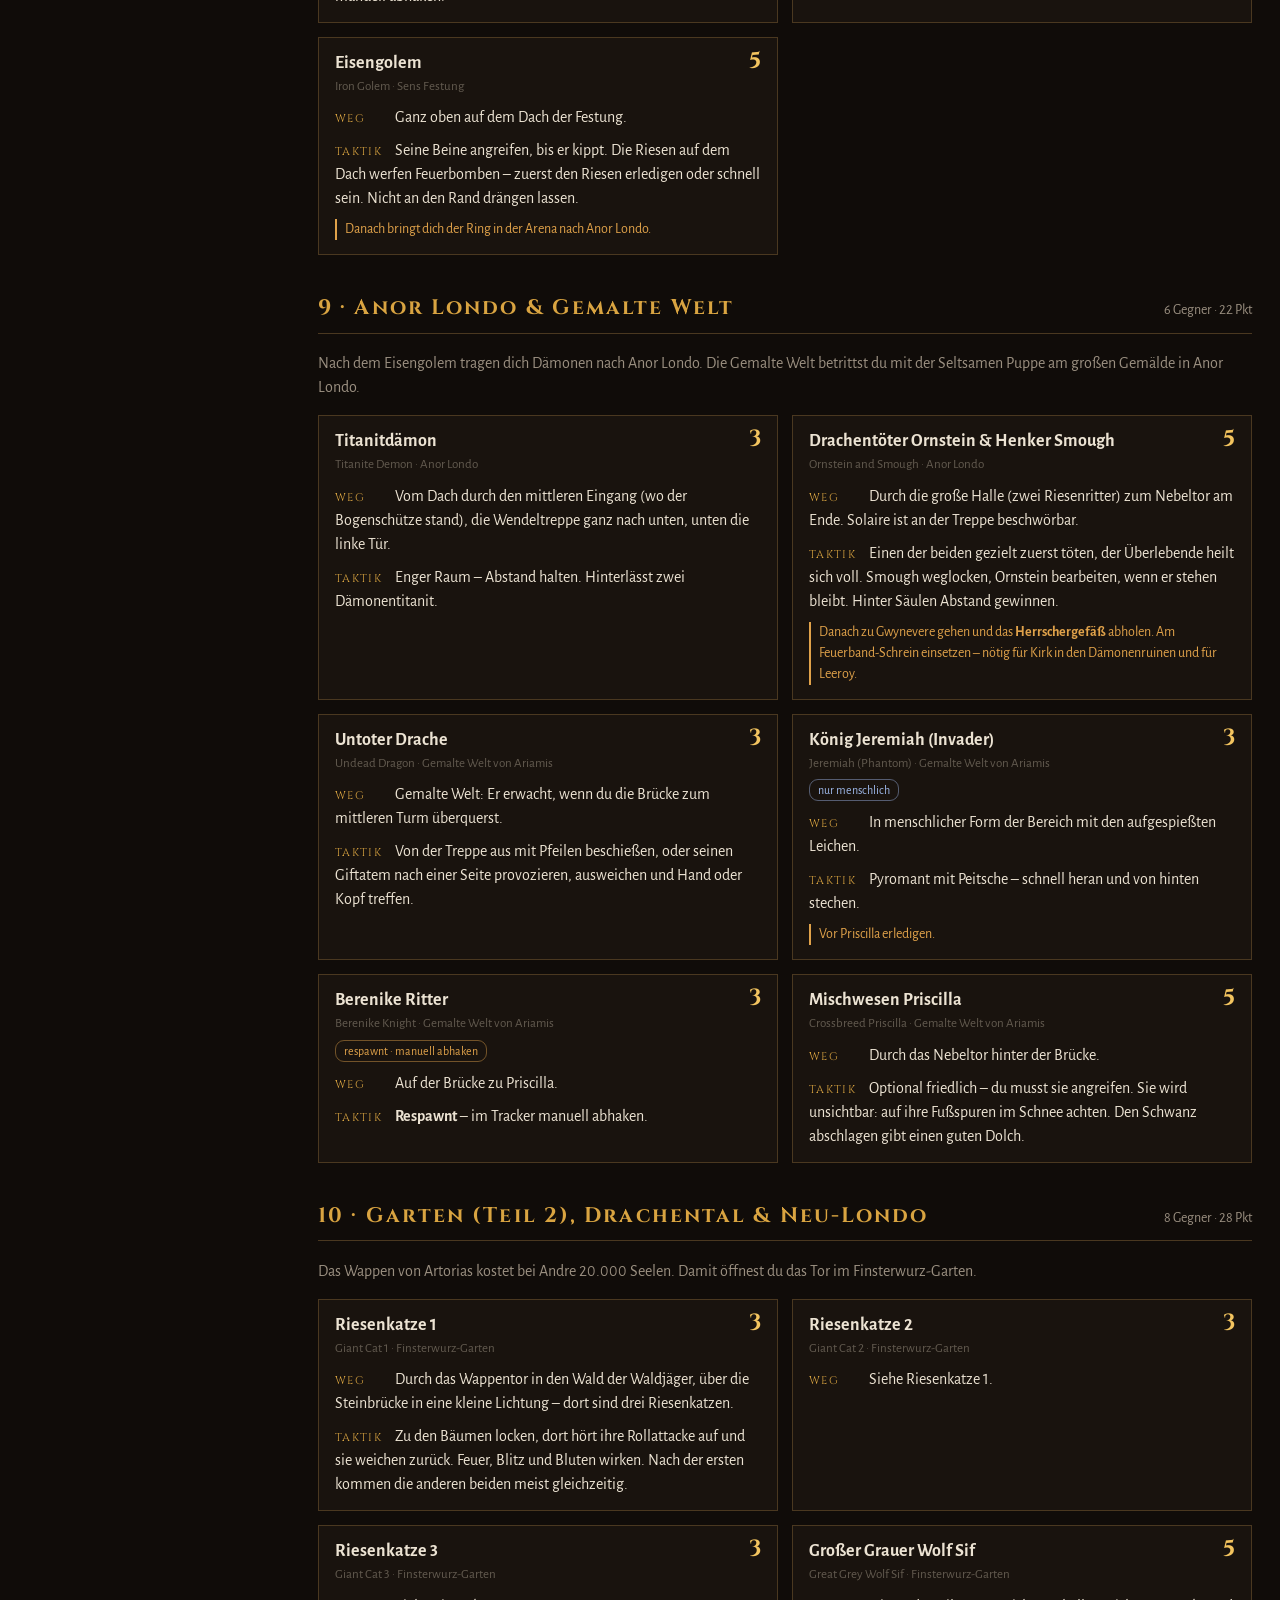
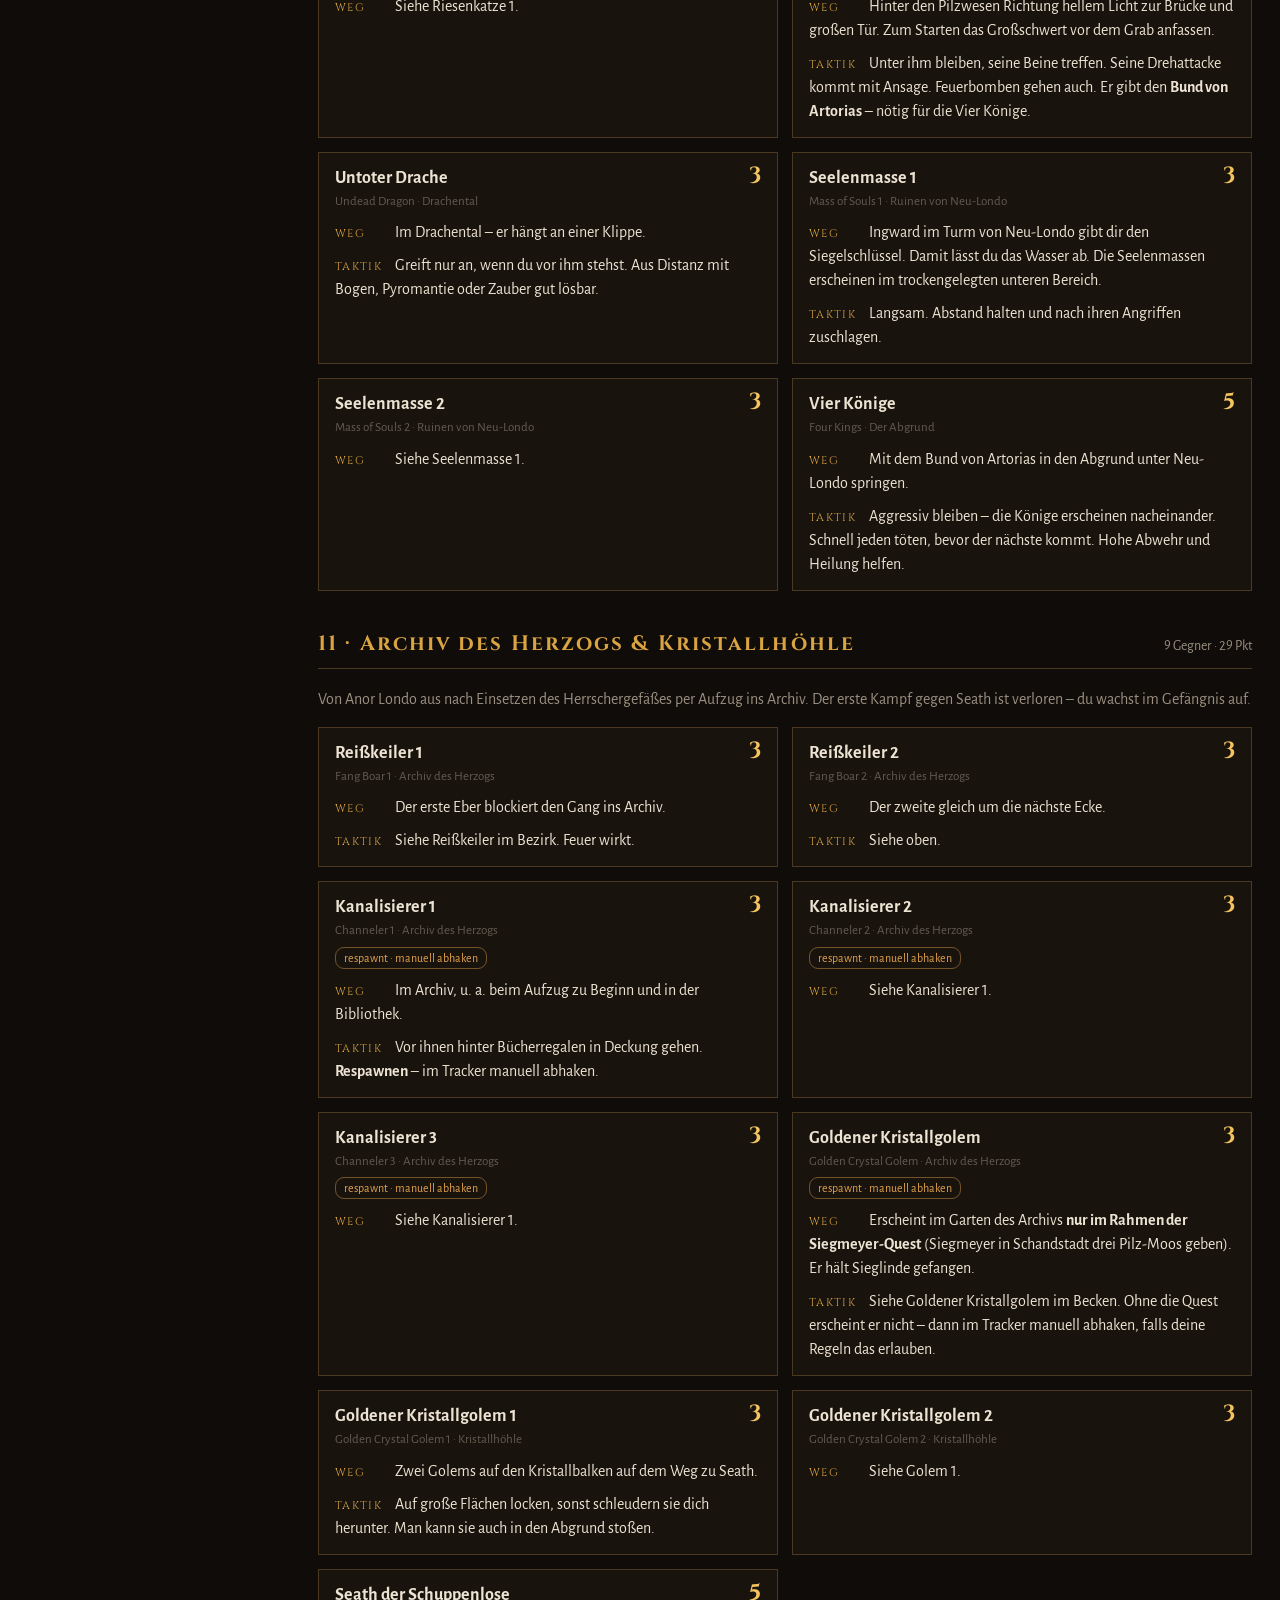
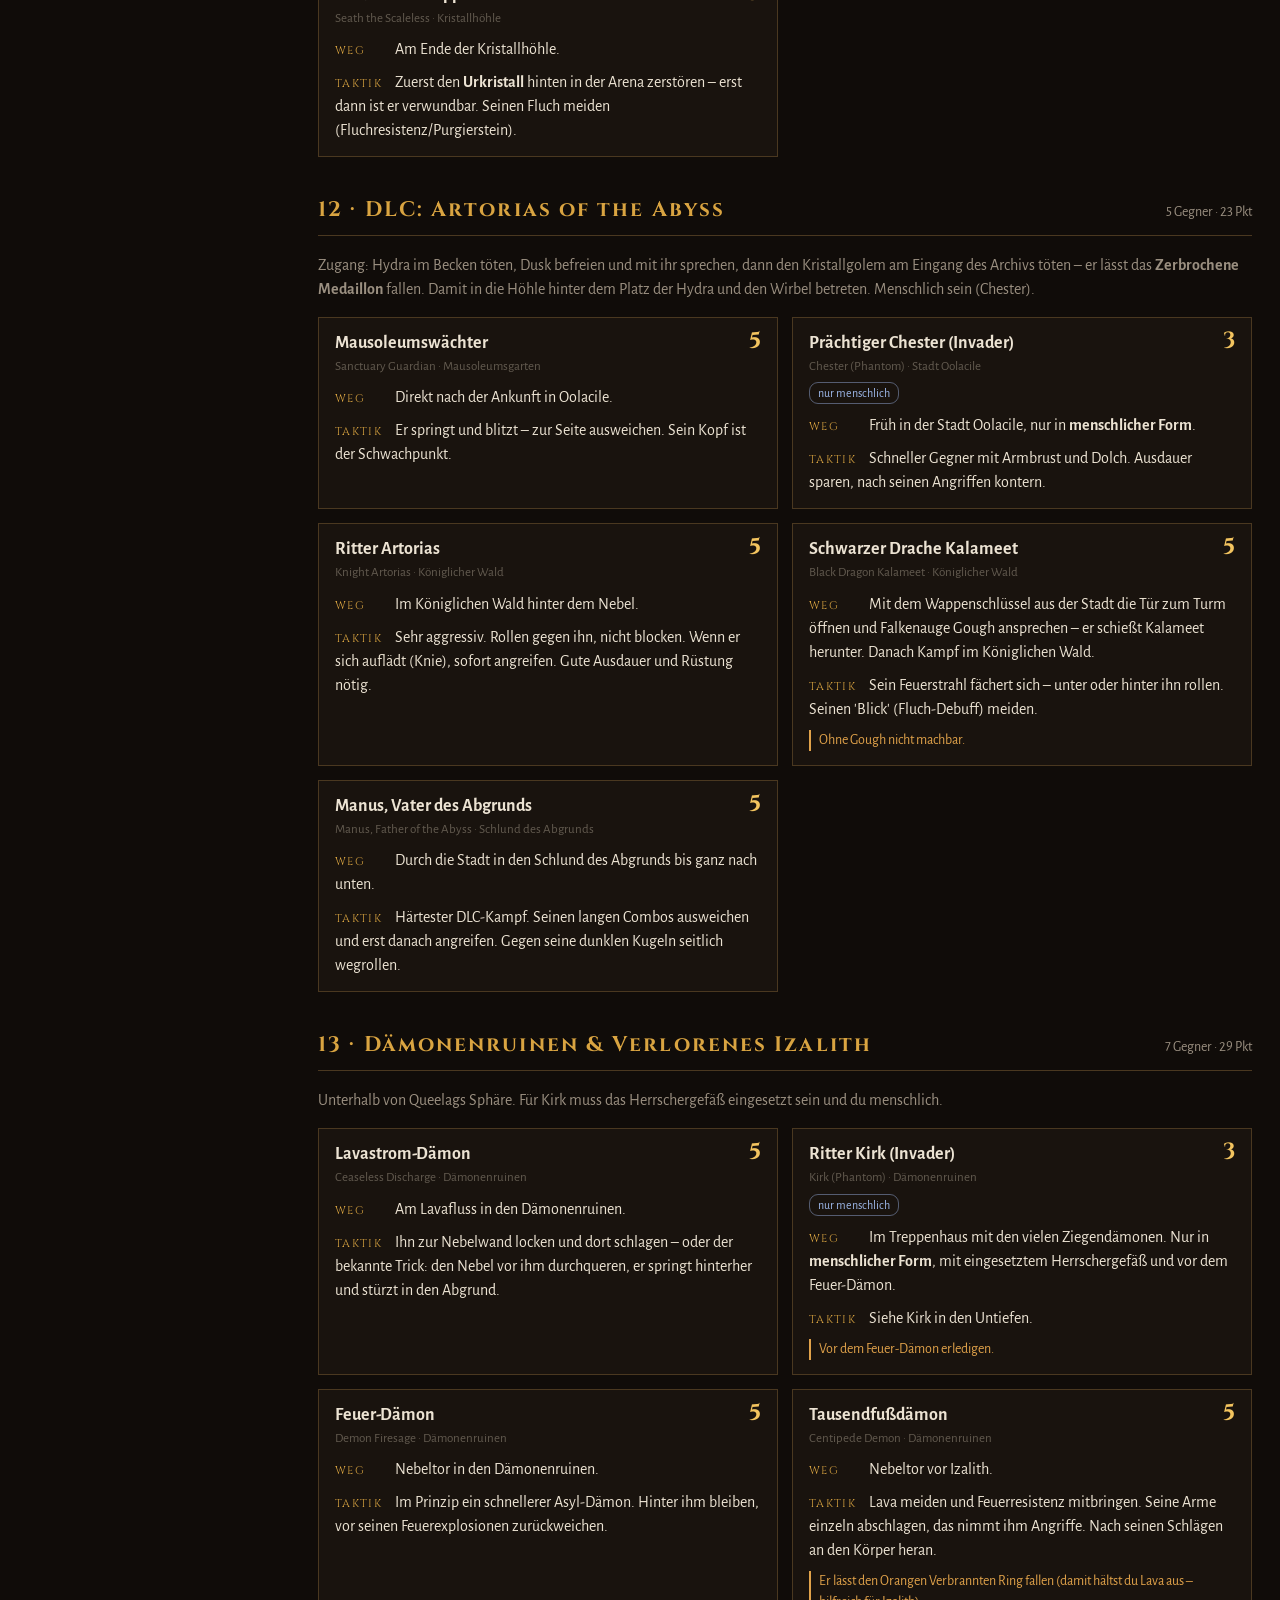
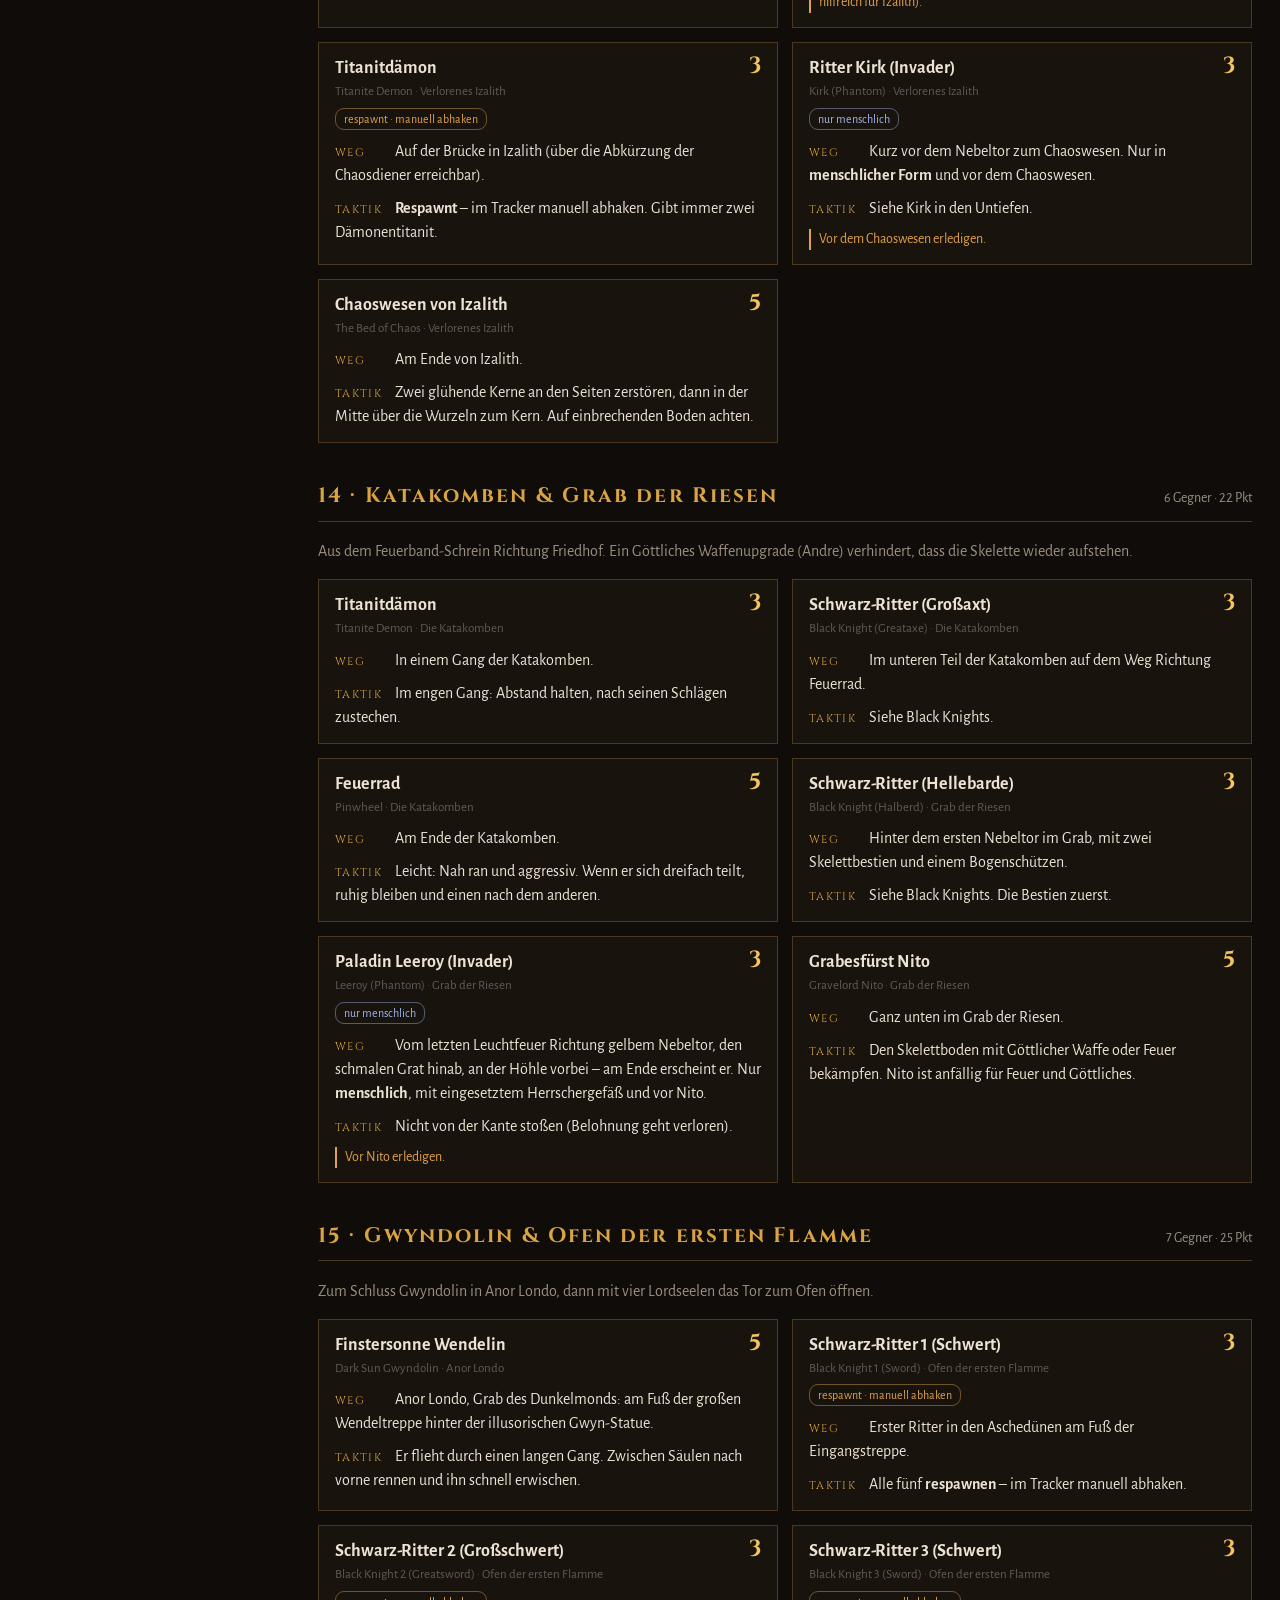
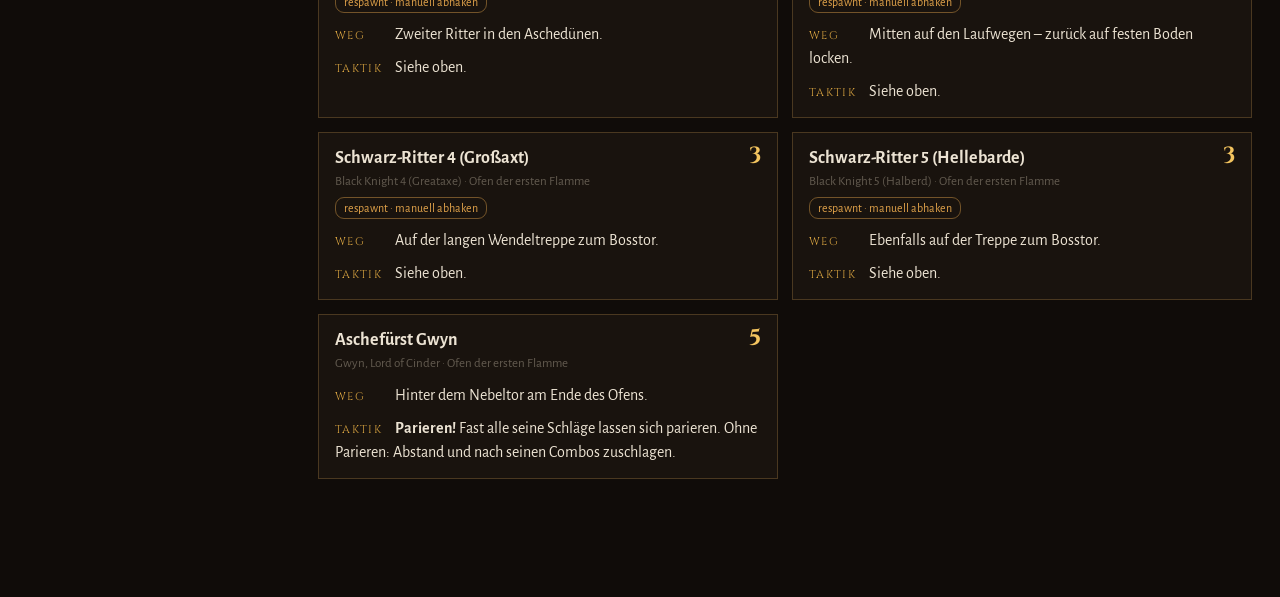
==== commit 7be6c971: "Gebietsname „Grab der Riesen“ auf Deutsch Co-Authored-By: Claude Opus 5.5 <noreply@anthropic.com> Cl" ====
--- a/guide.html
+++ b/guide.html
@@ -563,19 +563,19 @@
   <p><span class="lbl">Taktik</span>Leicht: Nah ran und aggressiv. Wenn er sich dreifach teilt, ruhig bleiben und einen nach dem anderen.</p>
   
 </article><article class="step">
-  <header><div><h3>Schwarz-Ritter (Hellebarde)</h3><div class="sub">Black Knight (Halberd) · Tomb of Giants</div></div><div class="pts">3</div></header>
+  <header><div><h3>Schwarz-Ritter (Hellebarde)</h3><div class="sub">Black Knight (Halberd) · Grab der Riesen</div></div><div class="pts">3</div></header>
   
   <p><span class="lbl">Weg</span>Hinter dem ersten Nebeltor im Grab, mit zwei Skelettbestien und einem Bogenschützen.</p>
   <p><span class="lbl">Taktik</span>Siehe Black Knights. Die Bestien zuerst.</p>
   
 </article><article class="step">
-  <header><div><h3>Paladin Leeroy (Invader)</h3><div class="sub">Leeroy (Phantom) · Tomb of Giants</div></div><div class="pts">3</div></header>
+  <header><div><h3>Paladin Leeroy (Invader)</h3><div class="sub">Leeroy (Phantom) · Grab der Riesen</div></div><div class="pts">3</div></header>
   <div class='tags'><span class="tag inv">nur menschlich</span></div>
   <p><span class="lbl">Weg</span>Vom letzten Leuchtfeuer Richtung gelbem Nebeltor, den schmalen Grat hinab, an der Höhle vorbei – am Ende erscheint er. Nur <b>menschlich</b>, mit eingesetztem Herrschergefäß und vor Nito.</p>
   <p><span class="lbl">Taktik</span>Nicht von der Kante stoßen (Belohnung geht verloren).</p>
   <p class="note">Vor Nito erledigen.</p>
 </article><article class="step">
-  <header><div><h3>Grabesfürst Nito</h3><div class="sub">Gravelord Nito · Tomb of Giants</div></div><div class="pts">5</div></header>
+  <header><div><h3>Grabesfürst Nito</h3><div class="sub">Gravelord Nito · Grab der Riesen</div></div><div class="pts">5</div></header>
   
   <p><span class="lbl">Weg</span>Ganz unten im Grab der Riesen.</p>
   <p><span class="lbl">Taktik</span>Den Skelettboden mit Göttlicher Waffe oder Feuer bekämpfen. Nito ist anfällig für Feuer und Göttliches.</p>
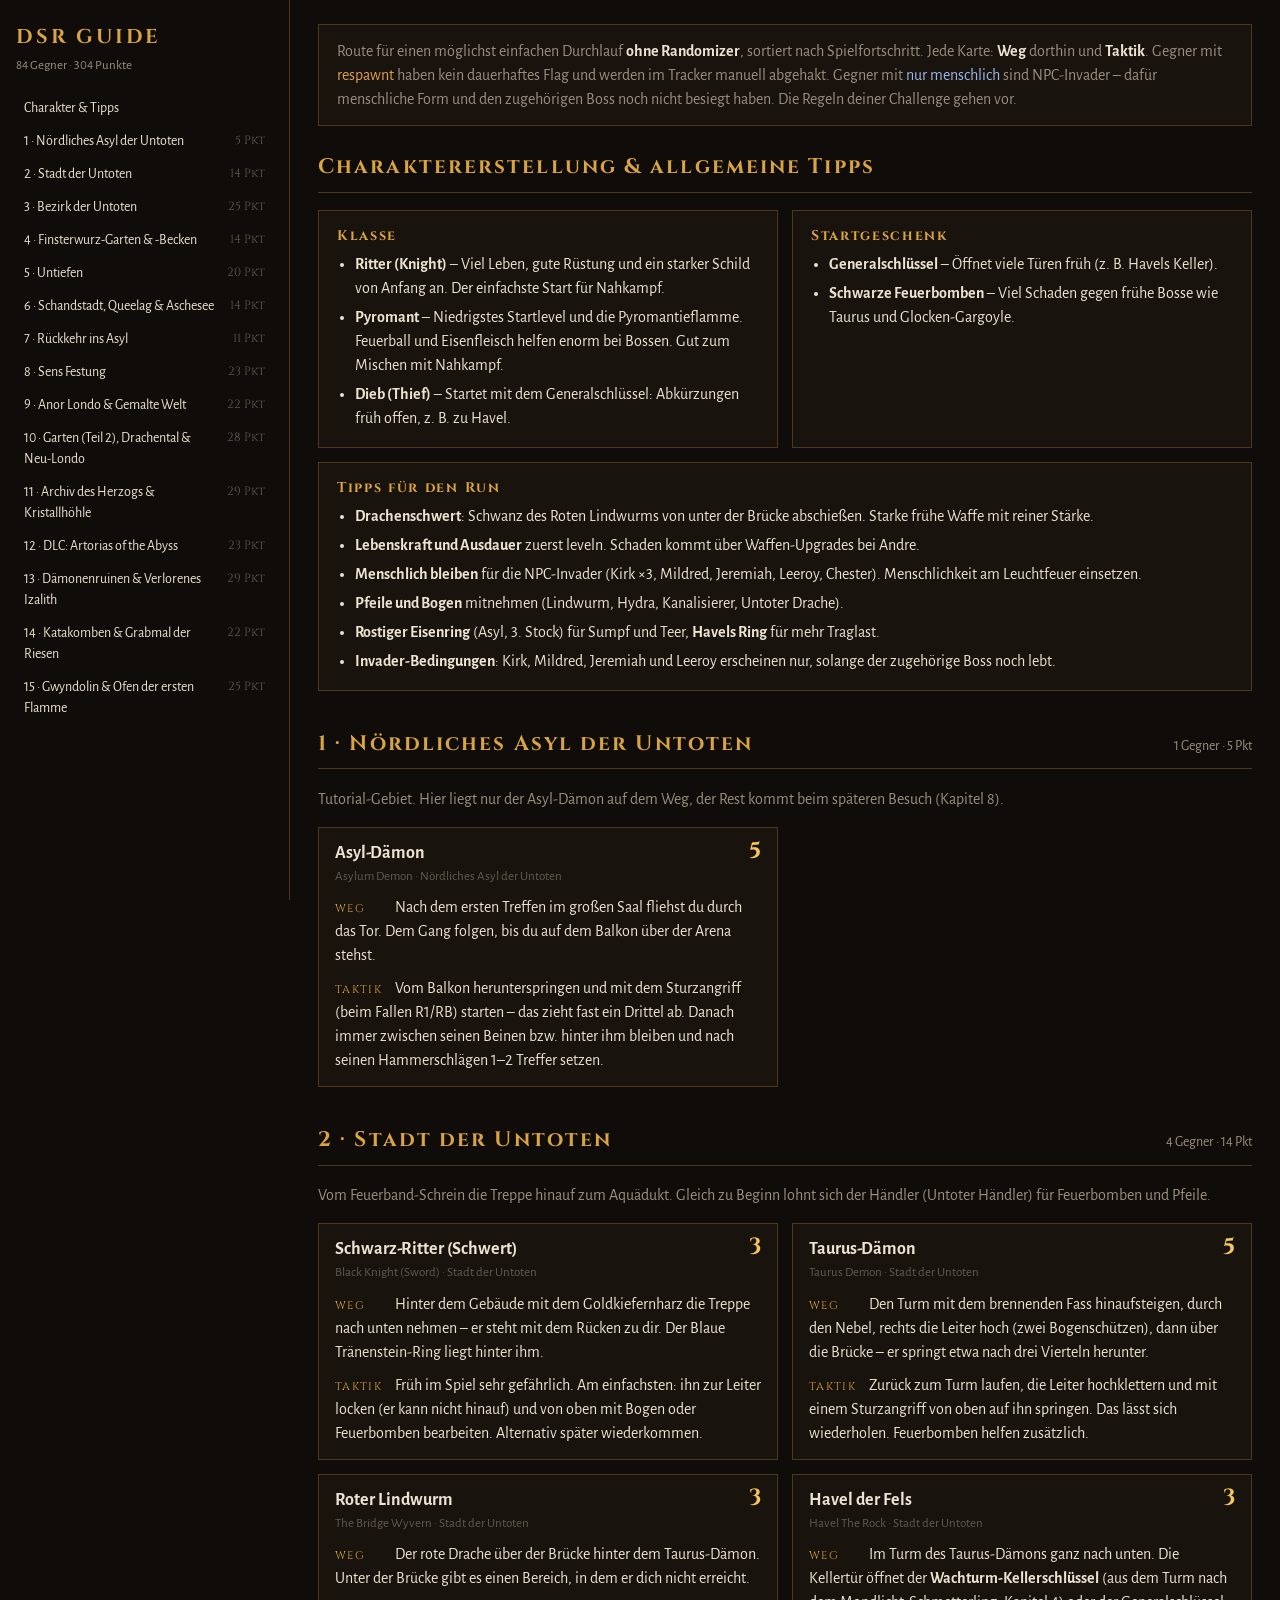
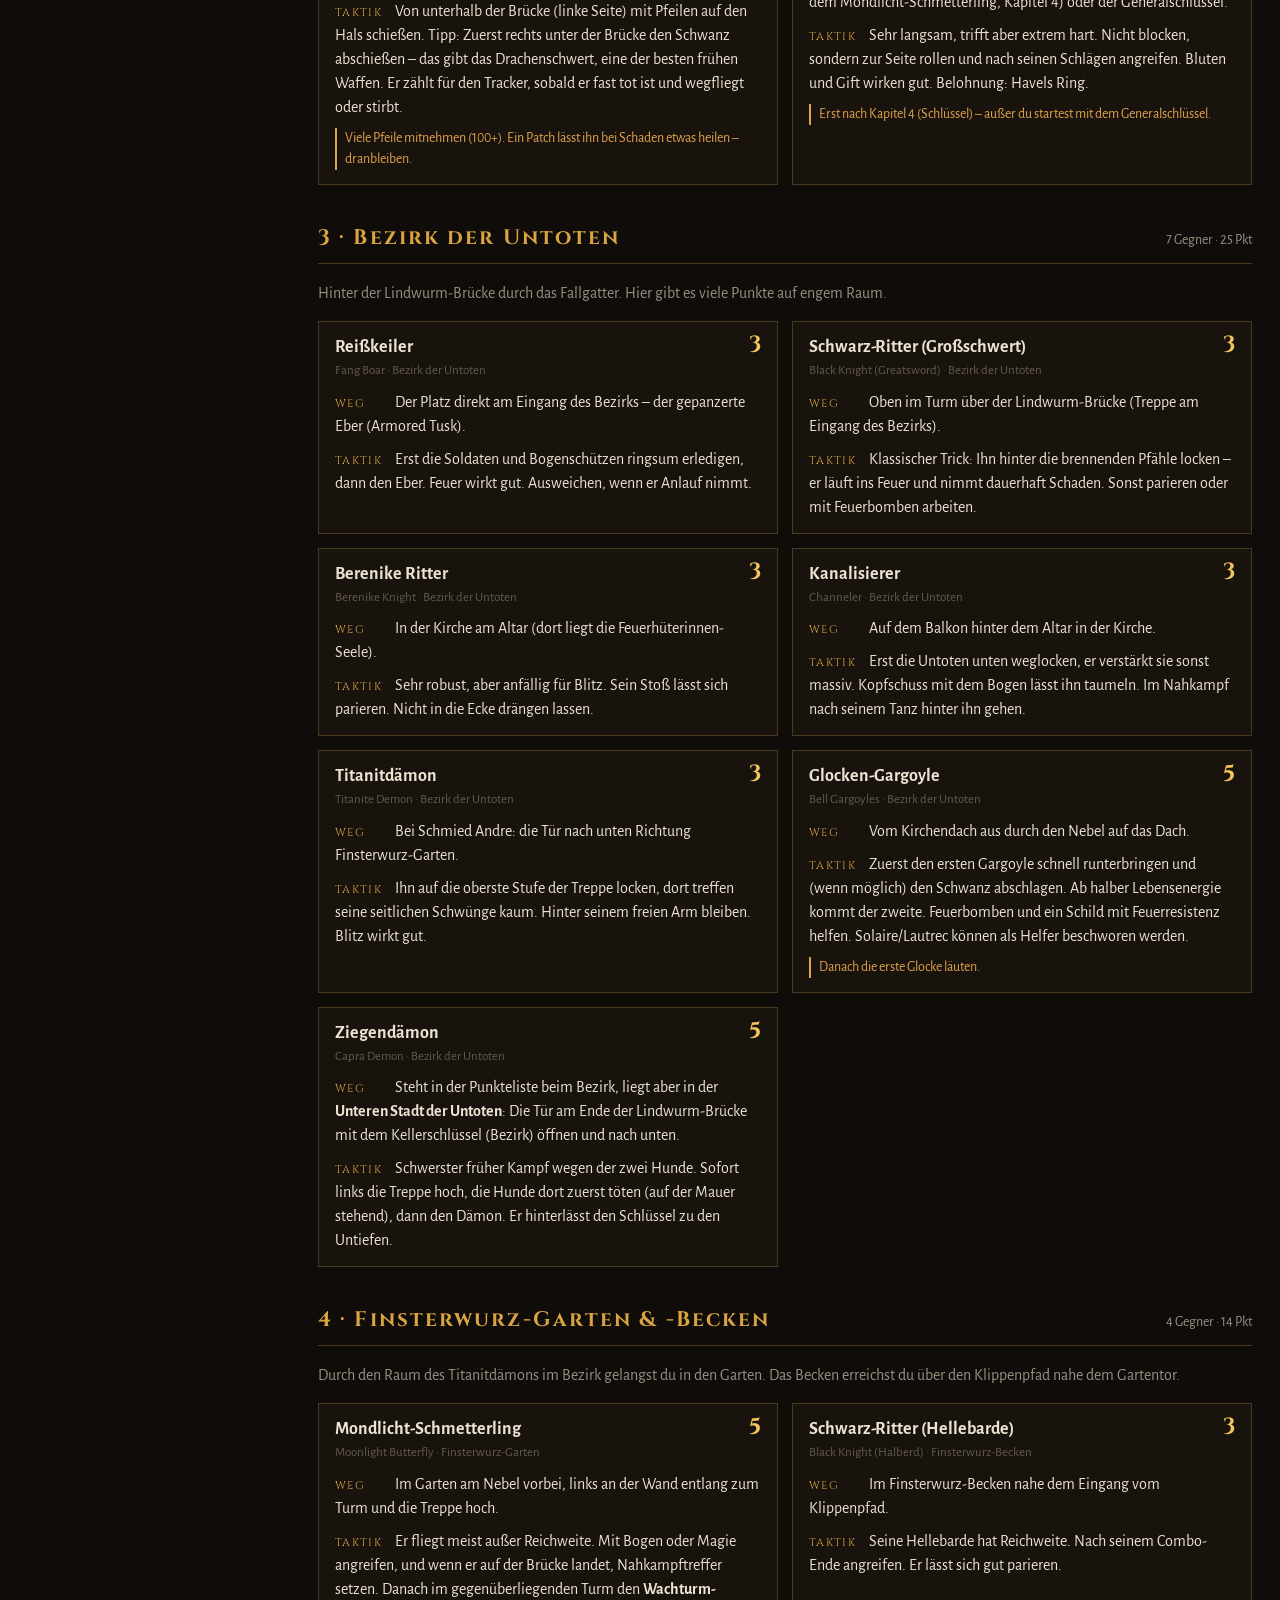
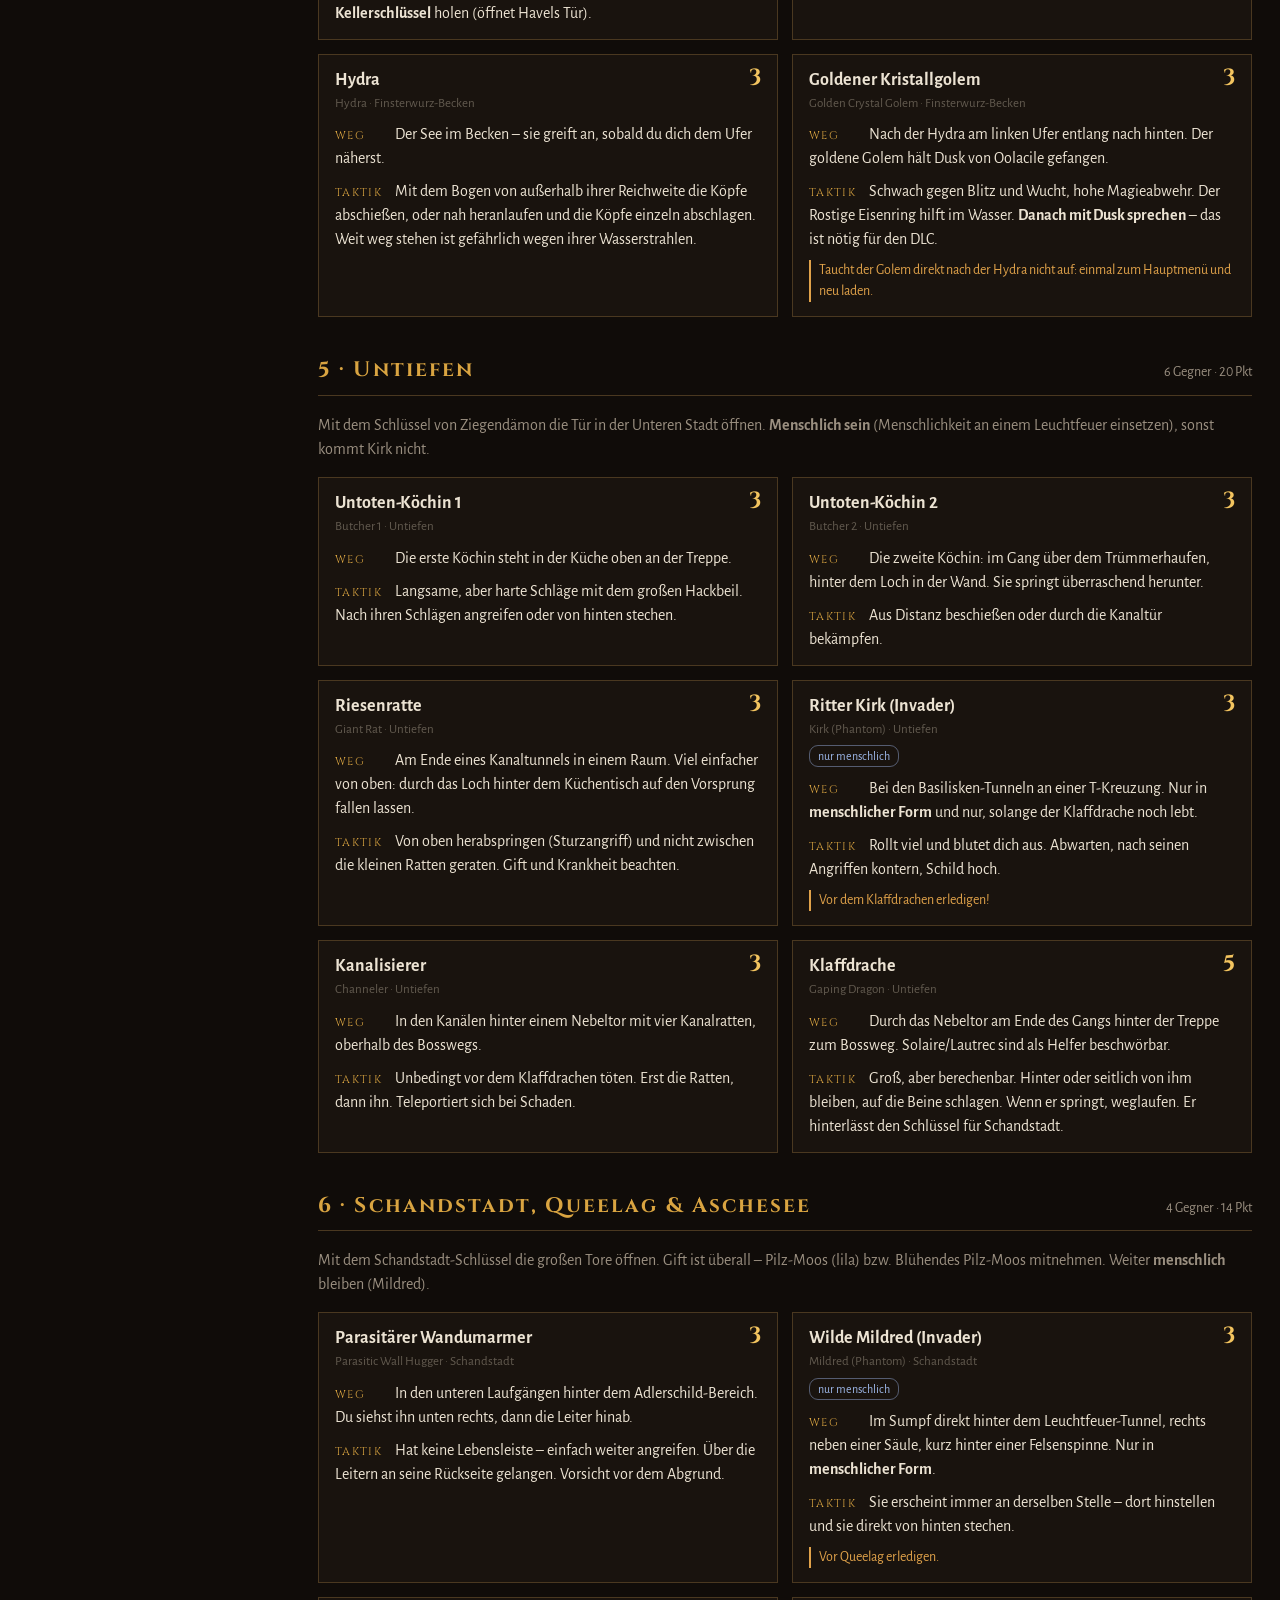
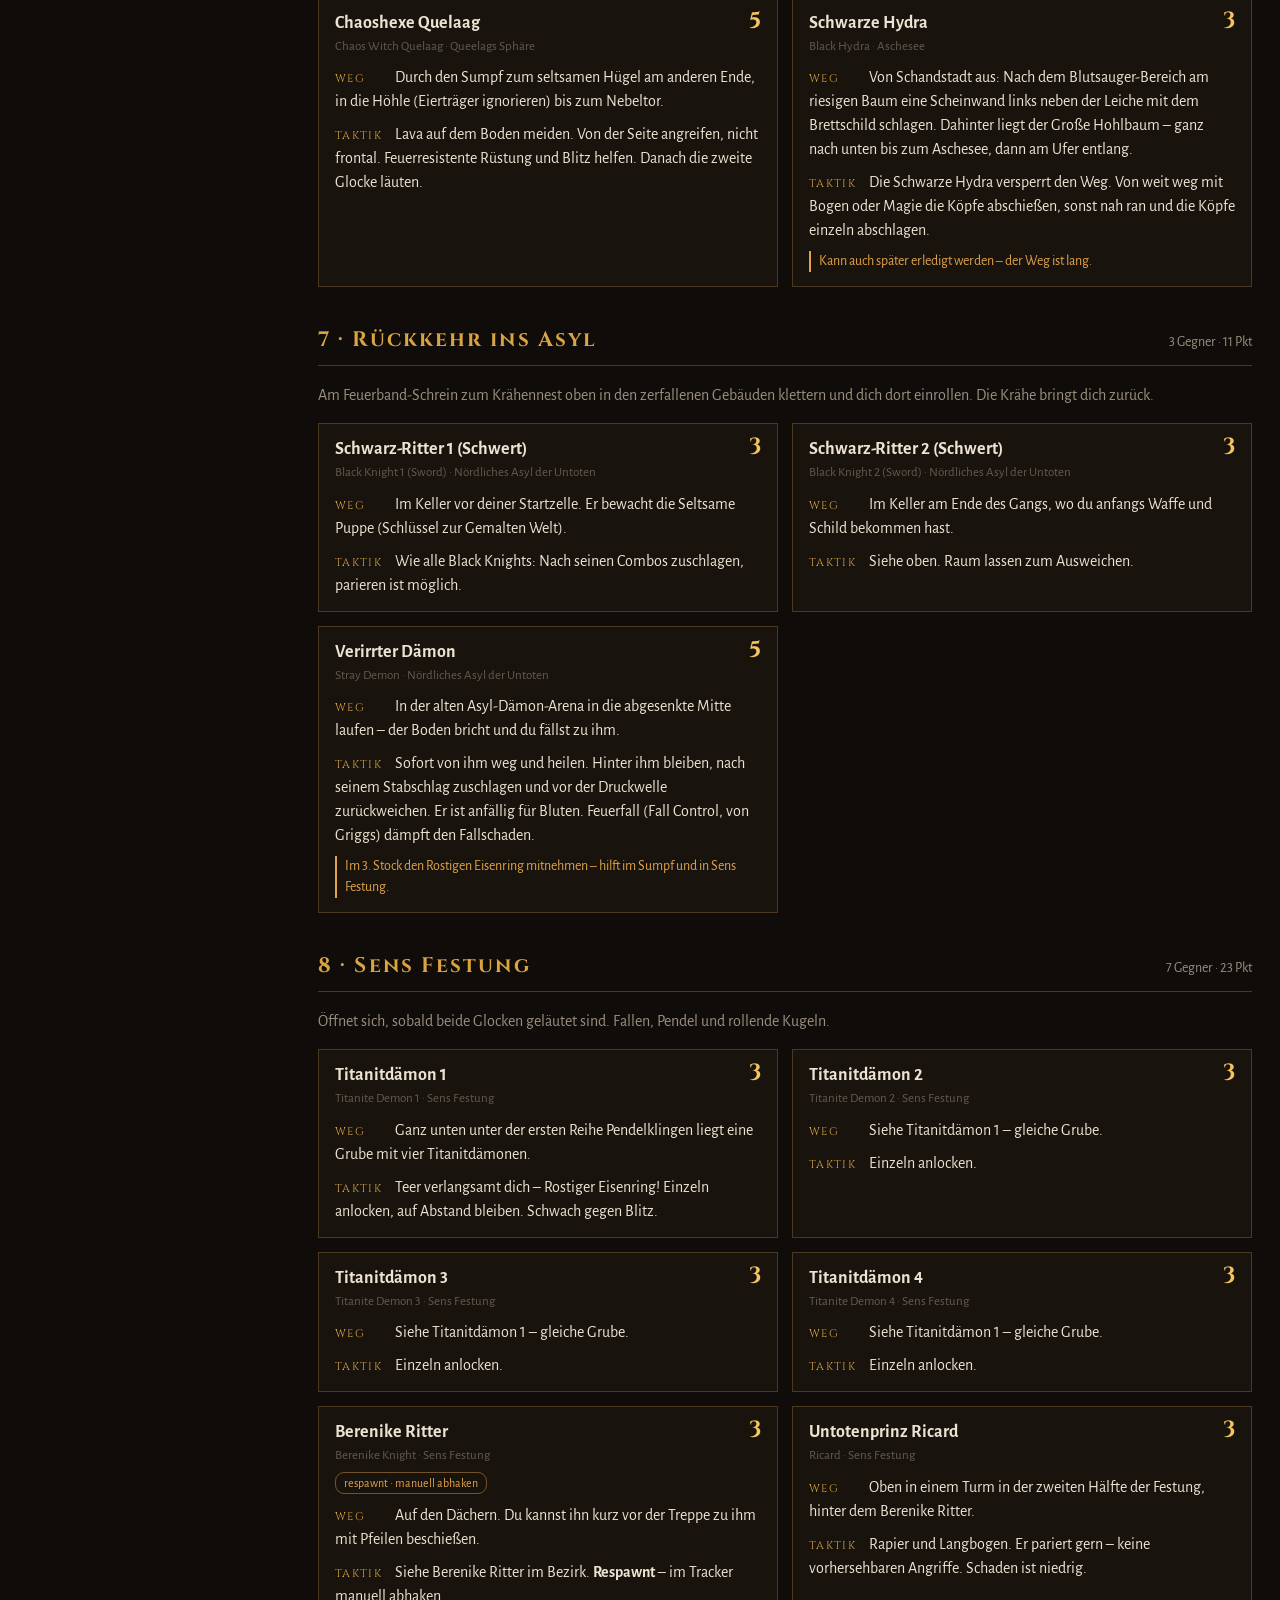
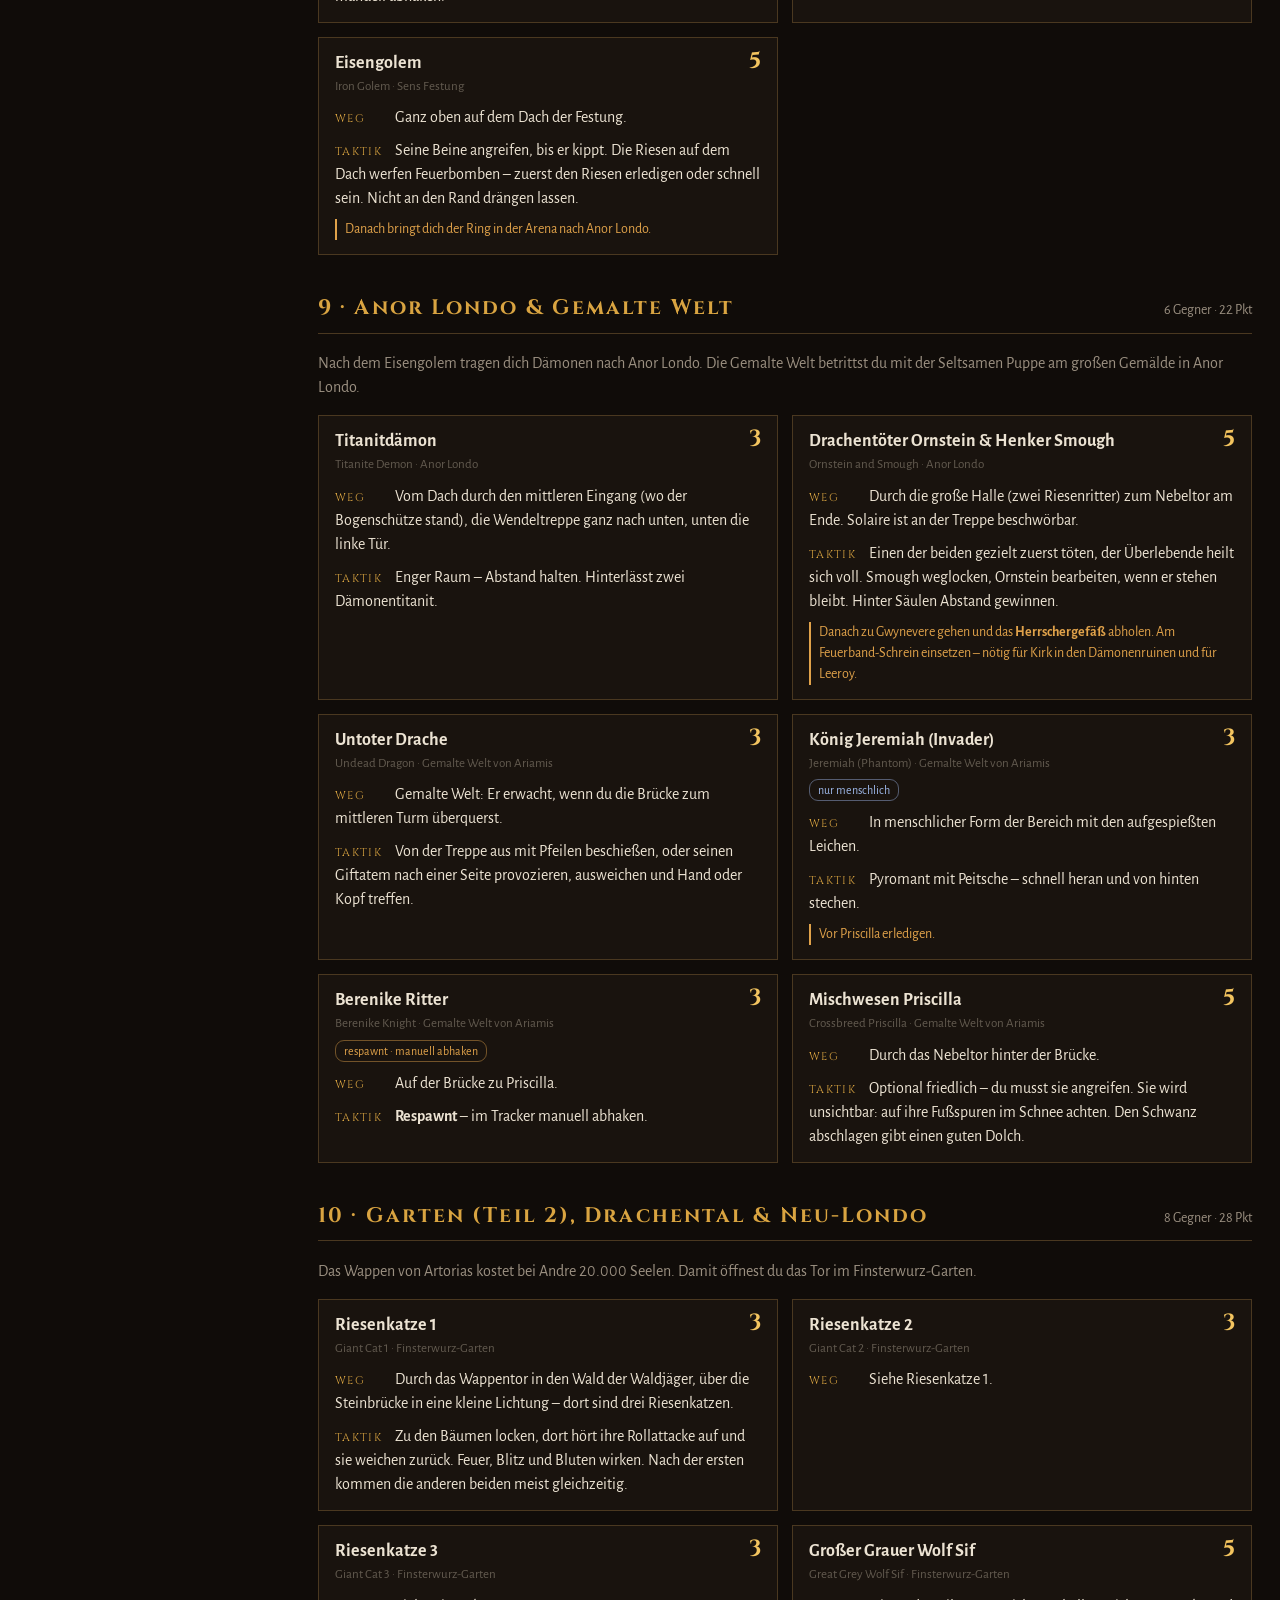
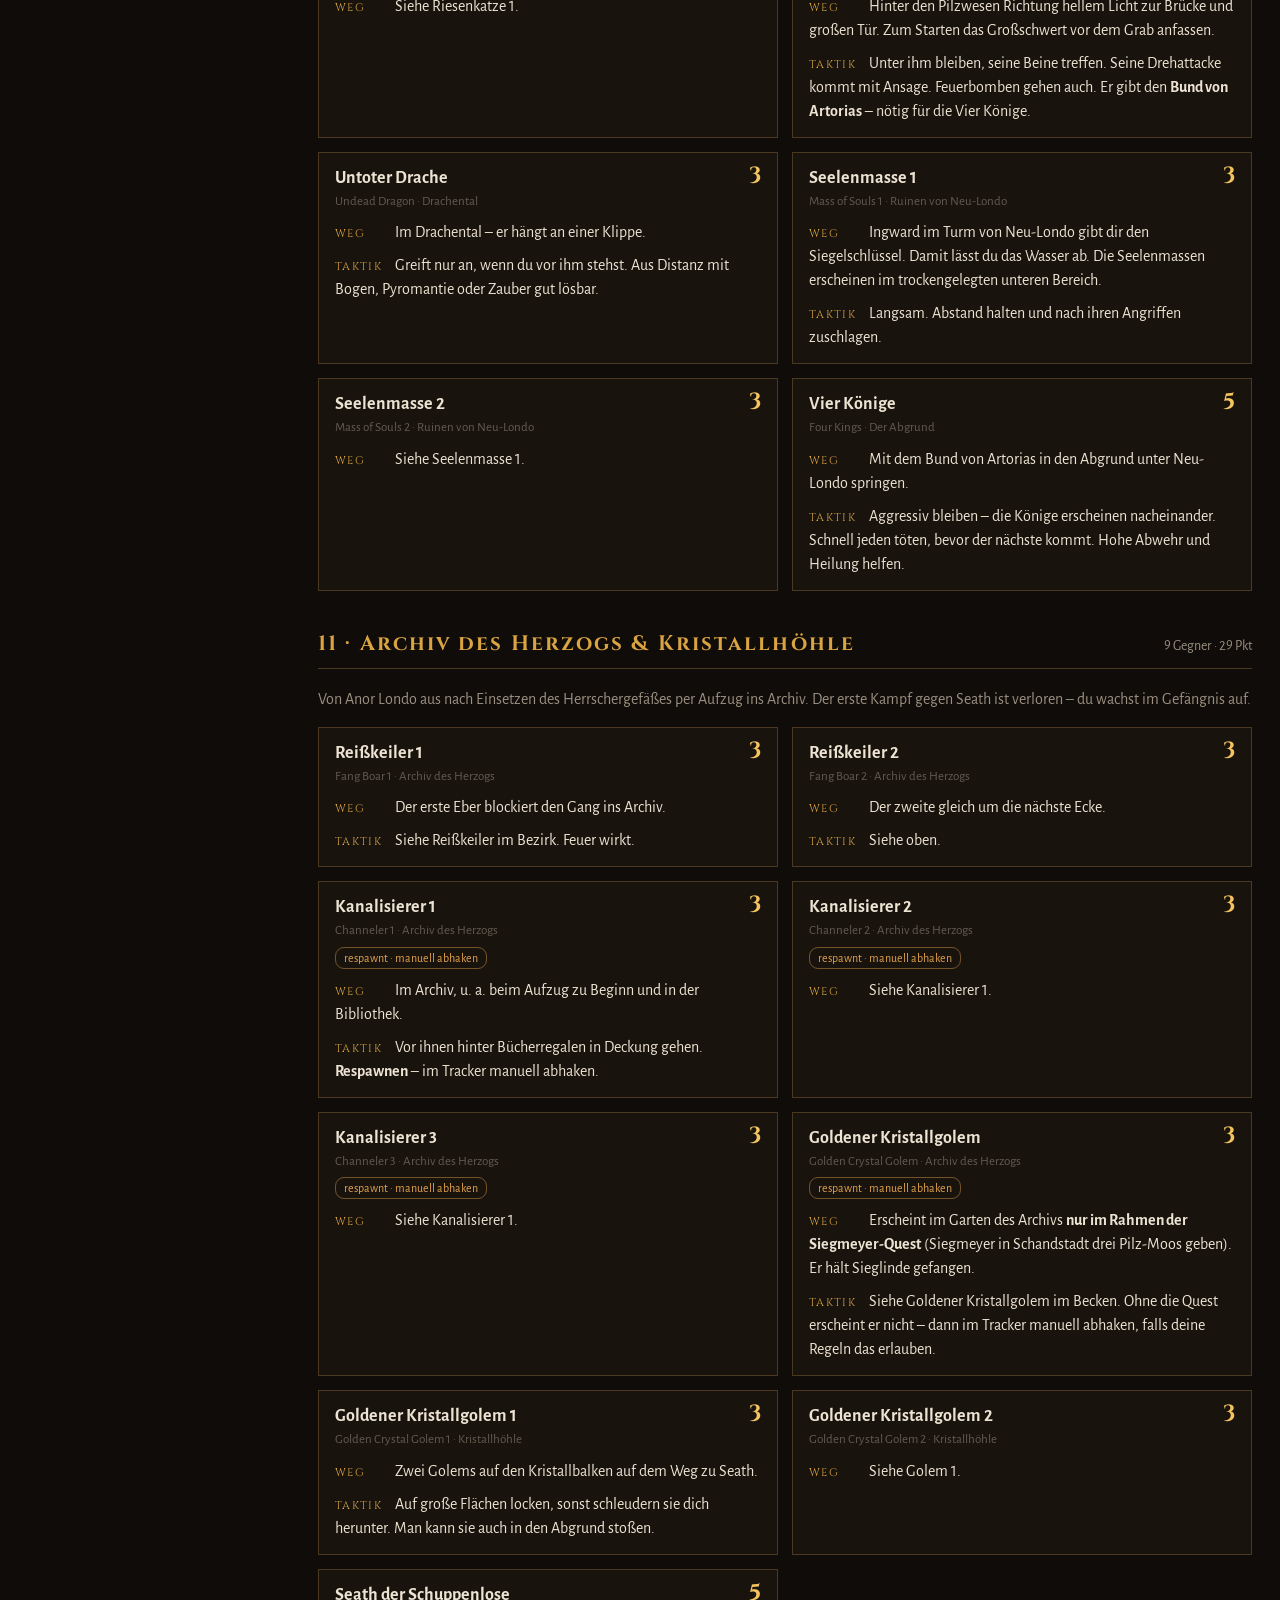
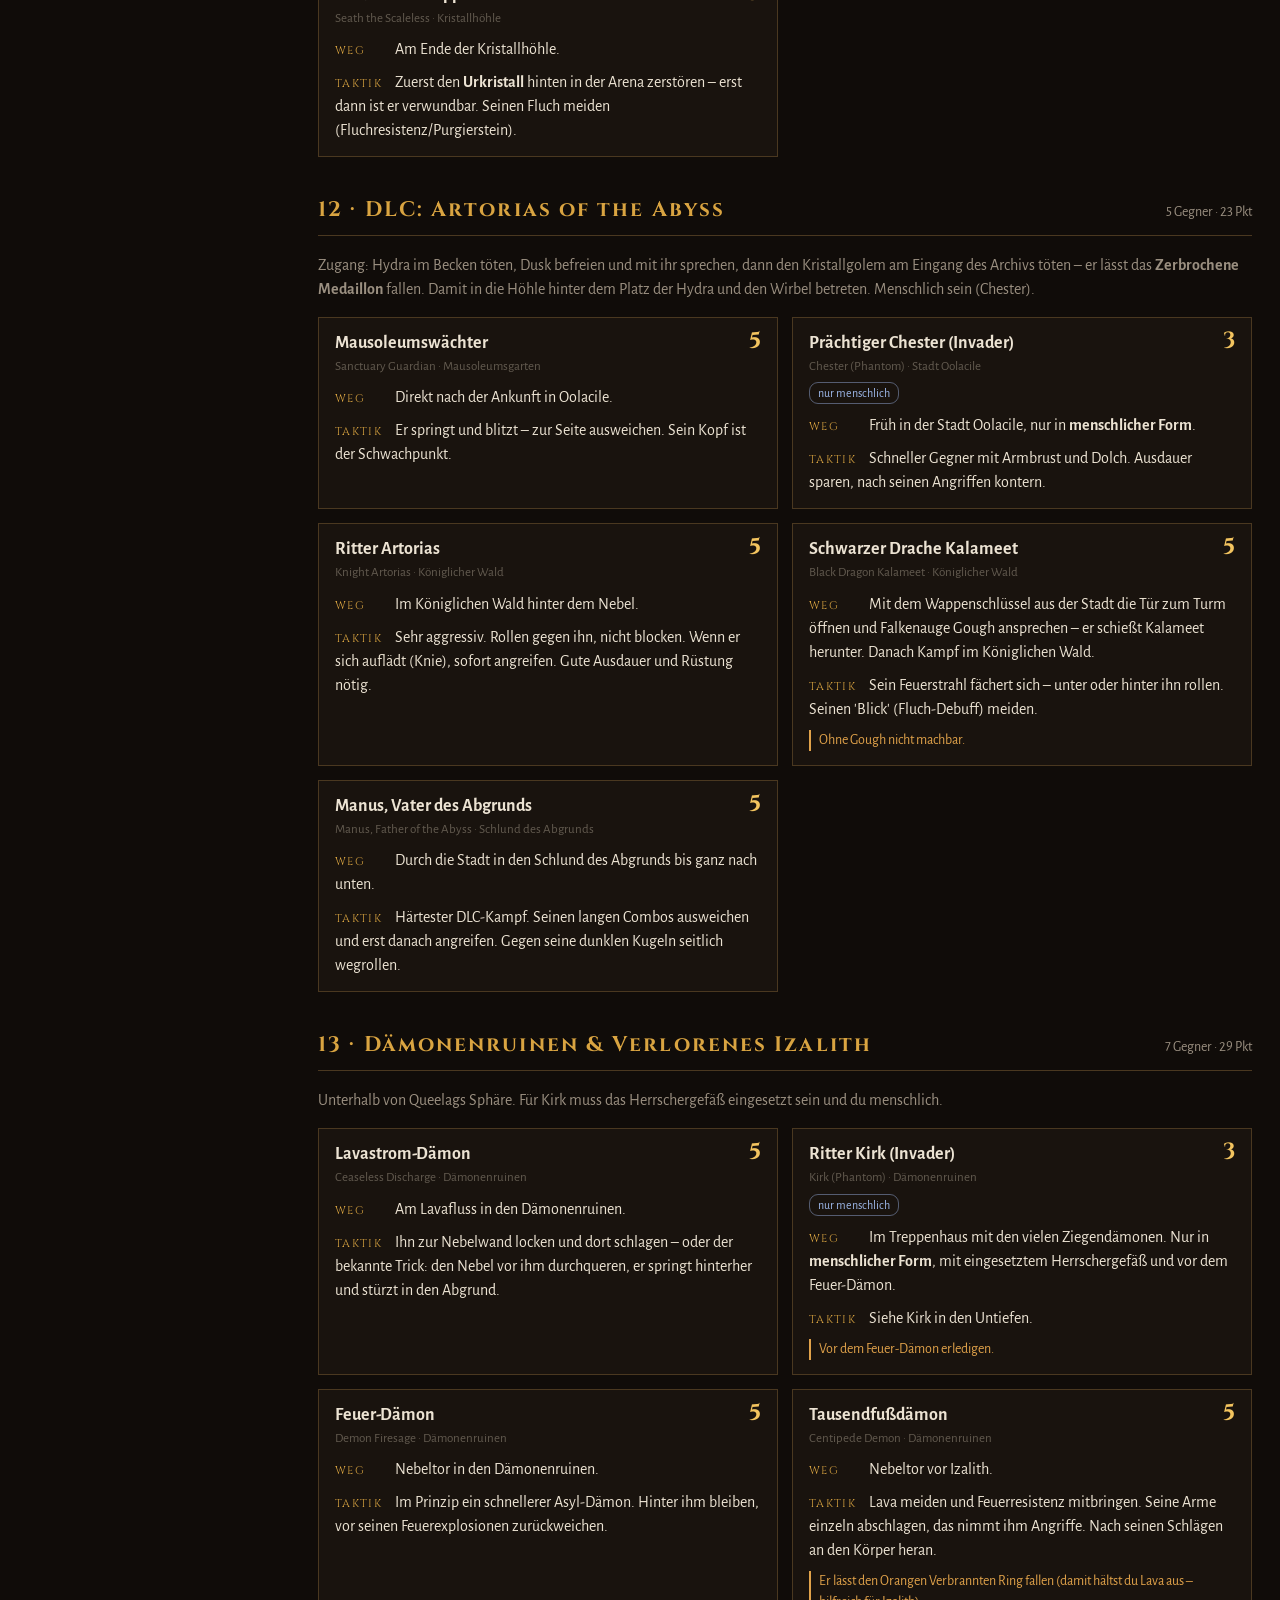
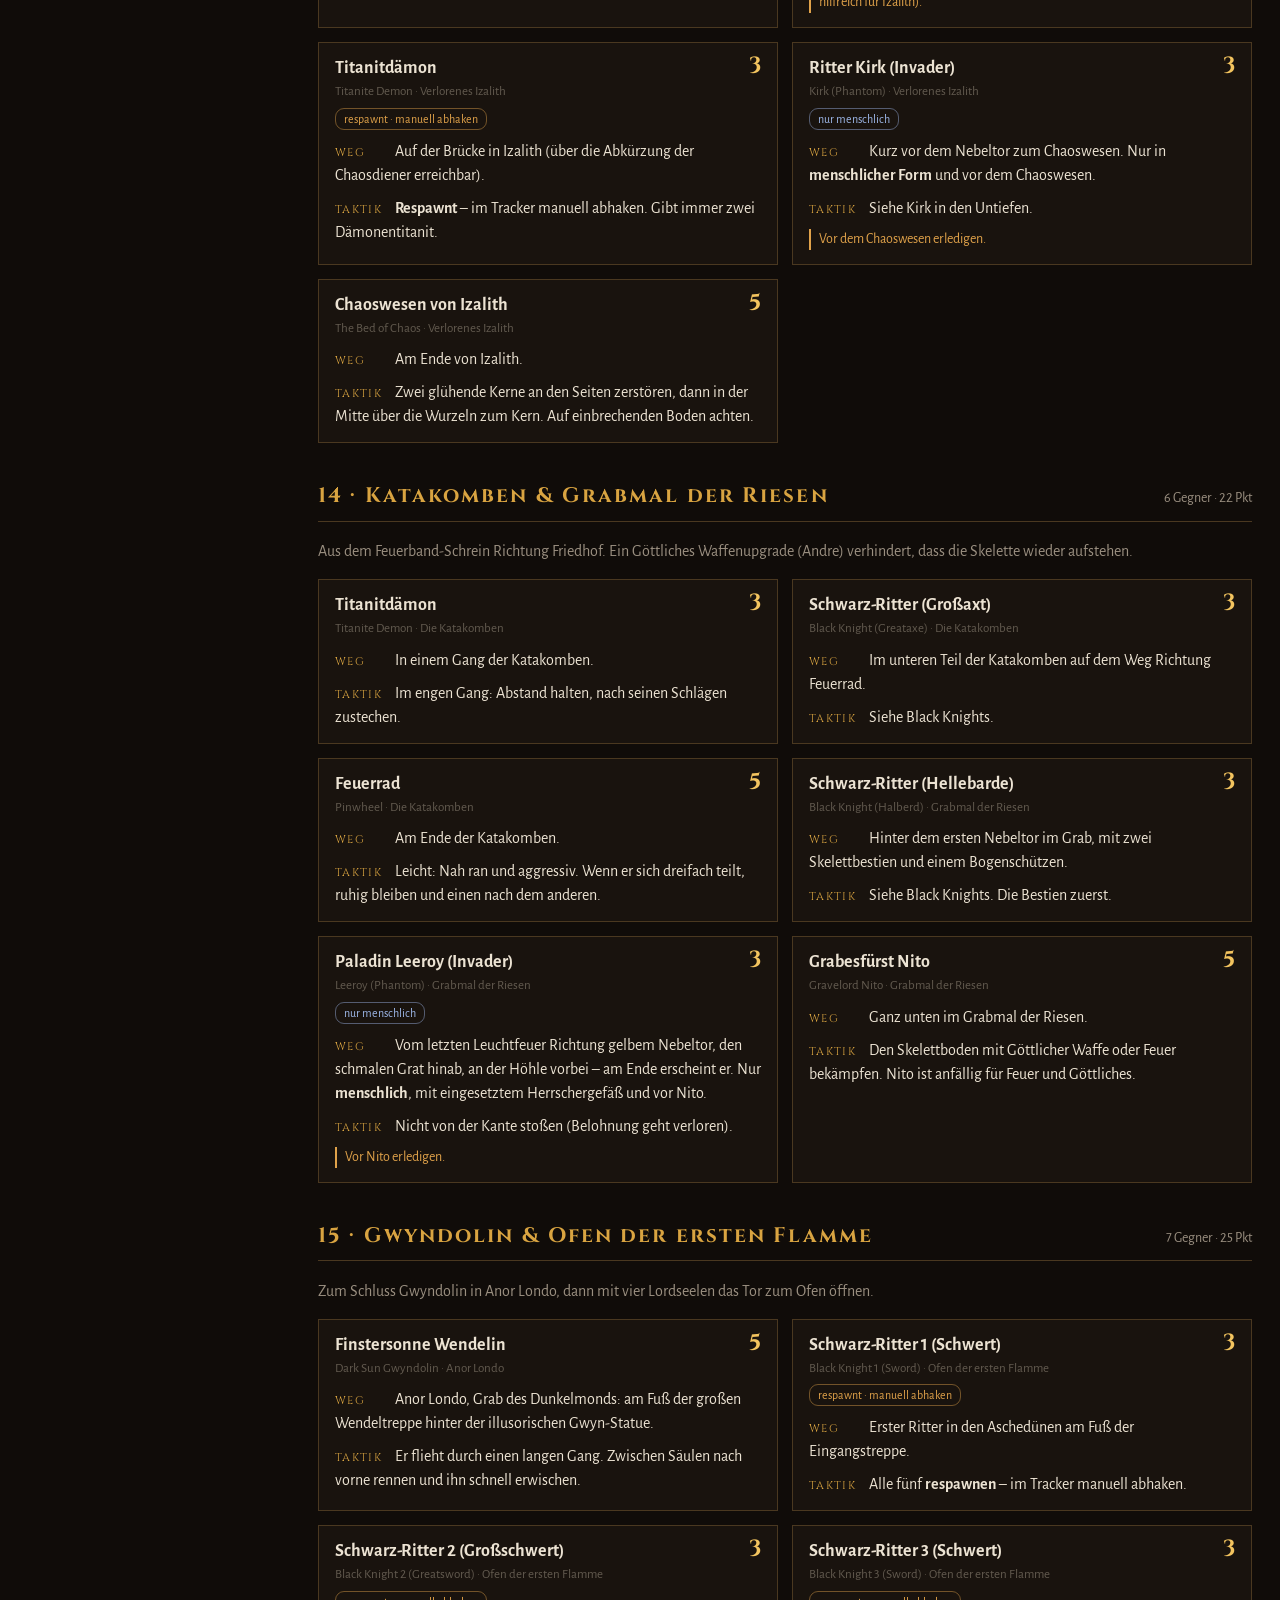
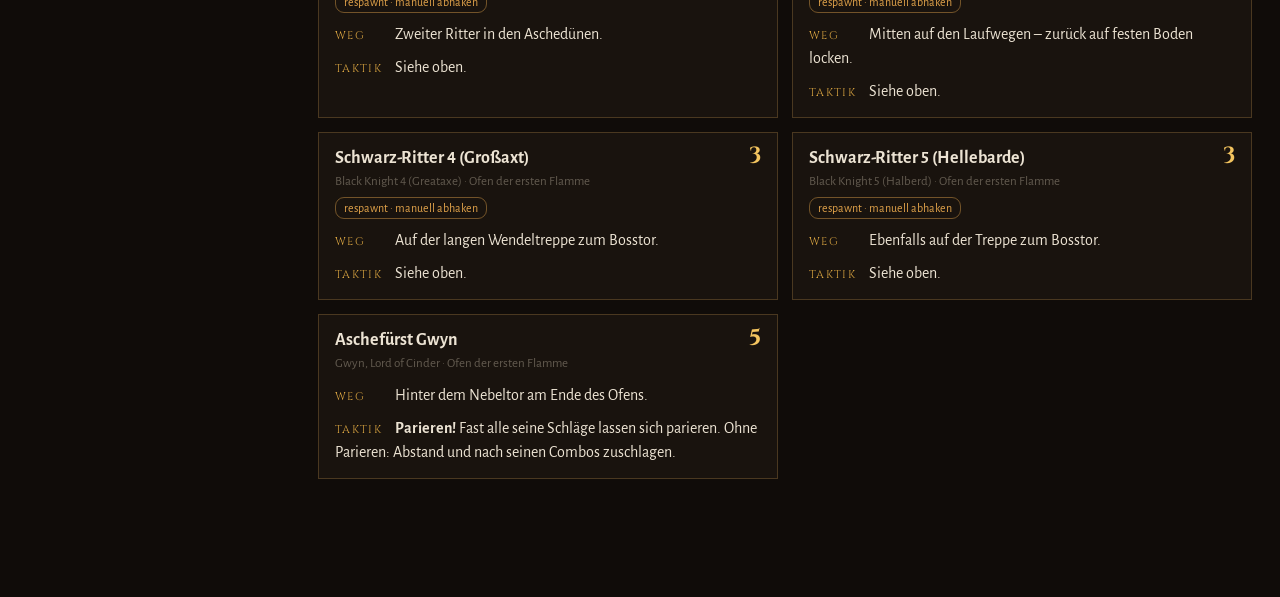
==== commit ab0430f6: "Gebietsname korrigiert: „Grabmal der Riesen“ (offizielle deutsche Bezeichnung) Co-Authored-By: Claud" ====
--- a/guide.html
+++ b/guide.html
@@ -51,7 +51,7 @@
   <h1>DSR GUIDE</h1>
   <div class="meta">84 Gegner · 304 Punkte</div>
   <a href="#char">Charakter & Tipps <span></span></a>
-  <a href="#k1">1 · Nördliches Asyl der Untoten <span>5 Pkt</span></a><a href="#k2">2 · Stadt der Untoten <span>14 Pkt</span></a><a href="#k3">3 · Bezirk der Untoten <span>25 Pkt</span></a><a href="#k4">4 · Finsterwurz-Garten &amp; -Becken <span>14 Pkt</span></a><a href="#k5">5 · Untiefen <span>20 Pkt</span></a><a href="#k6">6 · Schandstadt, Queelag &amp; Aschesee <span>14 Pkt</span></a><a href="#k7">7 · Rückkehr ins Asyl <span>11 Pkt</span></a><a href="#k8">8 · Sens Festung <span>23 Pkt</span></a><a href="#k9">9 · Anor Londo &amp; Gemalte Welt <span>22 Pkt</span></a><a href="#k10">10 · Garten (Teil 2), Drachental &amp; Neu-Londo <span>28 Pkt</span></a><a href="#k11">11 · Archiv des Herzogs &amp; Kristallhöhle <span>29 Pkt</span></a><a href="#k12">12 · DLC: Artorias of the Abyss <span>23 Pkt</span></a><a href="#k13">13 · Dämonenruinen &amp; Verlorenes Izalith <span>29 Pkt</span></a><a href="#k14">14 · Katakomben &amp; Grab der Riesen <span>22 Pkt</span></a><a href="#k15">15 · Gwyndolin &amp; Ofen der ersten Flamme <span>25 Pkt</span></a>
+  <a href="#k1">1 · Nördliches Asyl der Untoten <span>5 Pkt</span></a><a href="#k2">2 · Stadt der Untoten <span>14 Pkt</span></a><a href="#k3">3 · Bezirk der Untoten <span>25 Pkt</span></a><a href="#k4">4 · Finsterwurz-Garten &amp; -Becken <span>14 Pkt</span></a><a href="#k5">5 · Untiefen <span>20 Pkt</span></a><a href="#k6">6 · Schandstadt, Queelag &amp; Aschesee <span>14 Pkt</span></a><a href="#k7">7 · Rückkehr ins Asyl <span>11 Pkt</span></a><a href="#k8">8 · Sens Festung <span>23 Pkt</span></a><a href="#k9">9 · Anor Londo &amp; Gemalte Welt <span>22 Pkt</span></a><a href="#k10">10 · Garten (Teil 2), Drachental &amp; Neu-Londo <span>28 Pkt</span></a><a href="#k11">11 · Archiv des Herzogs &amp; Kristallhöhle <span>29 Pkt</span></a><a href="#k12">12 · DLC: Artorias of the Abyss <span>23 Pkt</span></a><a href="#k13">13 · Dämonenruinen &amp; Verlorenes Izalith <span>29 Pkt</span></a><a href="#k14">14 · Katakomben &amp; Grabmal der Riesen <span>22 Pkt</span></a><a href="#k15">15 · Gwyndolin &amp; Ofen der ersten Flamme <span>25 Pkt</span></a>
 </nav>
 <main>
   <div class="lead">Route für einen möglichst einfachen Durchlauf <b>ohne Randomizer</b>, sortiert nach Spielfortschritt. Jede Karte: <b>Weg</b> dorthin und <b>Taktik</b>. Gegner mit <span style="color:var(--warn)">respawnt</span> haben kein dauerhaftes Flag und werden im Tracker manuell abgehakt. Gegner mit <span style="color:var(--inv)">nur menschlich</span> sind NPC-Invader – dafür menschliche Form und den zugehörigen Boss noch nicht besiegt haben. Die Regeln deiner Challenge gehen vor.</div>
@@ -542,7 +542,7 @@
   
 </article></div>
 </section><section class="chapter" id="k14">
-  <h2>14 · Katakomben &amp; Grab der Riesen <span class="cpts">6 Gegner · 22 Pkt</span></h2>
+  <h2>14 · Katakomben &amp; Grabmal der Riesen <span class="cpts">6 Gegner · 22 Pkt</span></h2>
   <p class="intro">Aus dem Feuerband-Schrein Richtung Friedhof. Ein Göttliches Waffenupgrade (Andre) verhindert, dass die Skelette wieder aufstehen.</p>
   <div class="steps"><article class="step">
   <header><div><h3>Titanitdämon</h3><div class="sub">Titanite Demon · Die Katakomben</div></div><div class="pts">3</div></header>
@@ -563,21 +563,21 @@
   <p><span class="lbl">Taktik</span>Leicht: Nah ran und aggressiv. Wenn er sich dreifach teilt, ruhig bleiben und einen nach dem anderen.</p>
   
 </article><article class="step">
-  <header><div><h3>Schwarz-Ritter (Hellebarde)</h3><div class="sub">Black Knight (Halberd) · Grab der Riesen</div></div><div class="pts">3</div></header>
+  <header><div><h3>Schwarz-Ritter (Hellebarde)</h3><div class="sub">Black Knight (Halberd) · Grabmal der Riesen</div></div><div class="pts">3</div></header>
   
   <p><span class="lbl">Weg</span>Hinter dem ersten Nebeltor im Grab, mit zwei Skelettbestien und einem Bogenschützen.</p>
   <p><span class="lbl">Taktik</span>Siehe Black Knights. Die Bestien zuerst.</p>
   
 </article><article class="step">
-  <header><div><h3>Paladin Leeroy (Invader)</h3><div class="sub">Leeroy (Phantom) · Grab der Riesen</div></div><div class="pts">3</div></header>
+  <header><div><h3>Paladin Leeroy (Invader)</h3><div class="sub">Leeroy (Phantom) · Grabmal der Riesen</div></div><div class="pts">3</div></header>
   <div class='tags'><span class="tag inv">nur menschlich</span></div>
   <p><span class="lbl">Weg</span>Vom letzten Leuchtfeuer Richtung gelbem Nebeltor, den schmalen Grat hinab, an der Höhle vorbei – am Ende erscheint er. Nur <b>menschlich</b>, mit eingesetztem Herrschergefäß und vor Nito.</p>
   <p><span class="lbl">Taktik</span>Nicht von der Kante stoßen (Belohnung geht verloren).</p>
   <p class="note">Vor Nito erledigen.</p>
 </article><article class="step">
-  <header><div><h3>Grabesfürst Nito</h3><div class="sub">Gravelord Nito · Grab der Riesen</div></div><div class="pts">5</div></header>
-  
-  <p><span class="lbl">Weg</span>Ganz unten im Grab der Riesen.</p>
+  <header><div><h3>Grabesfürst Nito</h3><div class="sub">Gravelord Nito · Grabmal der Riesen</div></div><div class="pts">5</div></header>
+  
+  <p><span class="lbl">Weg</span>Ganz unten im Grabmal der Riesen.</p>
   <p><span class="lbl">Taktik</span>Den Skelettboden mit Göttlicher Waffe oder Feuer bekämpfen. Nito ist anfällig für Feuer und Göttliches.</p>
   
 </article></div>
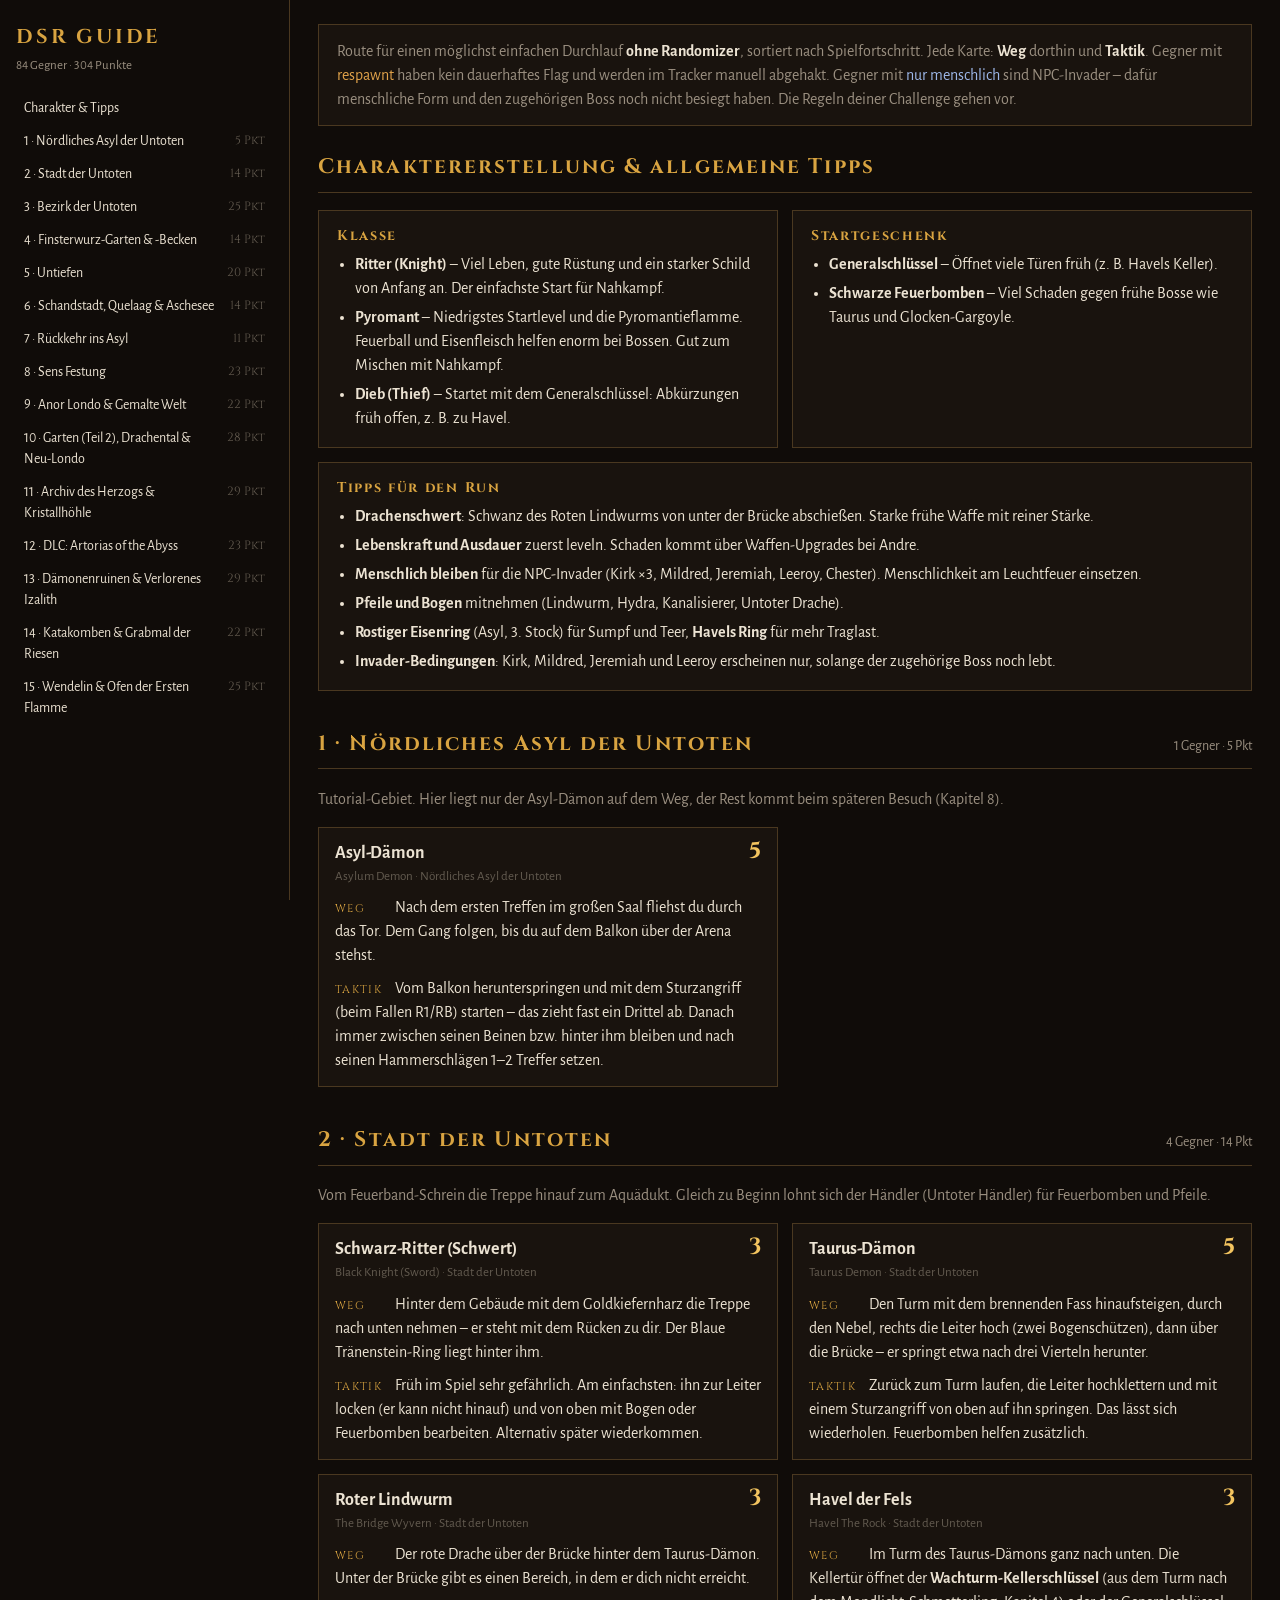
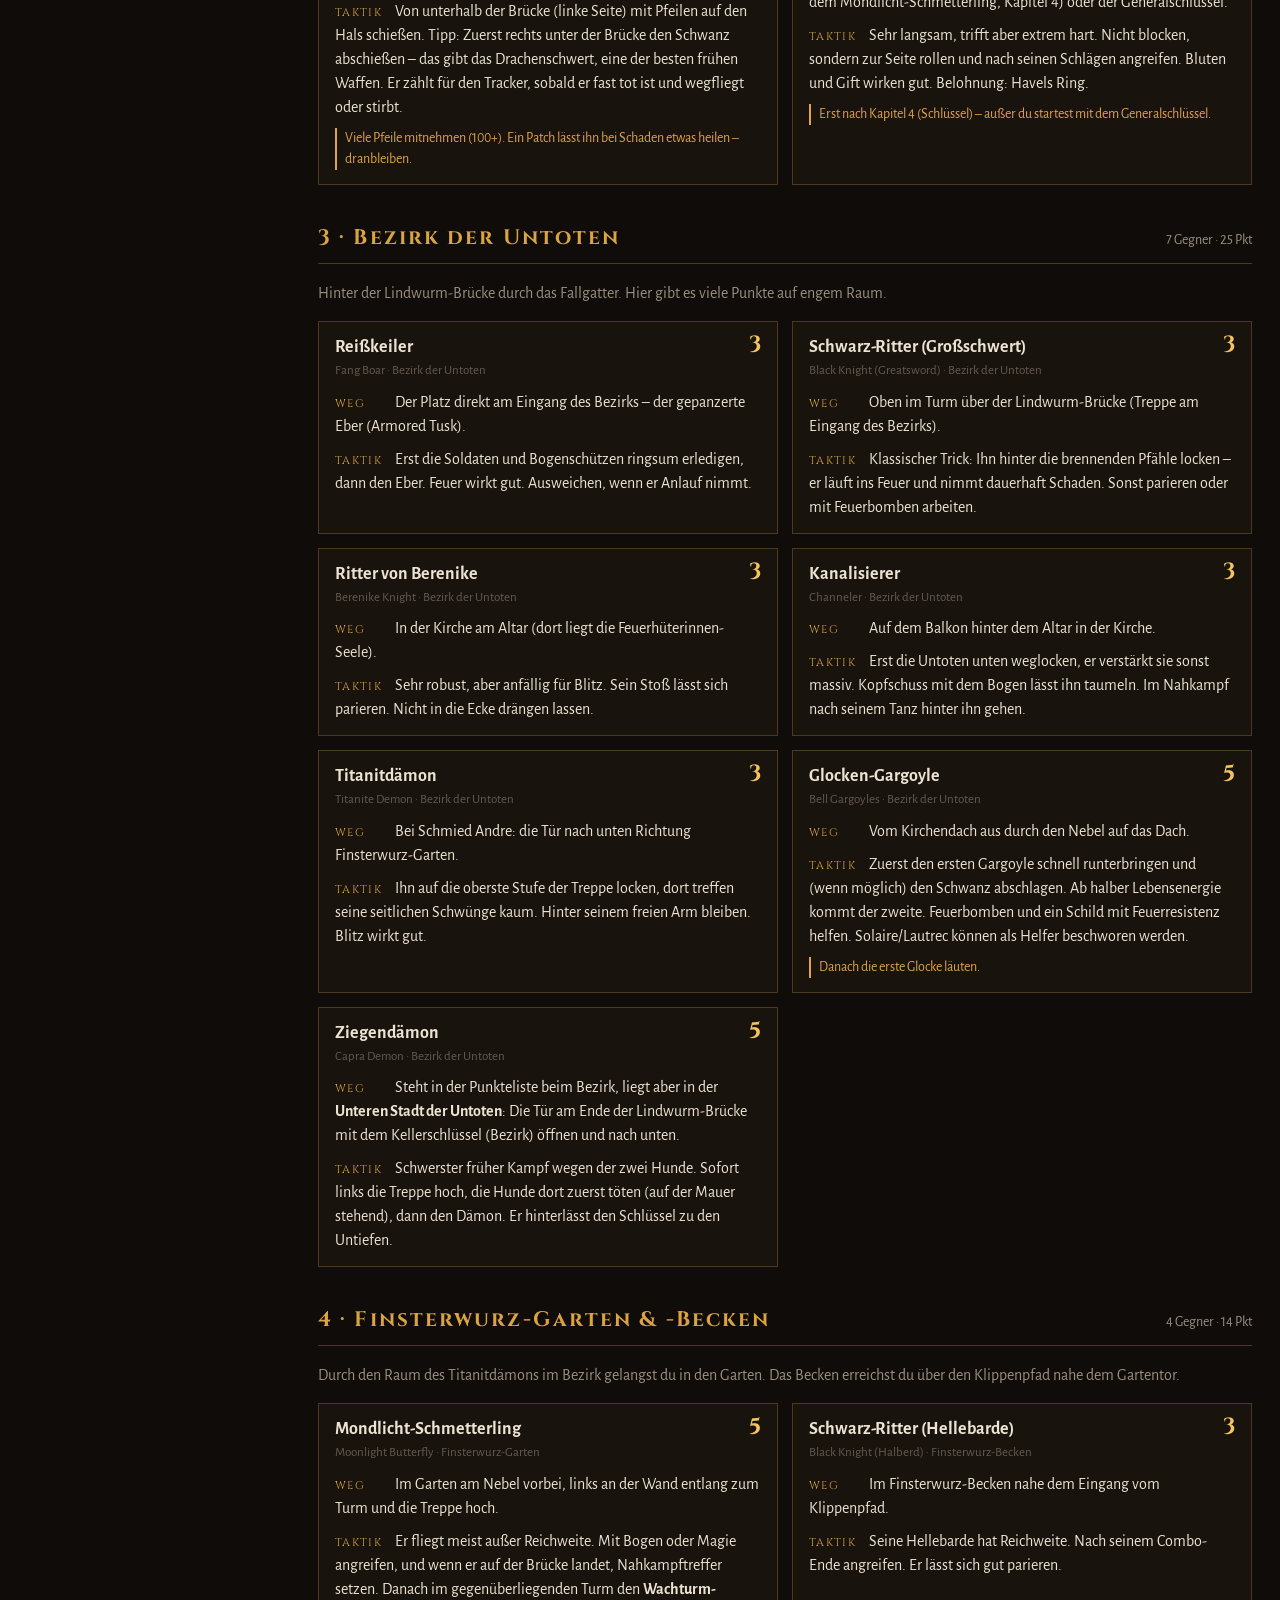
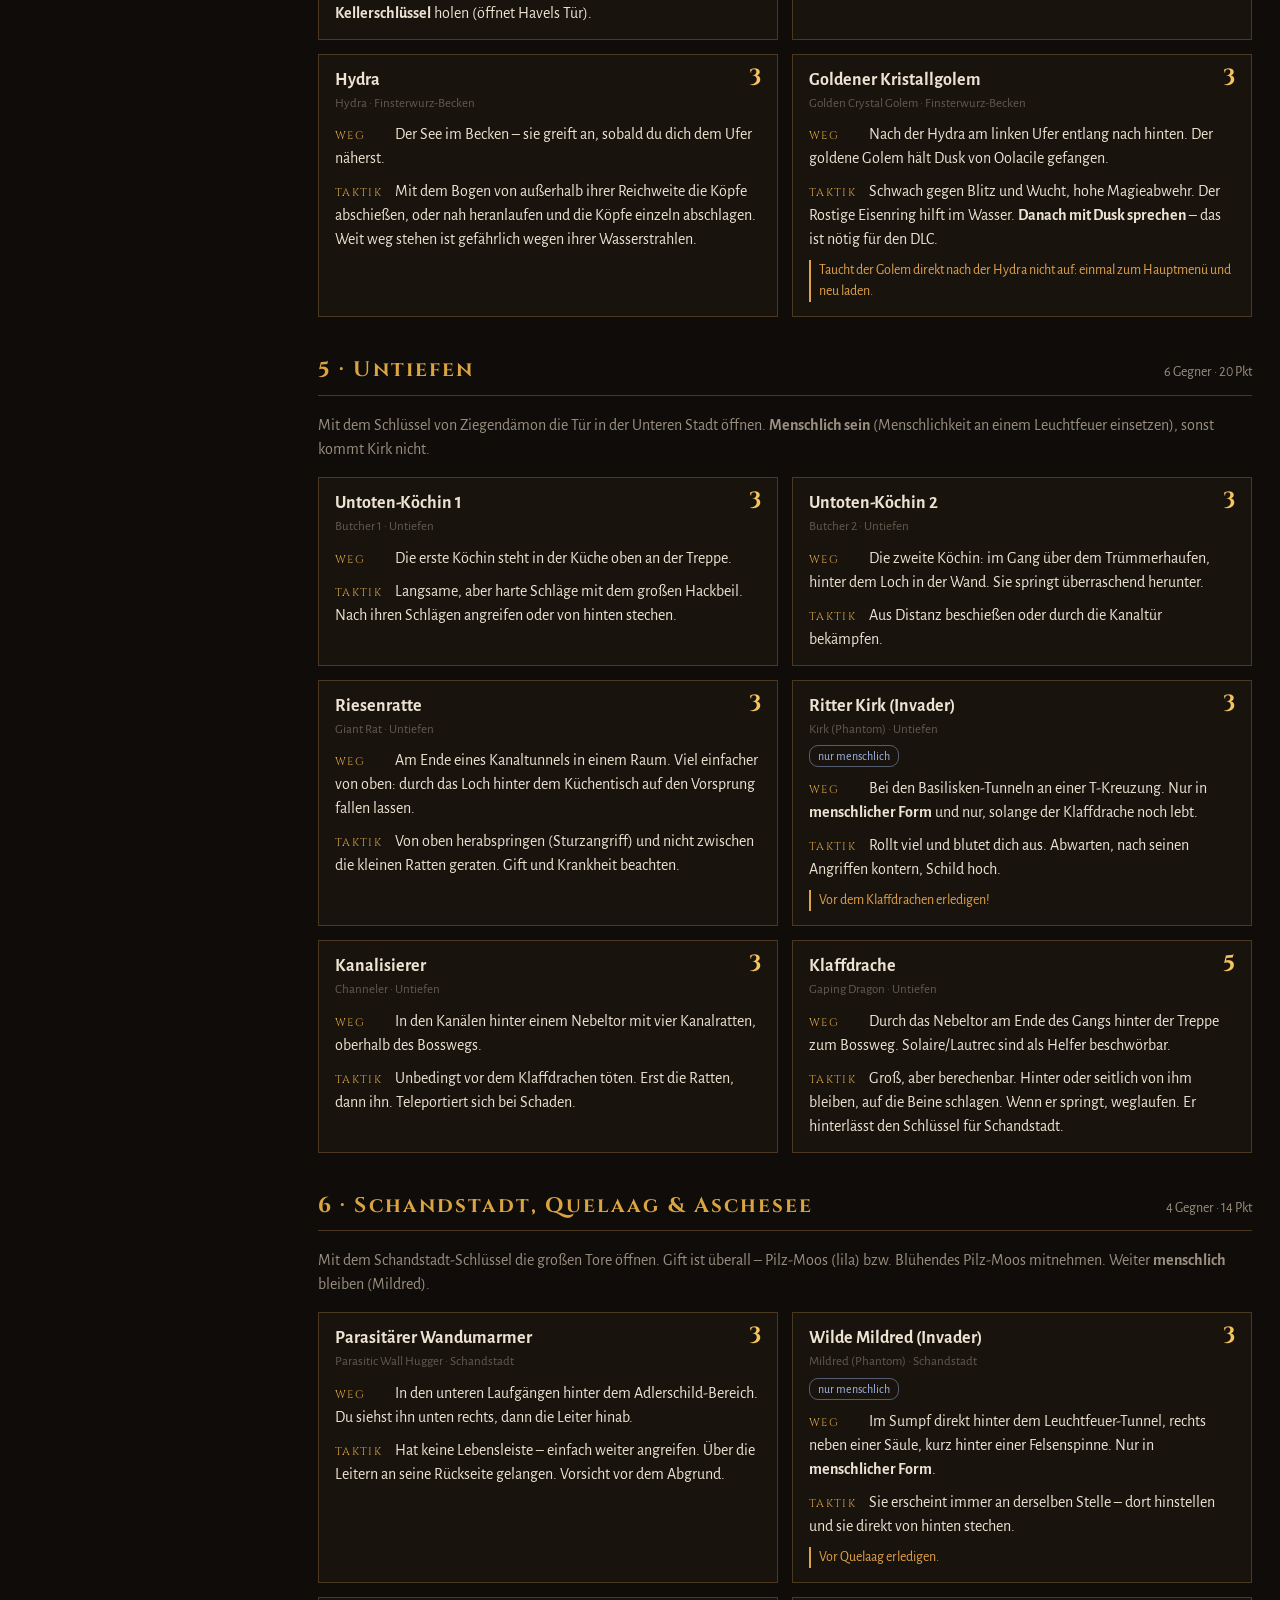
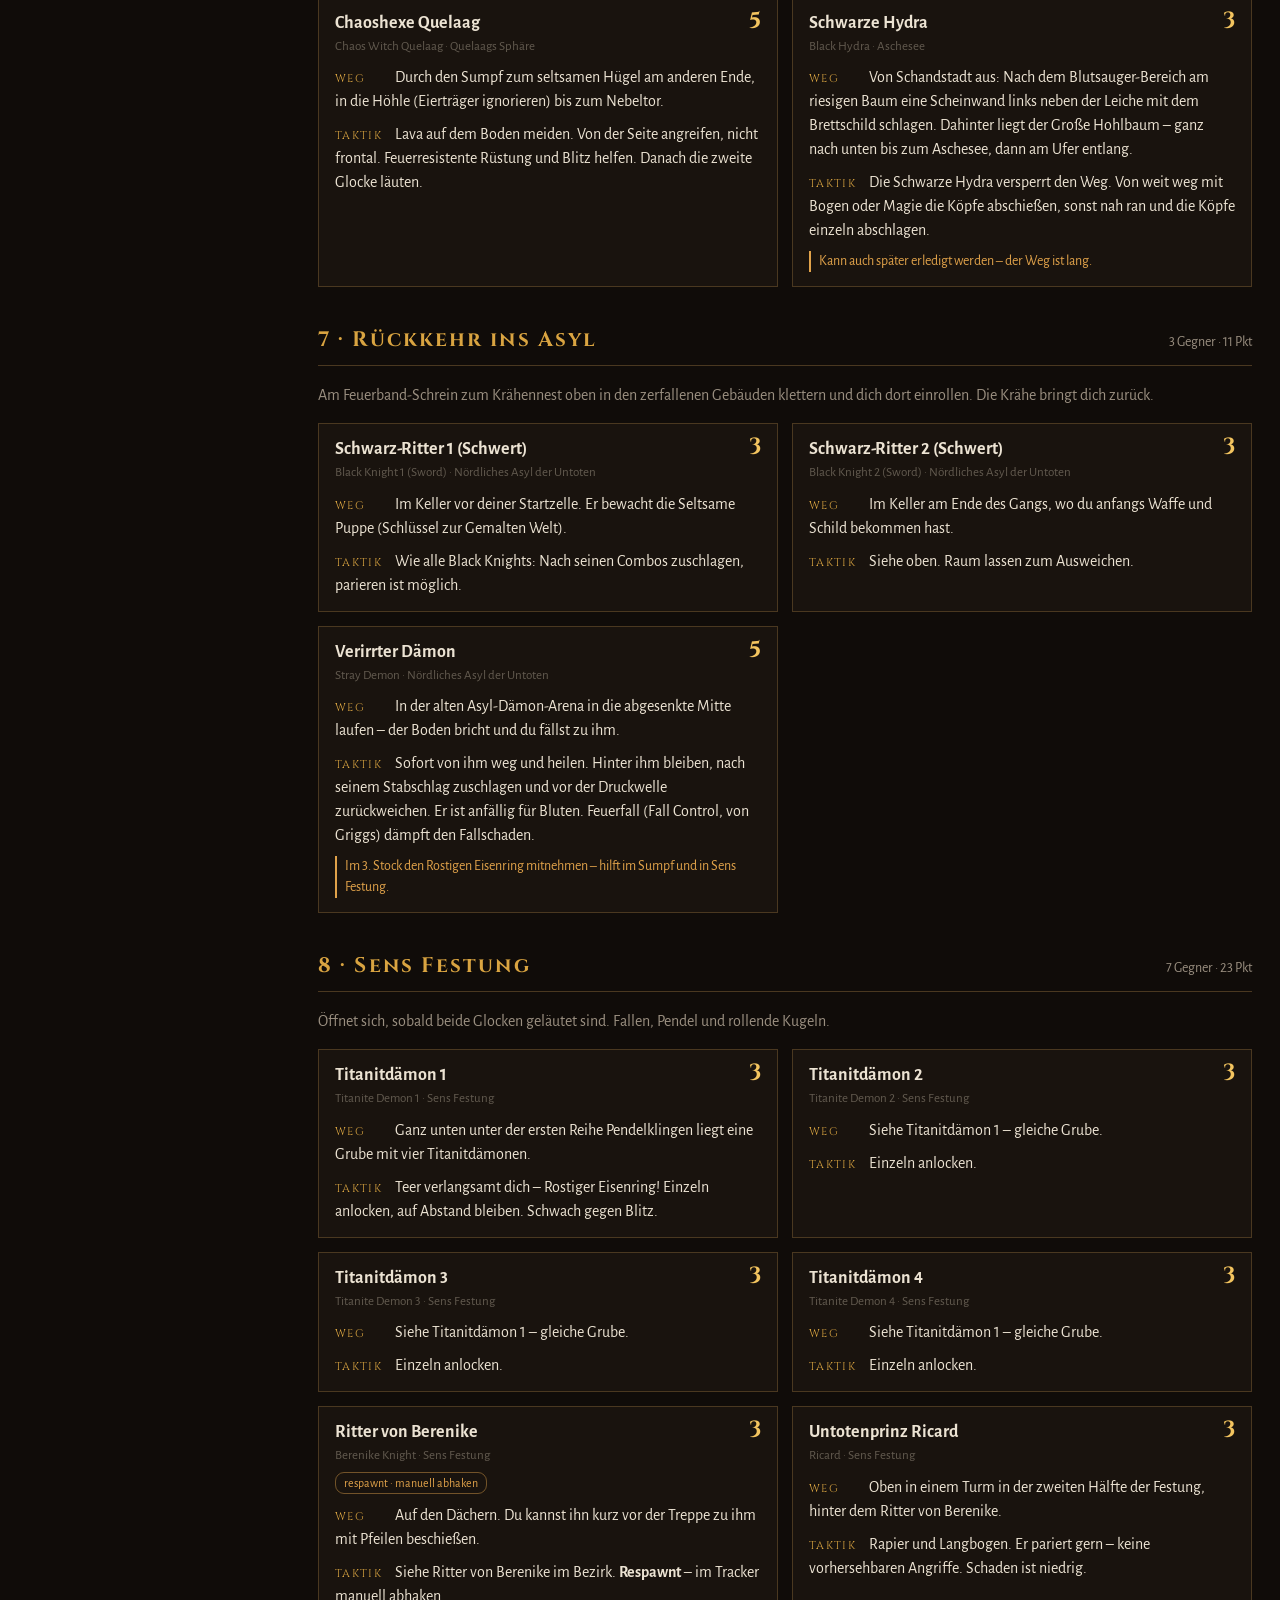
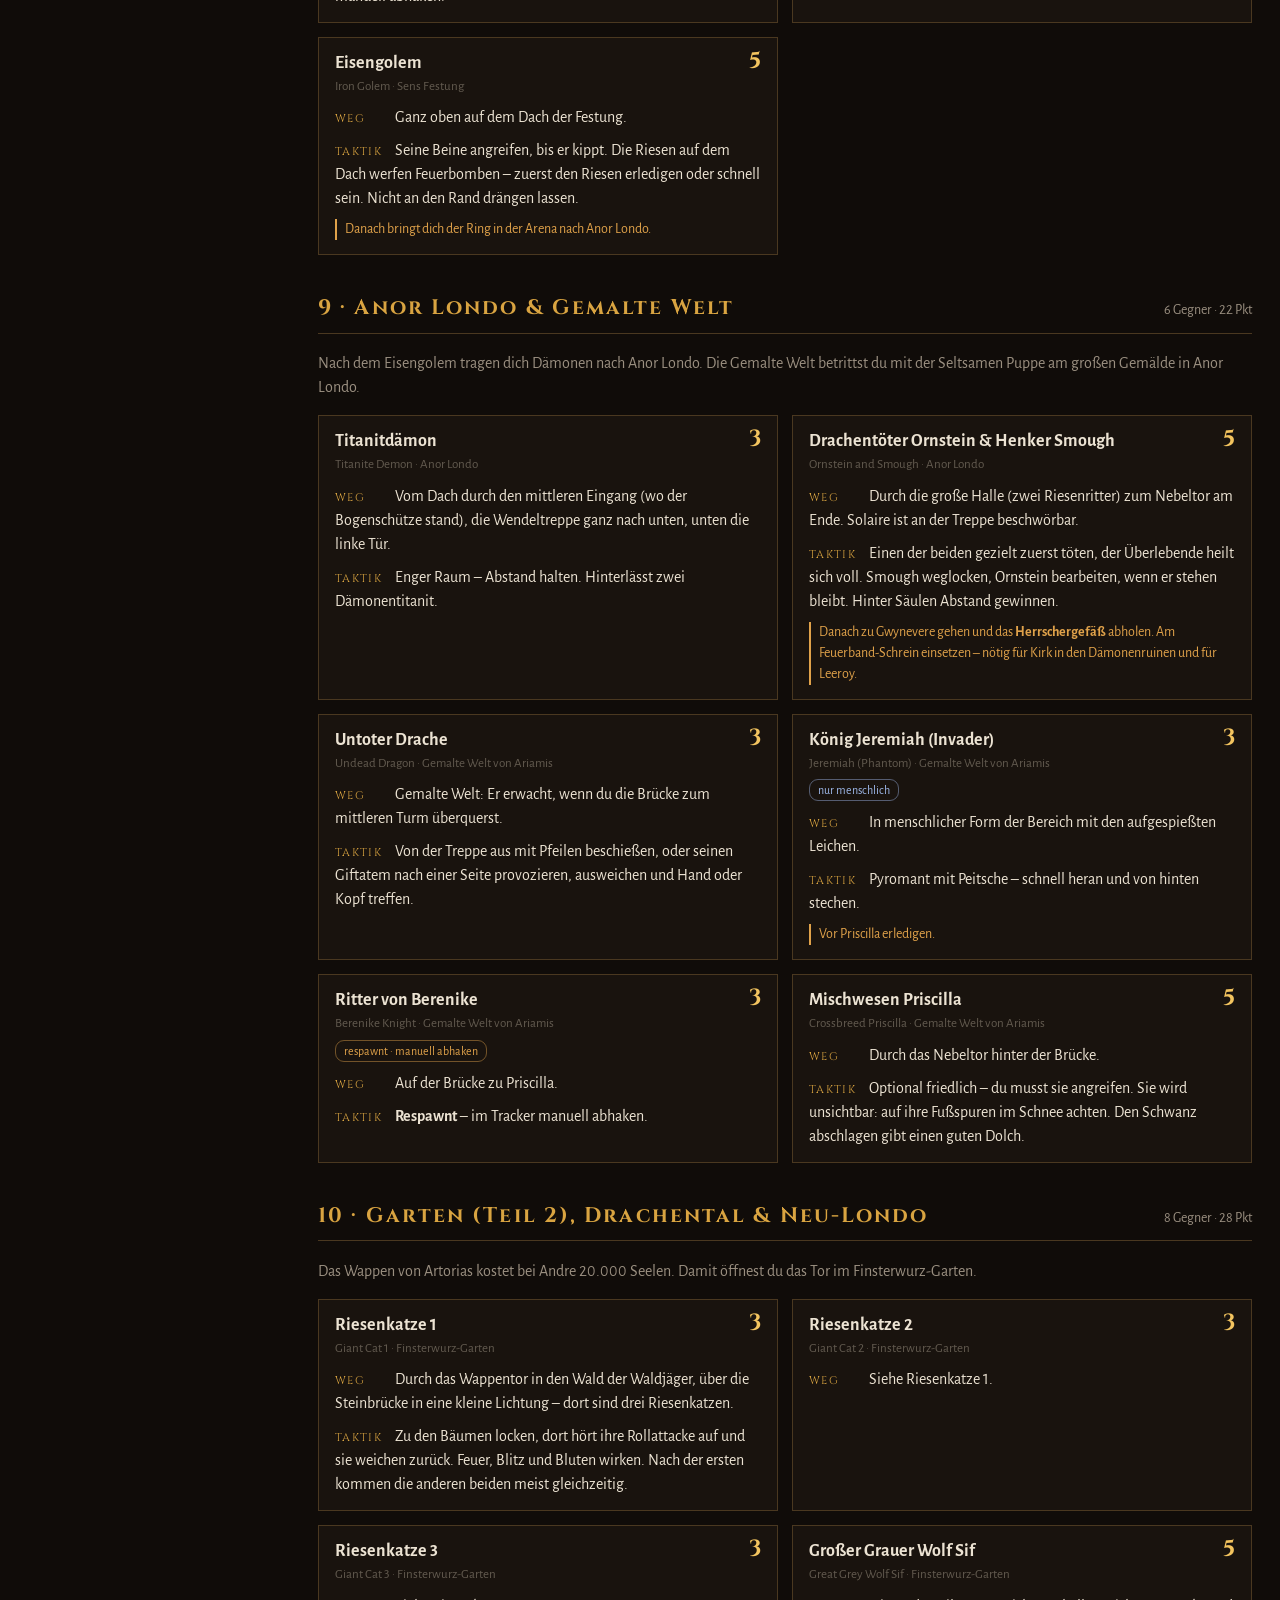
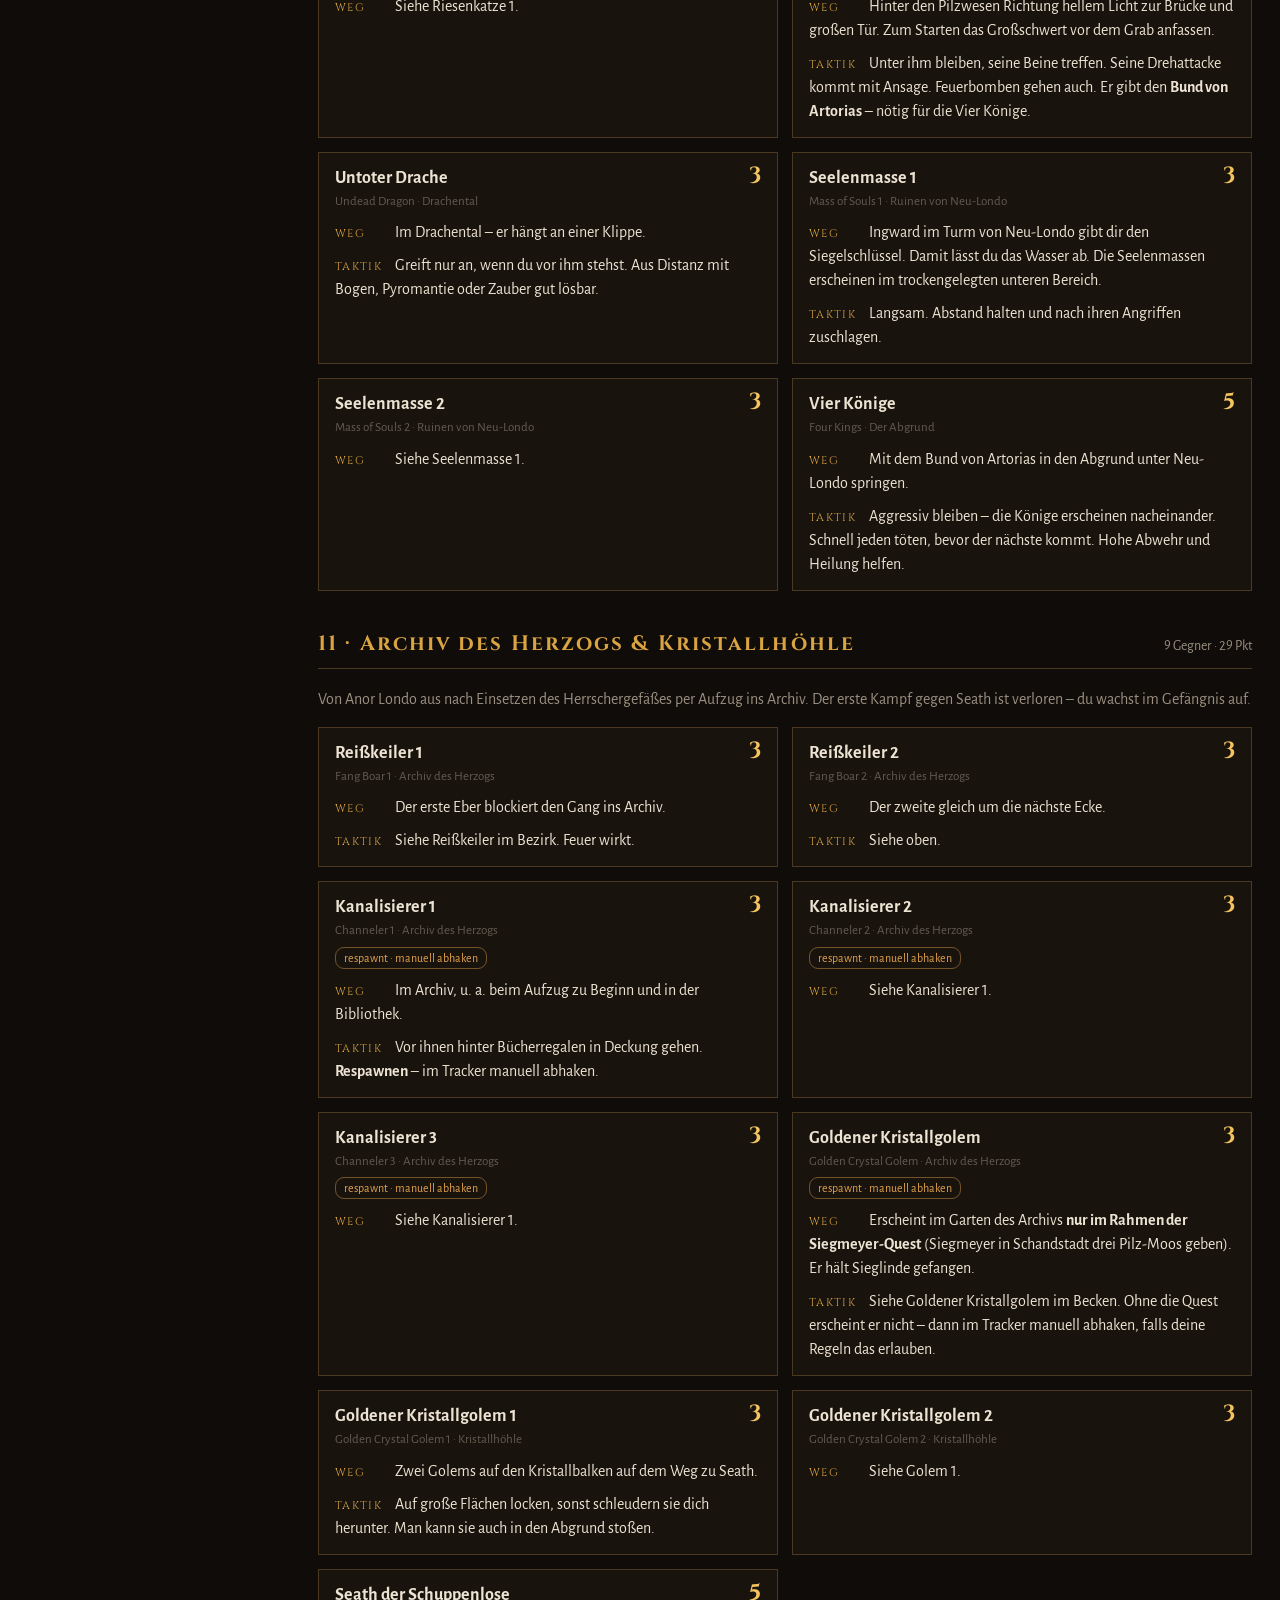
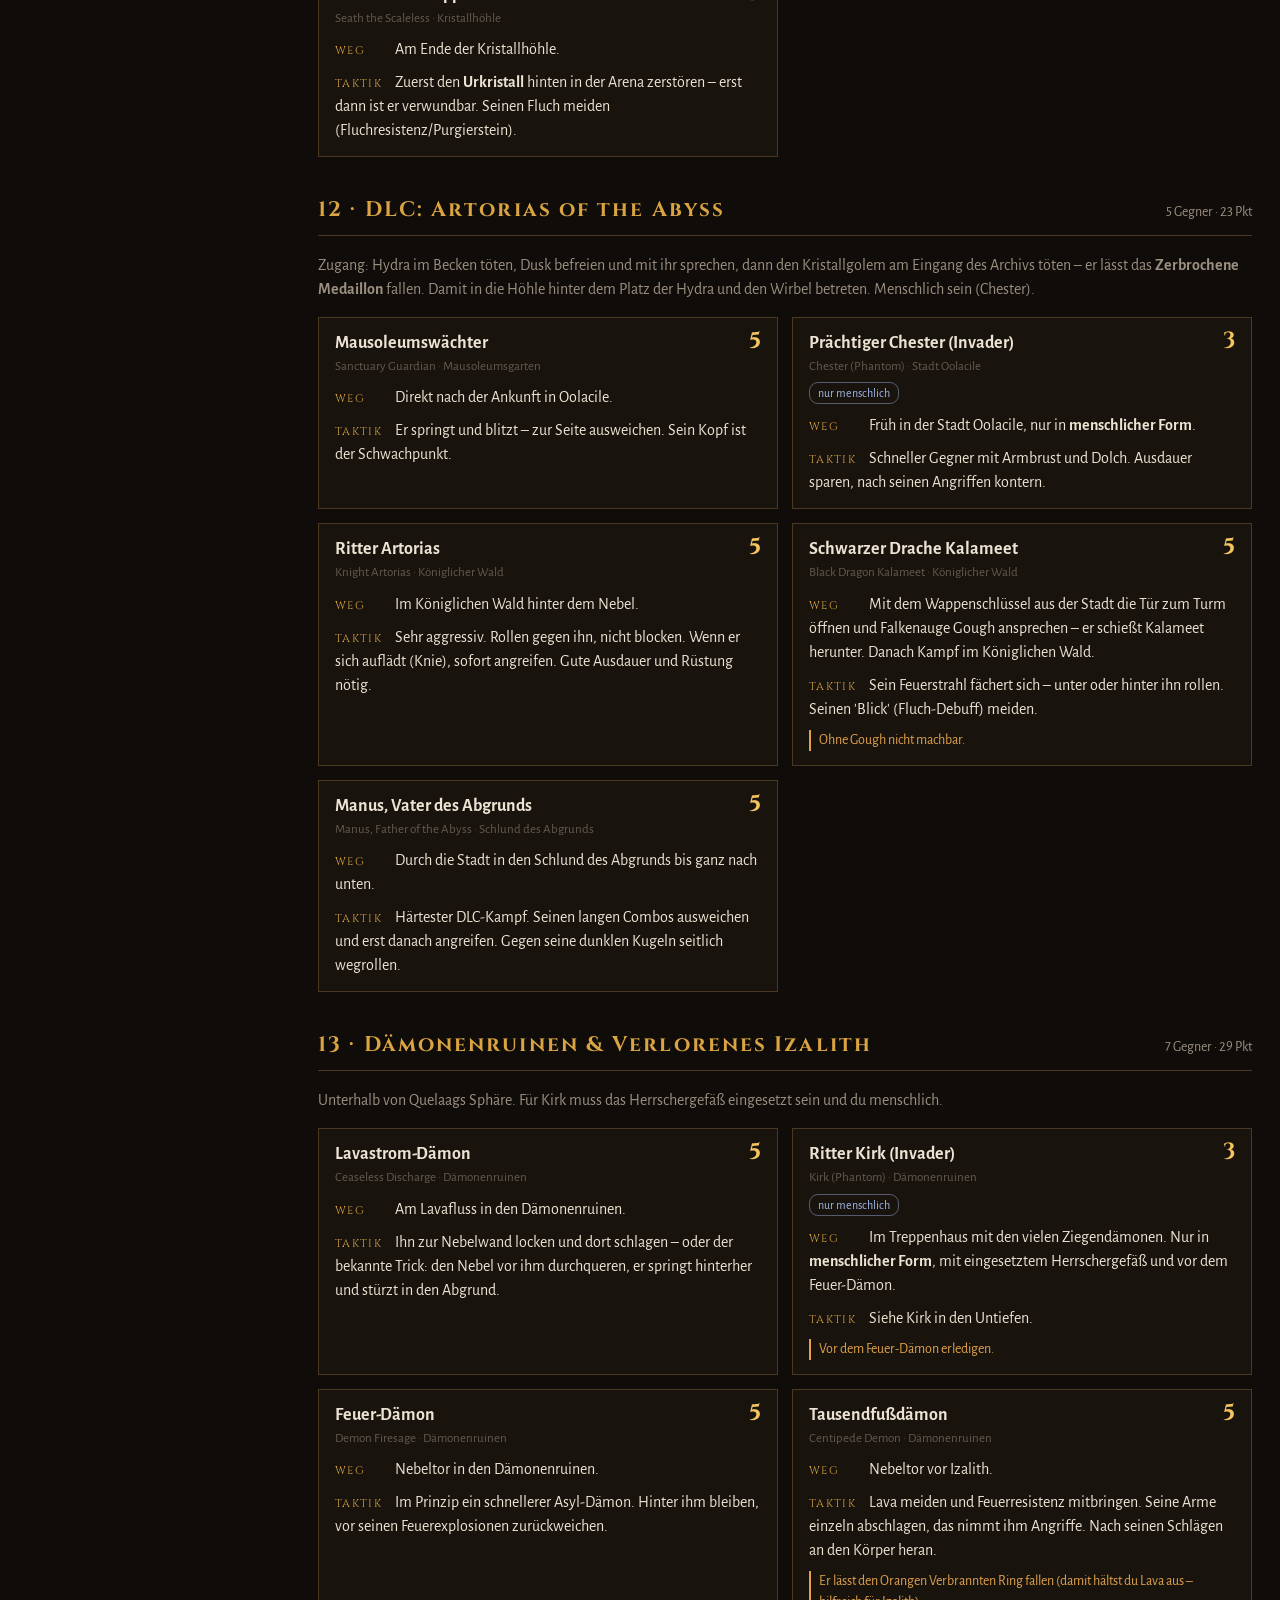
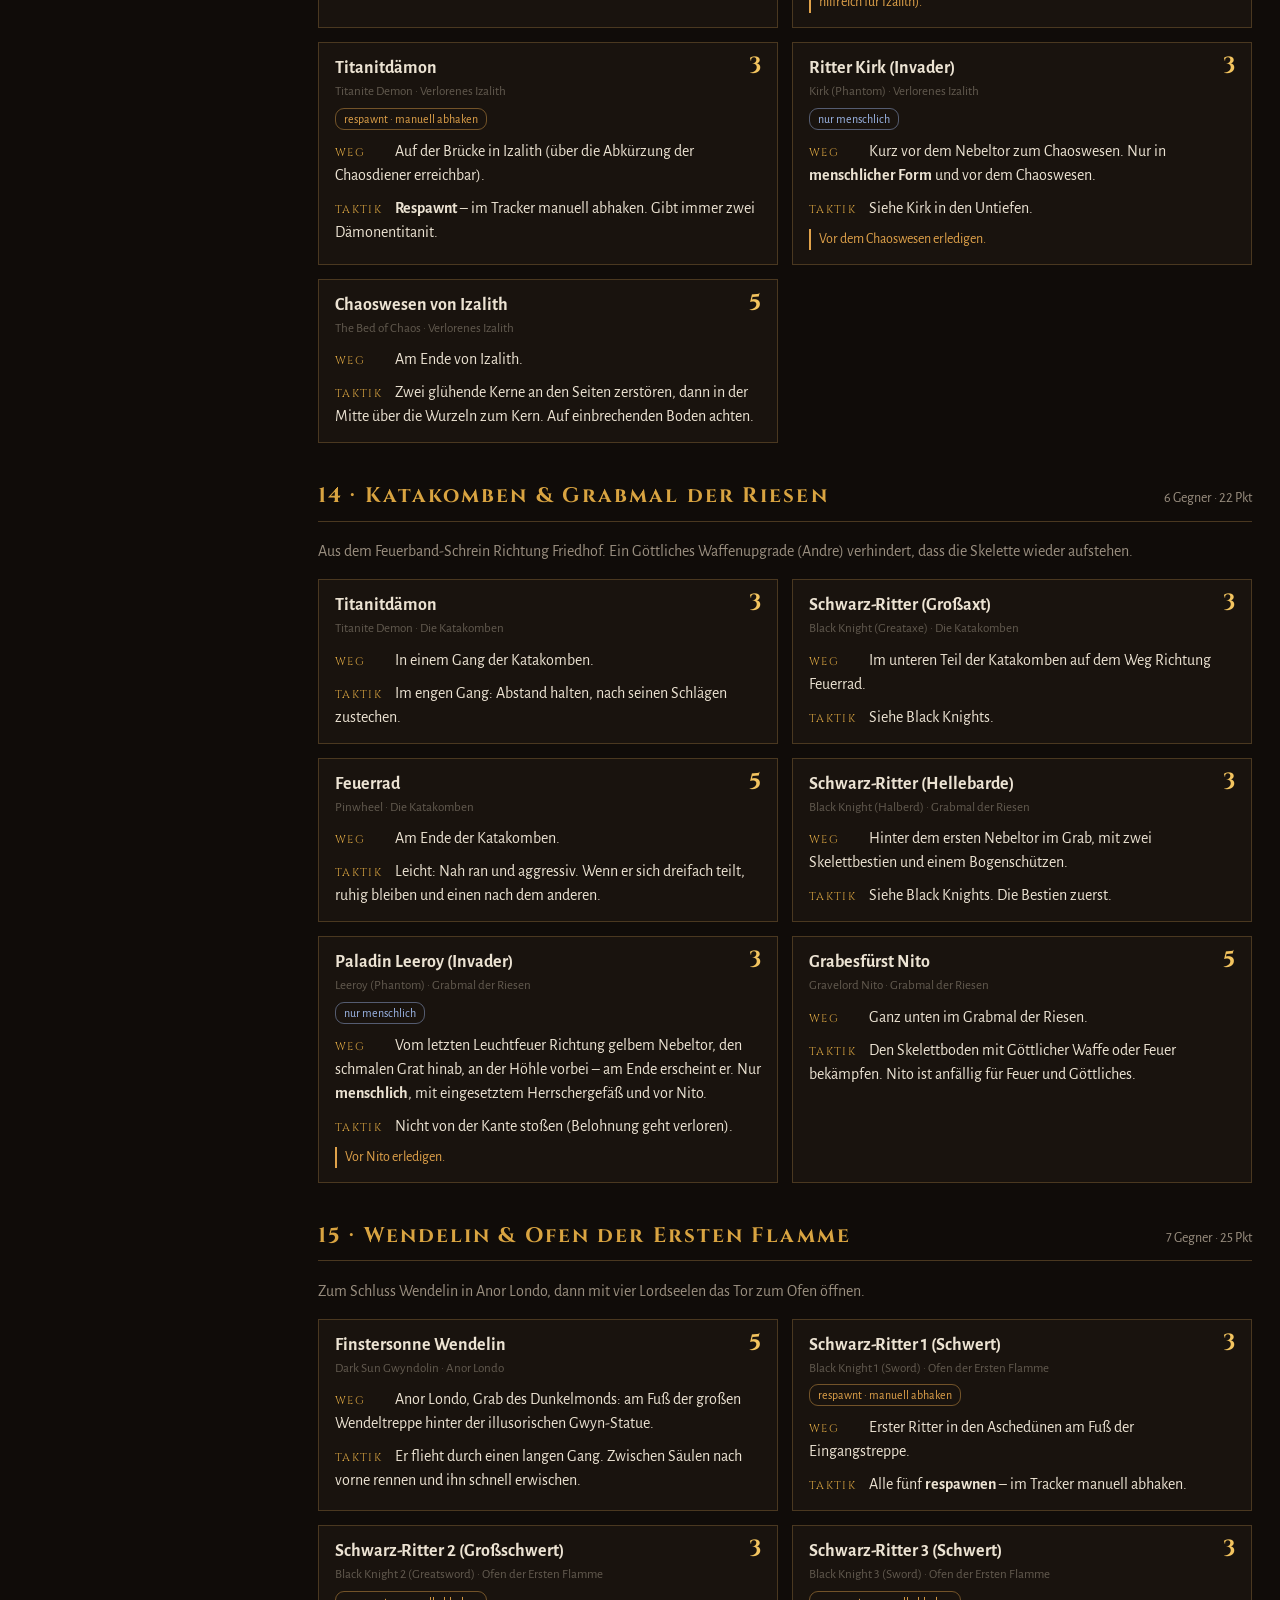
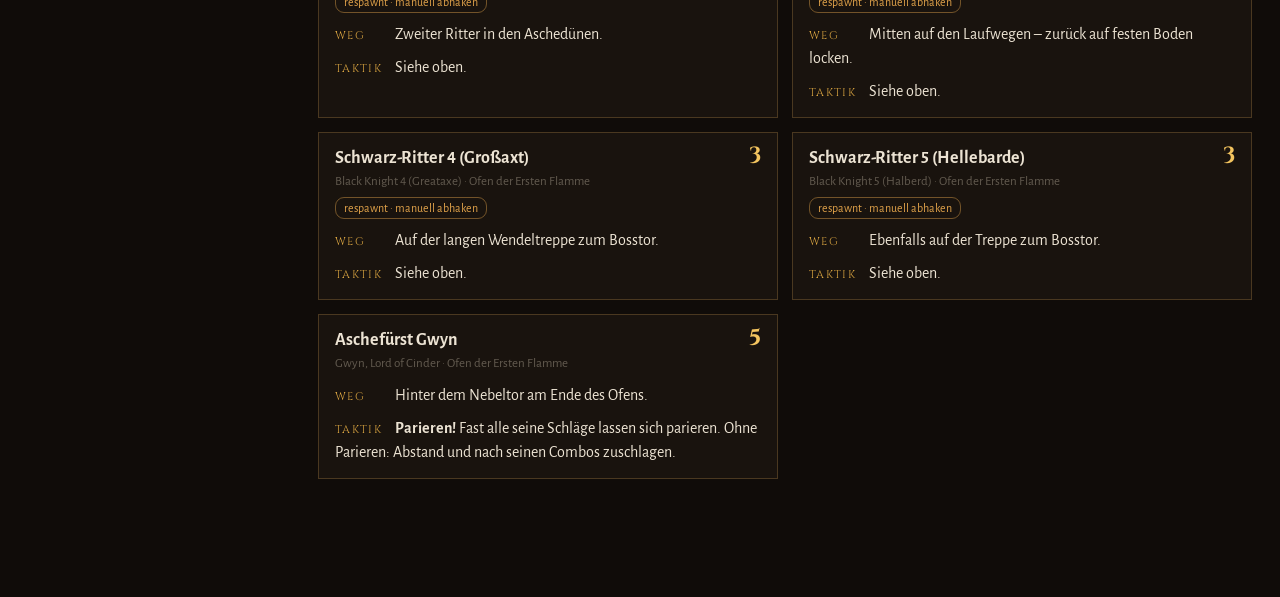
==== commit e280d351: "Deutsche Namen an die Spieltexte angepasst Abgleich mit den deutschen Texten aus DSR (msg/GERMAN): Q" ====
--- a/guide.html
+++ b/guide.html
@@ -51,7 +51,7 @@
   <h1>DSR GUIDE</h1>
   <div class="meta">84 Gegner · 304 Punkte</div>
   <a href="#char">Charakter & Tipps <span></span></a>
-  <a href="#k1">1 · Nördliches Asyl der Untoten <span>5 Pkt</span></a><a href="#k2">2 · Stadt der Untoten <span>14 Pkt</span></a><a href="#k3">3 · Bezirk der Untoten <span>25 Pkt</span></a><a href="#k4">4 · Finsterwurz-Garten &amp; -Becken <span>14 Pkt</span></a><a href="#k5">5 · Untiefen <span>20 Pkt</span></a><a href="#k6">6 · Schandstadt, Queelag &amp; Aschesee <span>14 Pkt</span></a><a href="#k7">7 · Rückkehr ins Asyl <span>11 Pkt</span></a><a href="#k8">8 · Sens Festung <span>23 Pkt</span></a><a href="#k9">9 · Anor Londo &amp; Gemalte Welt <span>22 Pkt</span></a><a href="#k10">10 · Garten (Teil 2), Drachental &amp; Neu-Londo <span>28 Pkt</span></a><a href="#k11">11 · Archiv des Herzogs &amp; Kristallhöhle <span>29 Pkt</span></a><a href="#k12">12 · DLC: Artorias of the Abyss <span>23 Pkt</span></a><a href="#k13">13 · Dämonenruinen &amp; Verlorenes Izalith <span>29 Pkt</span></a><a href="#k14">14 · Katakomben &amp; Grabmal der Riesen <span>22 Pkt</span></a><a href="#k15">15 · Gwyndolin &amp; Ofen der ersten Flamme <span>25 Pkt</span></a>
+  <a href="#k1">1 · Nördliches Asyl der Untoten <span>5 Pkt</span></a><a href="#k2">2 · Stadt der Untoten <span>14 Pkt</span></a><a href="#k3">3 · Bezirk der Untoten <span>25 Pkt</span></a><a href="#k4">4 · Finsterwurz-Garten &amp; -Becken <span>14 Pkt</span></a><a href="#k5">5 · Untiefen <span>20 Pkt</span></a><a href="#k6">6 · Schandstadt, Quelaag &amp; Aschesee <span>14 Pkt</span></a><a href="#k7">7 · Rückkehr ins Asyl <span>11 Pkt</span></a><a href="#k8">8 · Sens Festung <span>23 Pkt</span></a><a href="#k9">9 · Anor Londo &amp; Gemalte Welt <span>22 Pkt</span></a><a href="#k10">10 · Garten (Teil 2), Drachental &amp; Neu-Londo <span>28 Pkt</span></a><a href="#k11">11 · Archiv des Herzogs &amp; Kristallhöhle <span>29 Pkt</span></a><a href="#k12">12 · DLC: Artorias of the Abyss <span>23 Pkt</span></a><a href="#k13">13 · Dämonenruinen &amp; Verlorenes Izalith <span>29 Pkt</span></a><a href="#k14">14 · Katakomben &amp; Grabmal der Riesen <span>22 Pkt</span></a><a href="#k15">15 · Wendelin &amp; Ofen der Ersten Flamme <span>25 Pkt</span></a>
 </nav>
 <main>
   <div class="lead">Route für einen möglichst einfachen Durchlauf <b>ohne Randomizer</b>, sortiert nach Spielfortschritt. Jede Karte: <b>Weg</b> dorthin und <b>Taktik</b>. Gegner mit <span style="color:var(--warn)">respawnt</span> haben kein dauerhaftes Flag und werden im Tracker manuell abgehakt. Gegner mit <span style="color:var(--inv)">nur menschlich</span> sind NPC-Invader – dafür menschliche Form und den zugehörigen Boss noch nicht besiegt haben. Die Regeln deiner Challenge gehen vor.</div>
@@ -117,7 +117,7 @@
   <p><span class="lbl">Taktik</span>Klassischer Trick: Ihn hinter die brennenden Pfähle locken – er läuft ins Feuer und nimmt dauerhaft Schaden. Sonst parieren oder mit Feuerbomben arbeiten.</p>
   
 </article><article class="step">
-  <header><div><h3>Berenike Ritter</h3><div class="sub">Berenike Knight · Bezirk der Untoten</div></div><div class="pts">3</div></header>
+  <header><div><h3>Ritter von Berenike</h3><div class="sub">Berenike Knight · Bezirk der Untoten</div></div><div class="pts">3</div></header>
   
   <p><span class="lbl">Weg</span>In der Kirche am Altar (dort liegt die Feuerhüterinnen-Seele).</p>
   <p><span class="lbl">Taktik</span>Sehr robust, aber anfällig für Blitz. Sein Stoß lässt sich parieren. Nicht in die Ecke drängen lassen.</p>
@@ -216,7 +216,7 @@
   
 </article></div>
 </section><section class="chapter" id="k6">
-  <h2>6 · Schandstadt, Queelag &amp; Aschesee <span class="cpts">4 Gegner · 14 Pkt</span></h2>
+  <h2>6 · Schandstadt, Quelaag &amp; Aschesee <span class="cpts">4 Gegner · 14 Pkt</span></h2>
   <p class="intro">Mit dem Schandstadt-Schlüssel die großen Tore öffnen. Gift ist überall – Pilz-Moos (lila) bzw. Blühendes Pilz-Moos mitnehmen. Weiter <b>menschlich</b> bleiben (Mildred).</p>
   <div class="steps"><article class="step">
   <header><div><h3>Parasitärer Wandumarmer</h3><div class="sub">Parasitic Wall Hugger · Schandstadt</div></div><div class="pts">3</div></header>
@@ -229,9 +229,9 @@
   <div class='tags'><span class="tag inv">nur menschlich</span></div>
   <p><span class="lbl">Weg</span>Im Sumpf direkt hinter dem Leuchtfeuer-Tunnel, rechts neben einer Säule, kurz hinter einer Felsenspinne. Nur in <b>menschlicher Form</b>.</p>
   <p><span class="lbl">Taktik</span>Sie erscheint immer an derselben Stelle – dort hinstellen und sie direkt von hinten stechen.</p>
-  <p class="note">Vor Queelag erledigen.</p>
-</article><article class="step">
-  <header><div><h3>Chaoshexe Quelaag</h3><div class="sub">Chaos Witch Quelaag · Queelags Sphäre</div></div><div class="pts">5</div></header>
+  <p class="note">Vor Quelaag erledigen.</p>
+</article><article class="step">
+  <header><div><h3>Chaoshexe Quelaag</h3><div class="sub">Chaos Witch Quelaag · Quelaags Sphäre</div></div><div class="pts">5</div></header>
   
   <p><span class="lbl">Weg</span>Durch den Sumpf zum seltsamen Hügel am anderen Ende, in die Höhle (Eierträger ignorieren) bis zum Nebeltor.</p>
   <p><span class="lbl">Taktik</span>Lava auf dem Boden meiden. Von der Seite angreifen, nicht frontal. Feuerresistente Rüstung und Blitz helfen. Danach die zweite Glocke läuten.</p>
@@ -293,15 +293,15 @@
   <p><span class="lbl">Taktik</span>Einzeln anlocken.</p>
   
 </article><article class="step">
-  <header><div><h3>Berenike Ritter</h3><div class="sub">Berenike Knight · Sens Festung</div></div><div class="pts">3</div></header>
+  <header><div><h3>Ritter von Berenike</h3><div class="sub">Berenike Knight · Sens Festung</div></div><div class="pts">3</div></header>
   <div class='tags'><span class="tag man">respawnt · manuell abhaken</span></div>
   <p><span class="lbl">Weg</span>Auf den Dächern. Du kannst ihn kurz vor der Treppe zu ihm mit Pfeilen beschießen.</p>
-  <p><span class="lbl">Taktik</span>Siehe Berenike Ritter im Bezirk. <b>Respawnt</b> – im Tracker manuell abhaken.</p>
+  <p><span class="lbl">Taktik</span>Siehe Ritter von Berenike im Bezirk. <b>Respawnt</b> – im Tracker manuell abhaken.</p>
   
 </article><article class="step">
   <header><div><h3>Untotenprinz Ricard</h3><div class="sub">Ricard · Sens Festung</div></div><div class="pts">3</div></header>
   
-  <p><span class="lbl">Weg</span>Oben in einem Turm in der zweiten Hälfte der Festung, hinter dem Berenike Ritter.</p>
+  <p><span class="lbl">Weg</span>Oben in einem Turm in der zweiten Hälfte der Festung, hinter dem Ritter von Berenike.</p>
   <p><span class="lbl">Taktik</span>Rapier und Langbogen. Er pariert gern – keine vorhersehbaren Angriffe. Schaden ist niedrig.</p>
   
 </article><article class="step">
@@ -339,7 +339,7 @@
   <p><span class="lbl">Taktik</span>Pyromant mit Peitsche – schnell heran und von hinten stechen.</p>
   <p class="note">Vor Priscilla erledigen.</p>
 </article><article class="step">
-  <header><div><h3>Berenike Ritter</h3><div class="sub">Berenike Knight · Gemalte Welt von Ariamis</div></div><div class="pts">3</div></header>
+  <header><div><h3>Ritter von Berenike</h3><div class="sub">Berenike Knight · Gemalte Welt von Ariamis</div></div><div class="pts">3</div></header>
   <div class='tags'><span class="tag man">respawnt · manuell abhaken</span></div>
   <p><span class="lbl">Weg</span>Auf der Brücke zu Priscilla.</p>
   <p><span class="lbl">Taktik</span><b>Respawnt</b> – im Tracker manuell abhaken.</p>
@@ -497,7 +497,7 @@
 </article></div>
 </section><section class="chapter" id="k13">
   <h2>13 · Dämonenruinen &amp; Verlorenes Izalith <span class="cpts">7 Gegner · 29 Pkt</span></h2>
-  <p class="intro">Unterhalb von Queelags Sphäre. Für Kirk muss das Herrschergefäß eingesetzt sein und du menschlich.</p>
+  <p class="intro">Unterhalb von Quelaags Sphäre. Für Kirk muss das Herrschergefäß eingesetzt sein und du menschlich.</p>
   <div class="steps"><article class="step">
   <header><div><h3>Lavastrom-Dämon</h3><div class="sub">Ceaseless Discharge · Dämonenruinen</div></div><div class="pts">5</div></header>
   
@@ -582,8 +582,8 @@
   
 </article></div>
 </section><section class="chapter" id="k15">
-  <h2>15 · Gwyndolin &amp; Ofen der ersten Flamme <span class="cpts">7 Gegner · 25 Pkt</span></h2>
-  <p class="intro">Zum Schluss Gwyndolin in Anor Londo, dann mit vier Lordseelen das Tor zum Ofen öffnen.</p>
+  <h2>15 · Wendelin &amp; Ofen der Ersten Flamme <span class="cpts">7 Gegner · 25 Pkt</span></h2>
+  <p class="intro">Zum Schluss Wendelin in Anor Londo, dann mit vier Lordseelen das Tor zum Ofen öffnen.</p>
   <div class="steps"><article class="step">
   <header><div><h3>Finstersonne Wendelin</h3><div class="sub">Dark Sun Gwyndolin · Anor Londo</div></div><div class="pts">5</div></header>
   
@@ -591,37 +591,37 @@
   <p><span class="lbl">Taktik</span>Er flieht durch einen langen Gang. Zwischen Säulen nach vorne rennen und ihn schnell erwischen.</p>
   
 </article><article class="step">
-  <header><div><h3>Schwarz-Ritter 1 (Schwert)</h3><div class="sub">Black Knight 1 (Sword) · Ofen der ersten Flamme</div></div><div class="pts">3</div></header>
+  <header><div><h3>Schwarz-Ritter 1 (Schwert)</h3><div class="sub">Black Knight 1 (Sword) · Ofen der Ersten Flamme</div></div><div class="pts">3</div></header>
   <div class='tags'><span class="tag man">respawnt · manuell abhaken</span></div>
   <p><span class="lbl">Weg</span>Erster Ritter in den Aschedünen am Fuß der Eingangstreppe.</p>
   <p><span class="lbl">Taktik</span>Alle fünf <b>respawnen</b> – im Tracker manuell abhaken.</p>
   
 </article><article class="step">
-  <header><div><h3>Schwarz-Ritter 2 (Großschwert)</h3><div class="sub">Black Knight 2 (Greatsword) · Ofen der ersten Flamme</div></div><div class="pts">3</div></header>
+  <header><div><h3>Schwarz-Ritter 2 (Großschwert)</h3><div class="sub">Black Knight 2 (Greatsword) · Ofen der Ersten Flamme</div></div><div class="pts">3</div></header>
   <div class='tags'><span class="tag man">respawnt · manuell abhaken</span></div>
   <p><span class="lbl">Weg</span>Zweiter Ritter in den Aschedünen.</p>
   <p><span class="lbl">Taktik</span>Siehe oben.</p>
   
 </article><article class="step">
-  <header><div><h3>Schwarz-Ritter 3 (Schwert)</h3><div class="sub">Black Knight 3 (Sword) · Ofen der ersten Flamme</div></div><div class="pts">3</div></header>
+  <header><div><h3>Schwarz-Ritter 3 (Schwert)</h3><div class="sub">Black Knight 3 (Sword) · Ofen der Ersten Flamme</div></div><div class="pts">3</div></header>
   <div class='tags'><span class="tag man">respawnt · manuell abhaken</span></div>
   <p><span class="lbl">Weg</span>Mitten auf den Laufwegen – zurück auf festen Boden locken.</p>
   <p><span class="lbl">Taktik</span>Siehe oben.</p>
   
 </article><article class="step">
-  <header><div><h3>Schwarz-Ritter 4 (Großaxt)</h3><div class="sub">Black Knight 4 (Greataxe) · Ofen der ersten Flamme</div></div><div class="pts">3</div></header>
+  <header><div><h3>Schwarz-Ritter 4 (Großaxt)</h3><div class="sub">Black Knight 4 (Greataxe) · Ofen der Ersten Flamme</div></div><div class="pts">3</div></header>
   <div class='tags'><span class="tag man">respawnt · manuell abhaken</span></div>
   <p><span class="lbl">Weg</span>Auf der langen Wendeltreppe zum Bosstor.</p>
   <p><span class="lbl">Taktik</span>Siehe oben.</p>
   
 </article><article class="step">
-  <header><div><h3>Schwarz-Ritter 5 (Hellebarde)</h3><div class="sub">Black Knight 5 (Halberd) · Ofen der ersten Flamme</div></div><div class="pts">3</div></header>
+  <header><div><h3>Schwarz-Ritter 5 (Hellebarde)</h3><div class="sub">Black Knight 5 (Halberd) · Ofen der Ersten Flamme</div></div><div class="pts">3</div></header>
   <div class='tags'><span class="tag man">respawnt · manuell abhaken</span></div>
   <p><span class="lbl">Weg</span>Ebenfalls auf der Treppe zum Bosstor.</p>
   <p><span class="lbl">Taktik</span>Siehe oben.</p>
   
 </article><article class="step">
-  <header><div><h3>Aschefürst Gwyn</h3><div class="sub">Gwyn, Lord of Cinder · Ofen der ersten Flamme</div></div><div class="pts">5</div></header>
+  <header><div><h3>Aschefürst Gwyn</h3><div class="sub">Gwyn, Lord of Cinder · Ofen der Ersten Flamme</div></div><div class="pts">5</div></header>
   
   <p><span class="lbl">Weg</span>Hinter dem Nebeltor am Ende des Ofens.</p>
   <p><span class="lbl">Taktik</span><b>Parieren!</b> Fast alle seine Schläge lassen sich parieren. Ohne Parieren: Abstand und nach seinen Combos zuschlagen.</p>
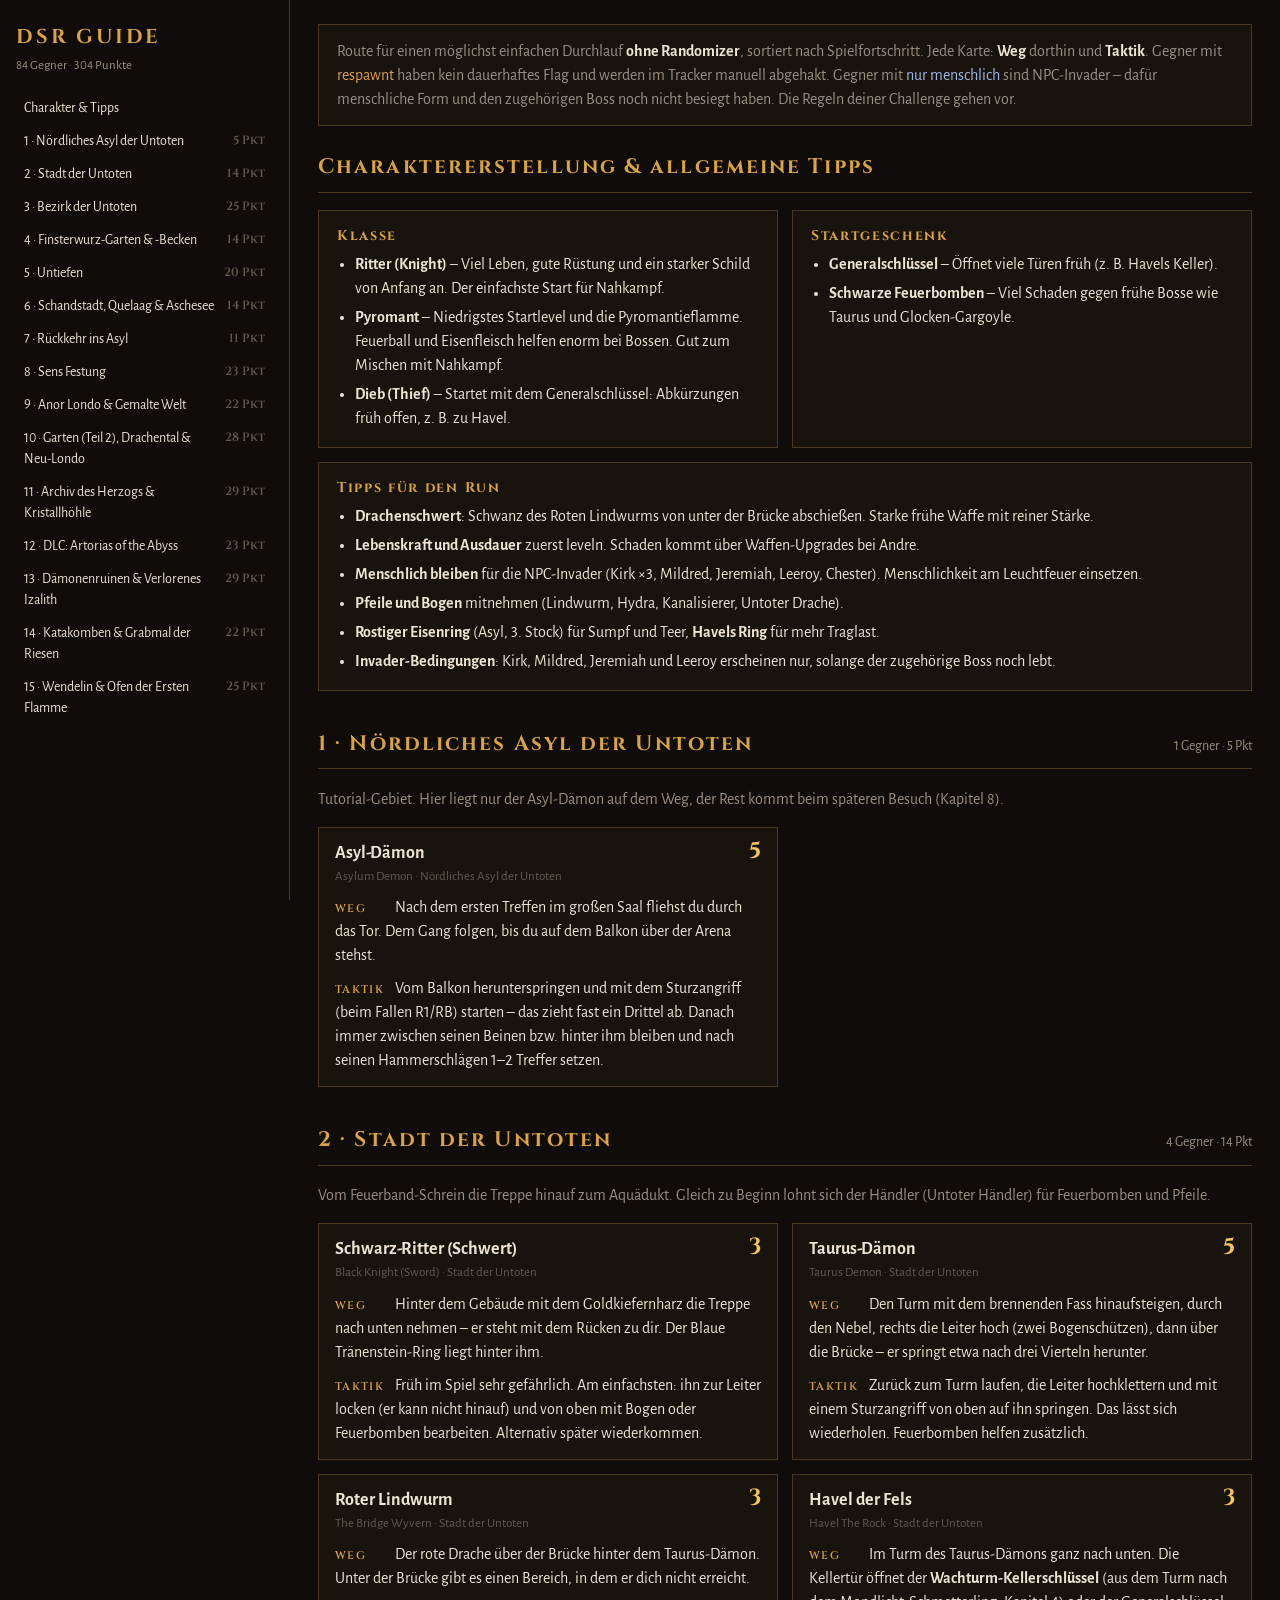
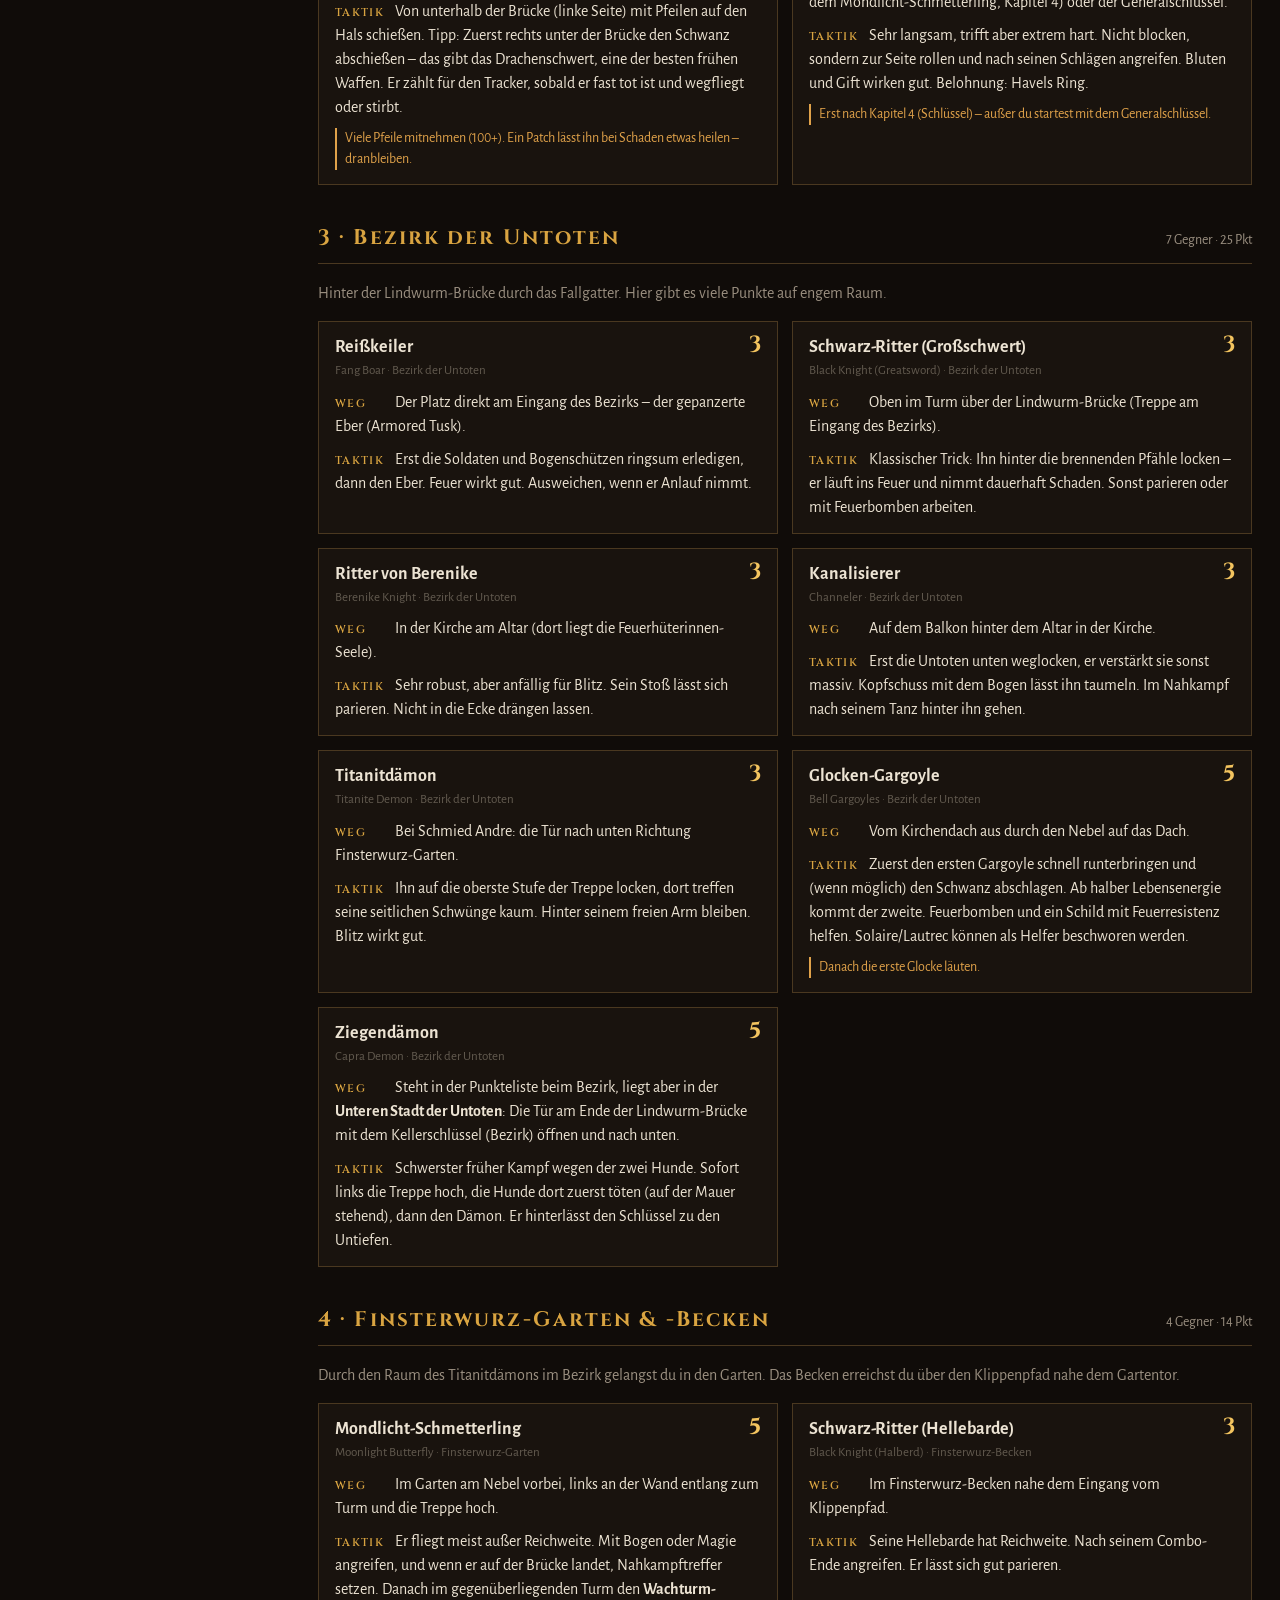
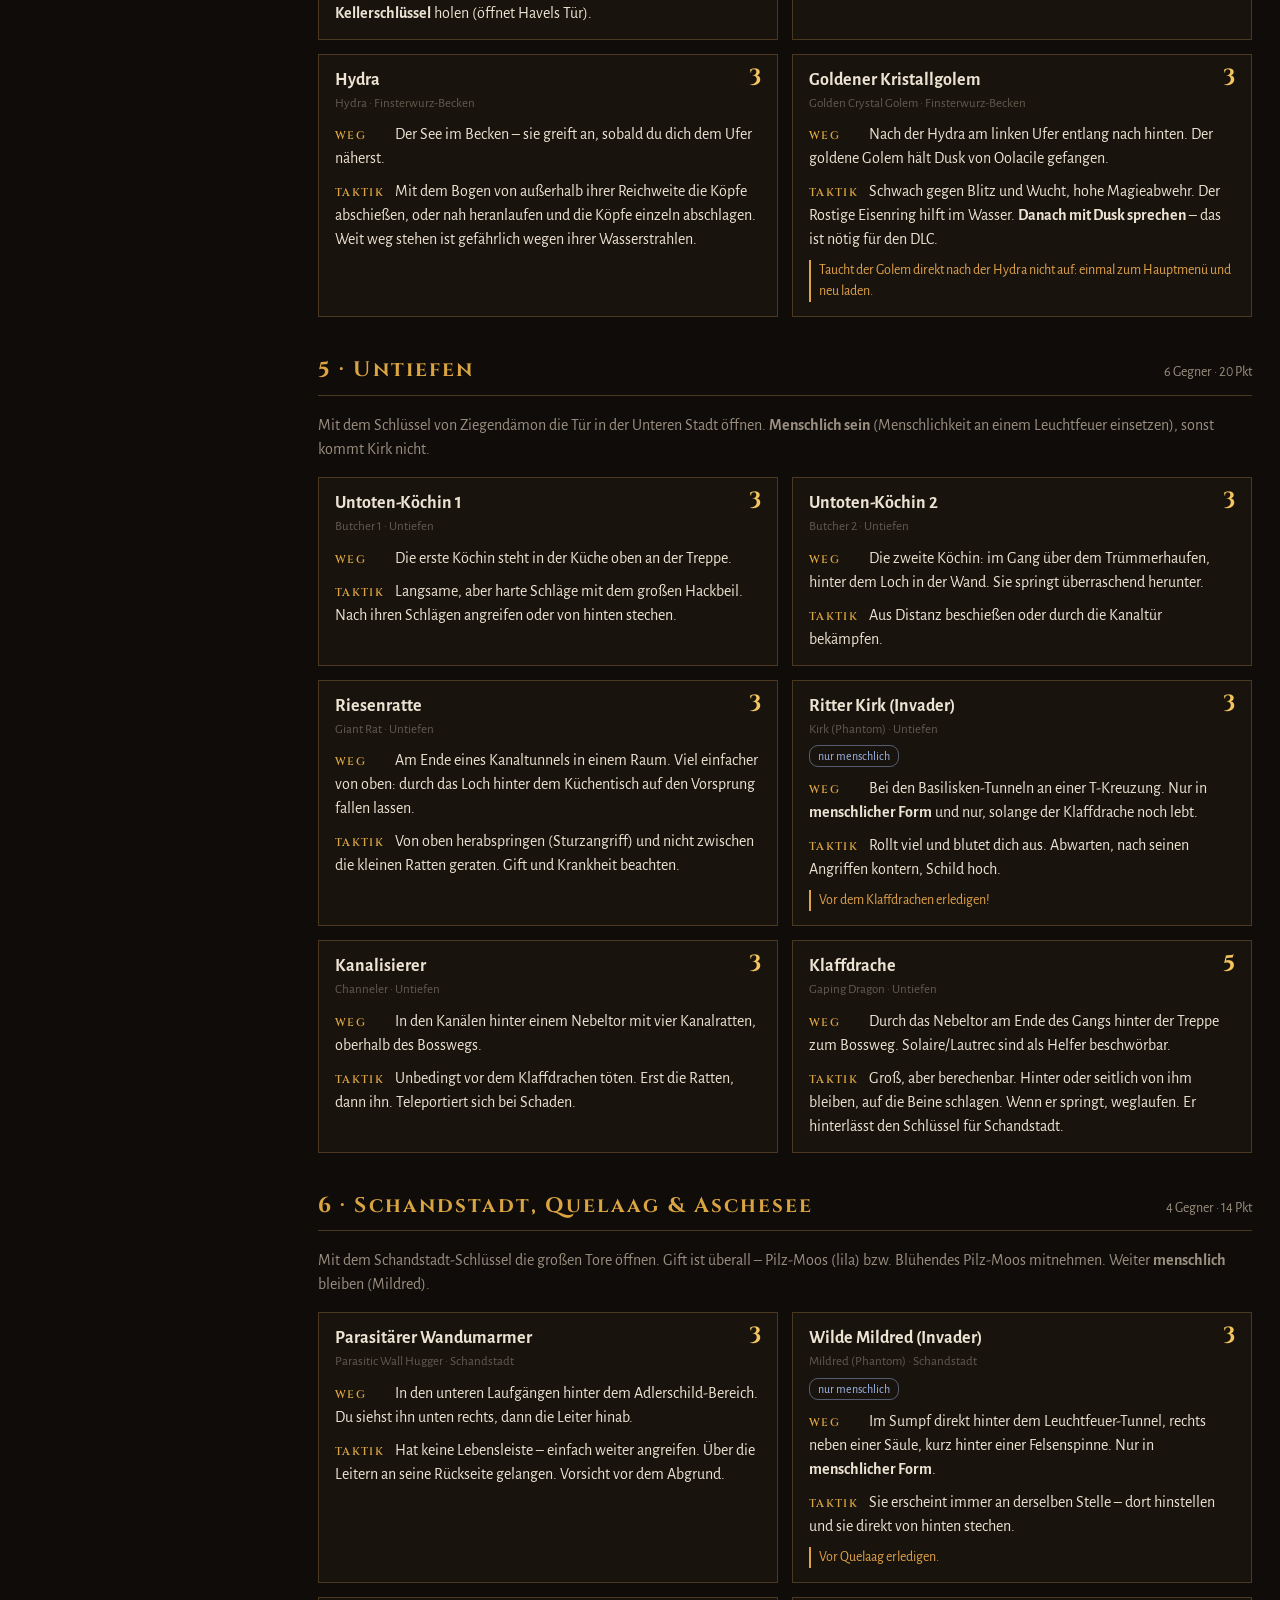
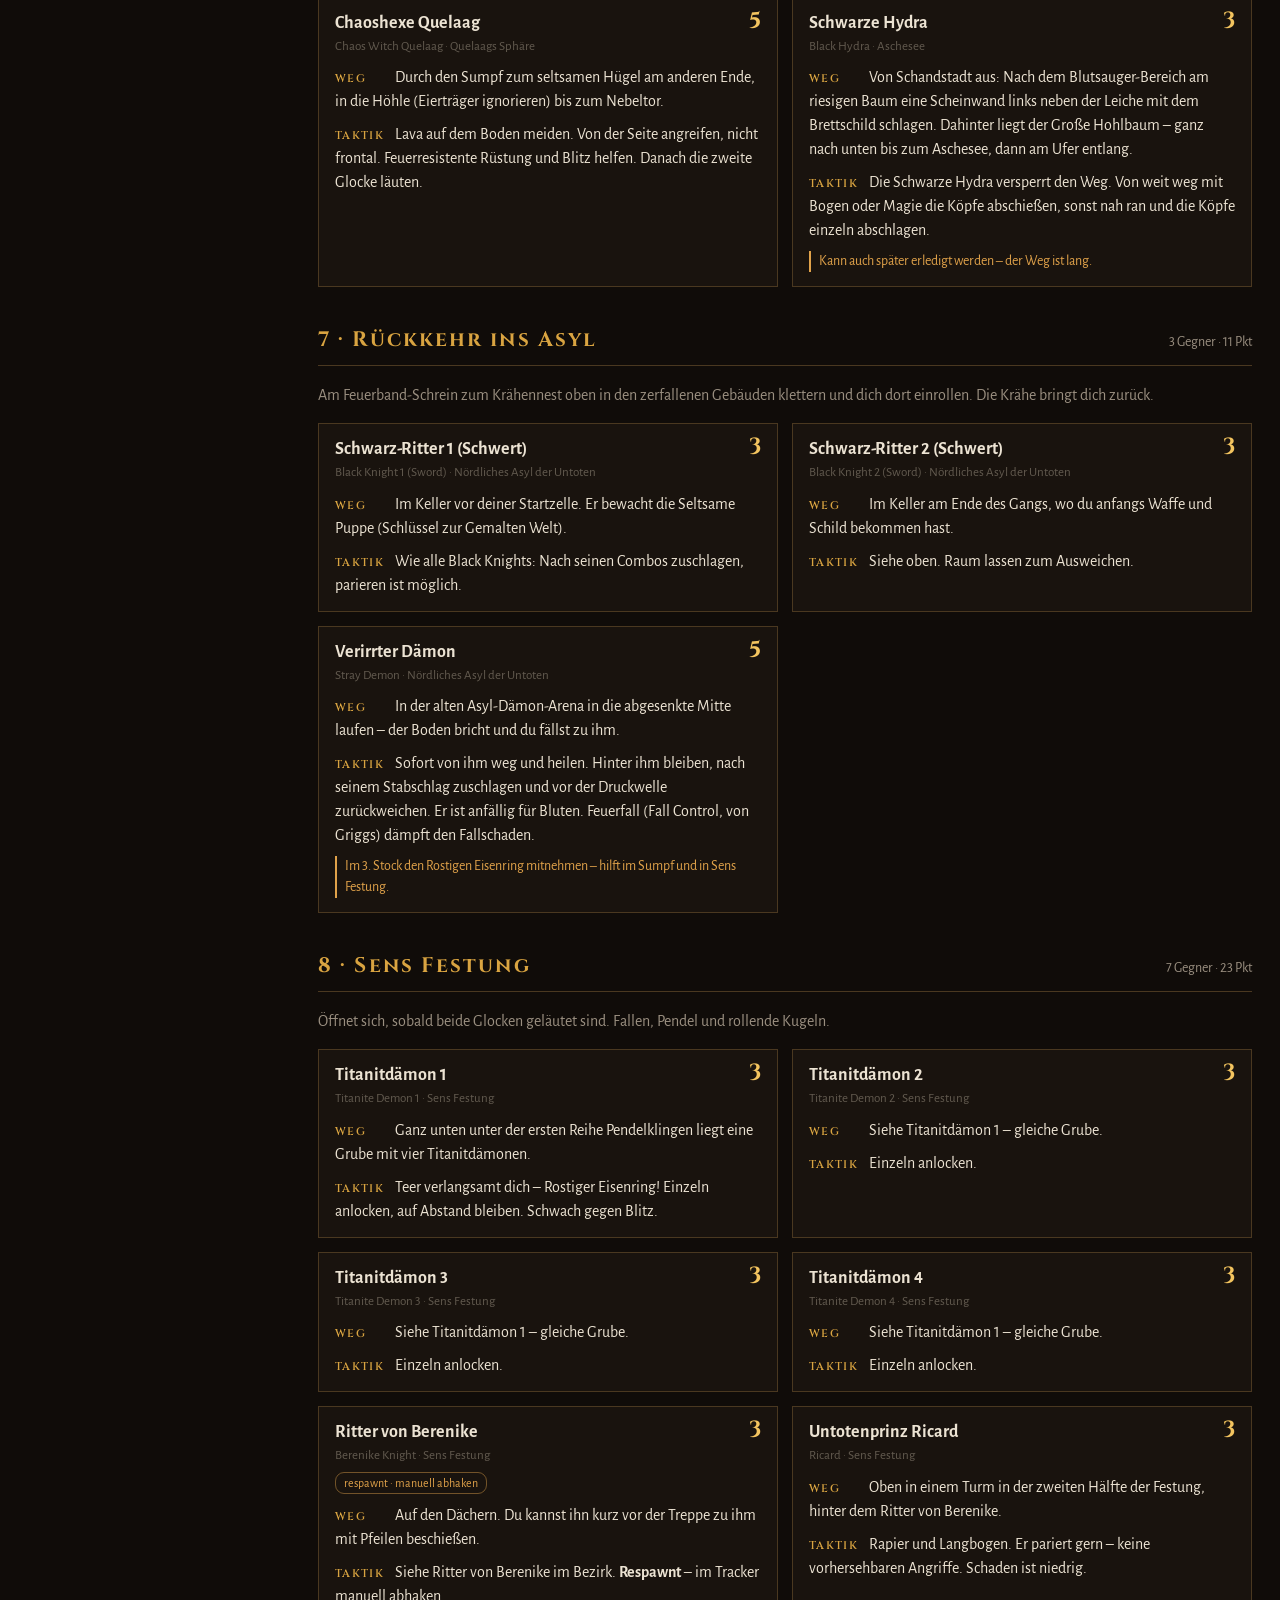
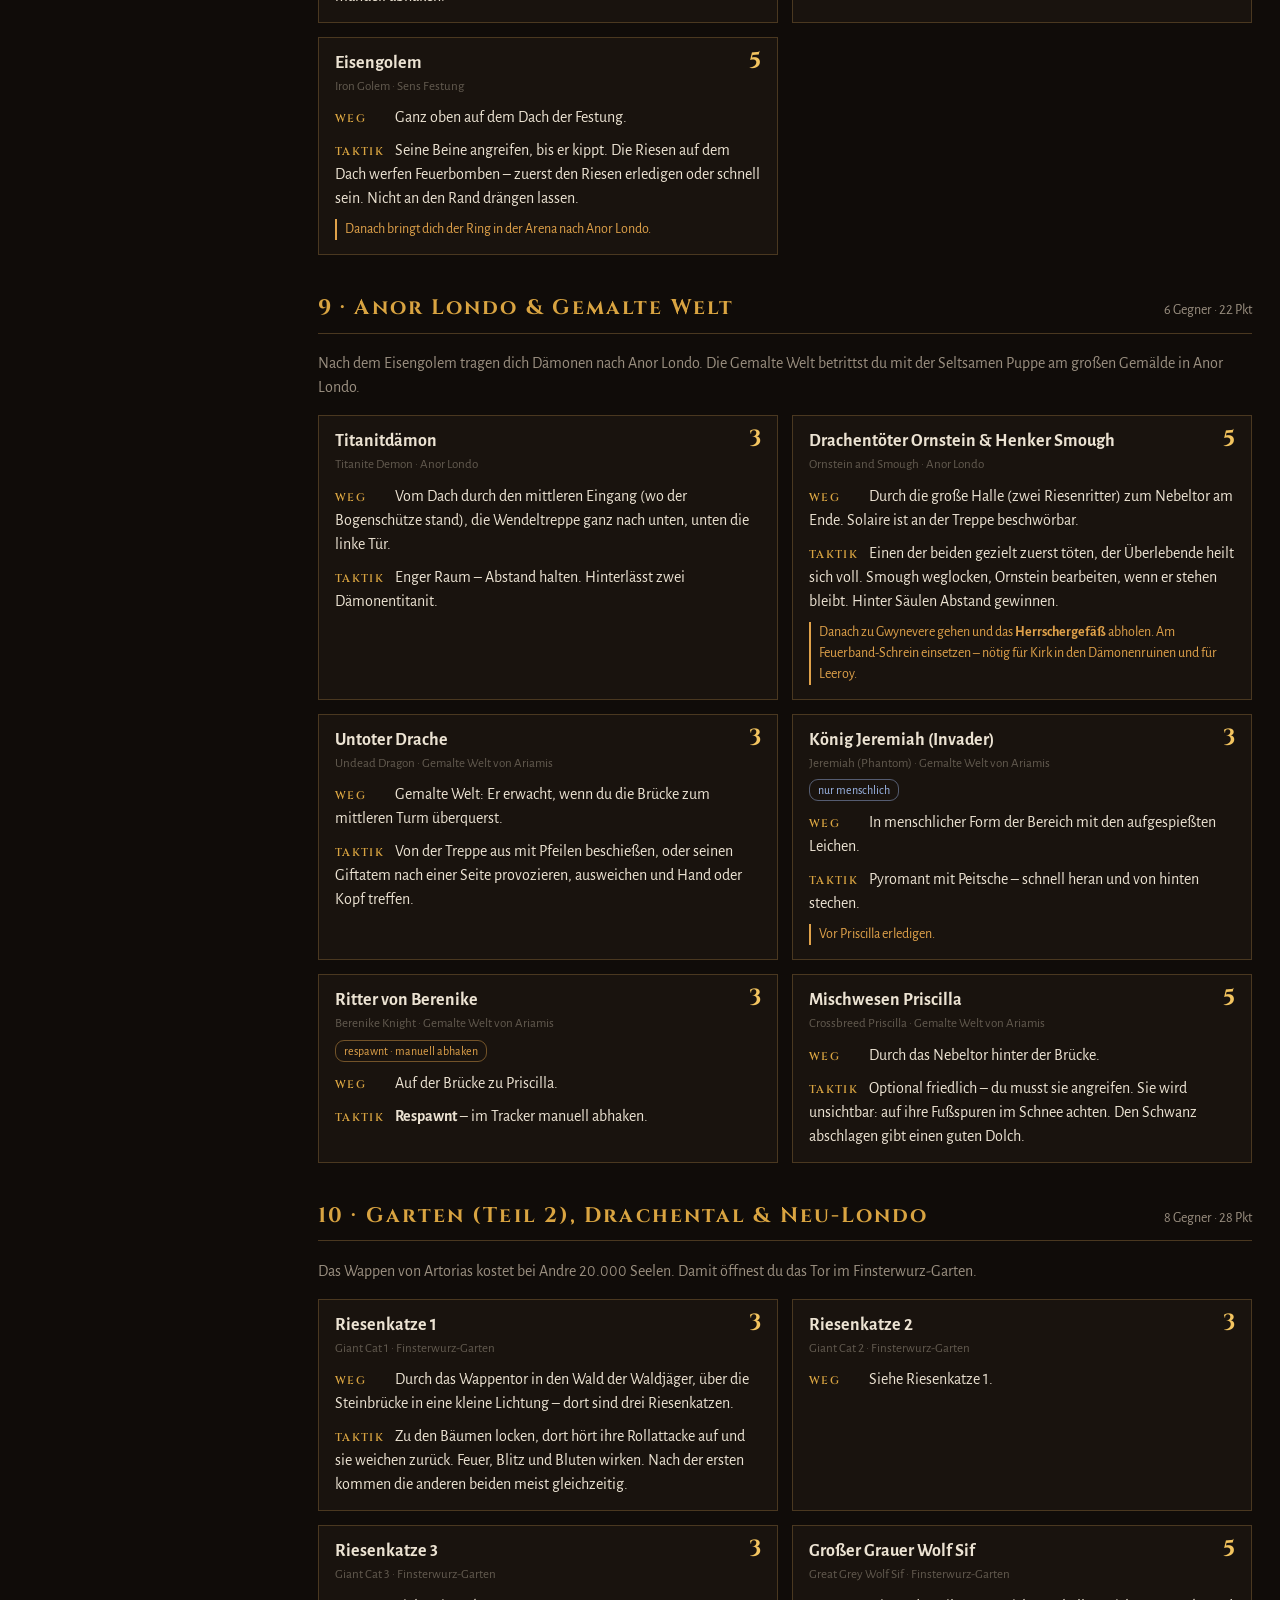
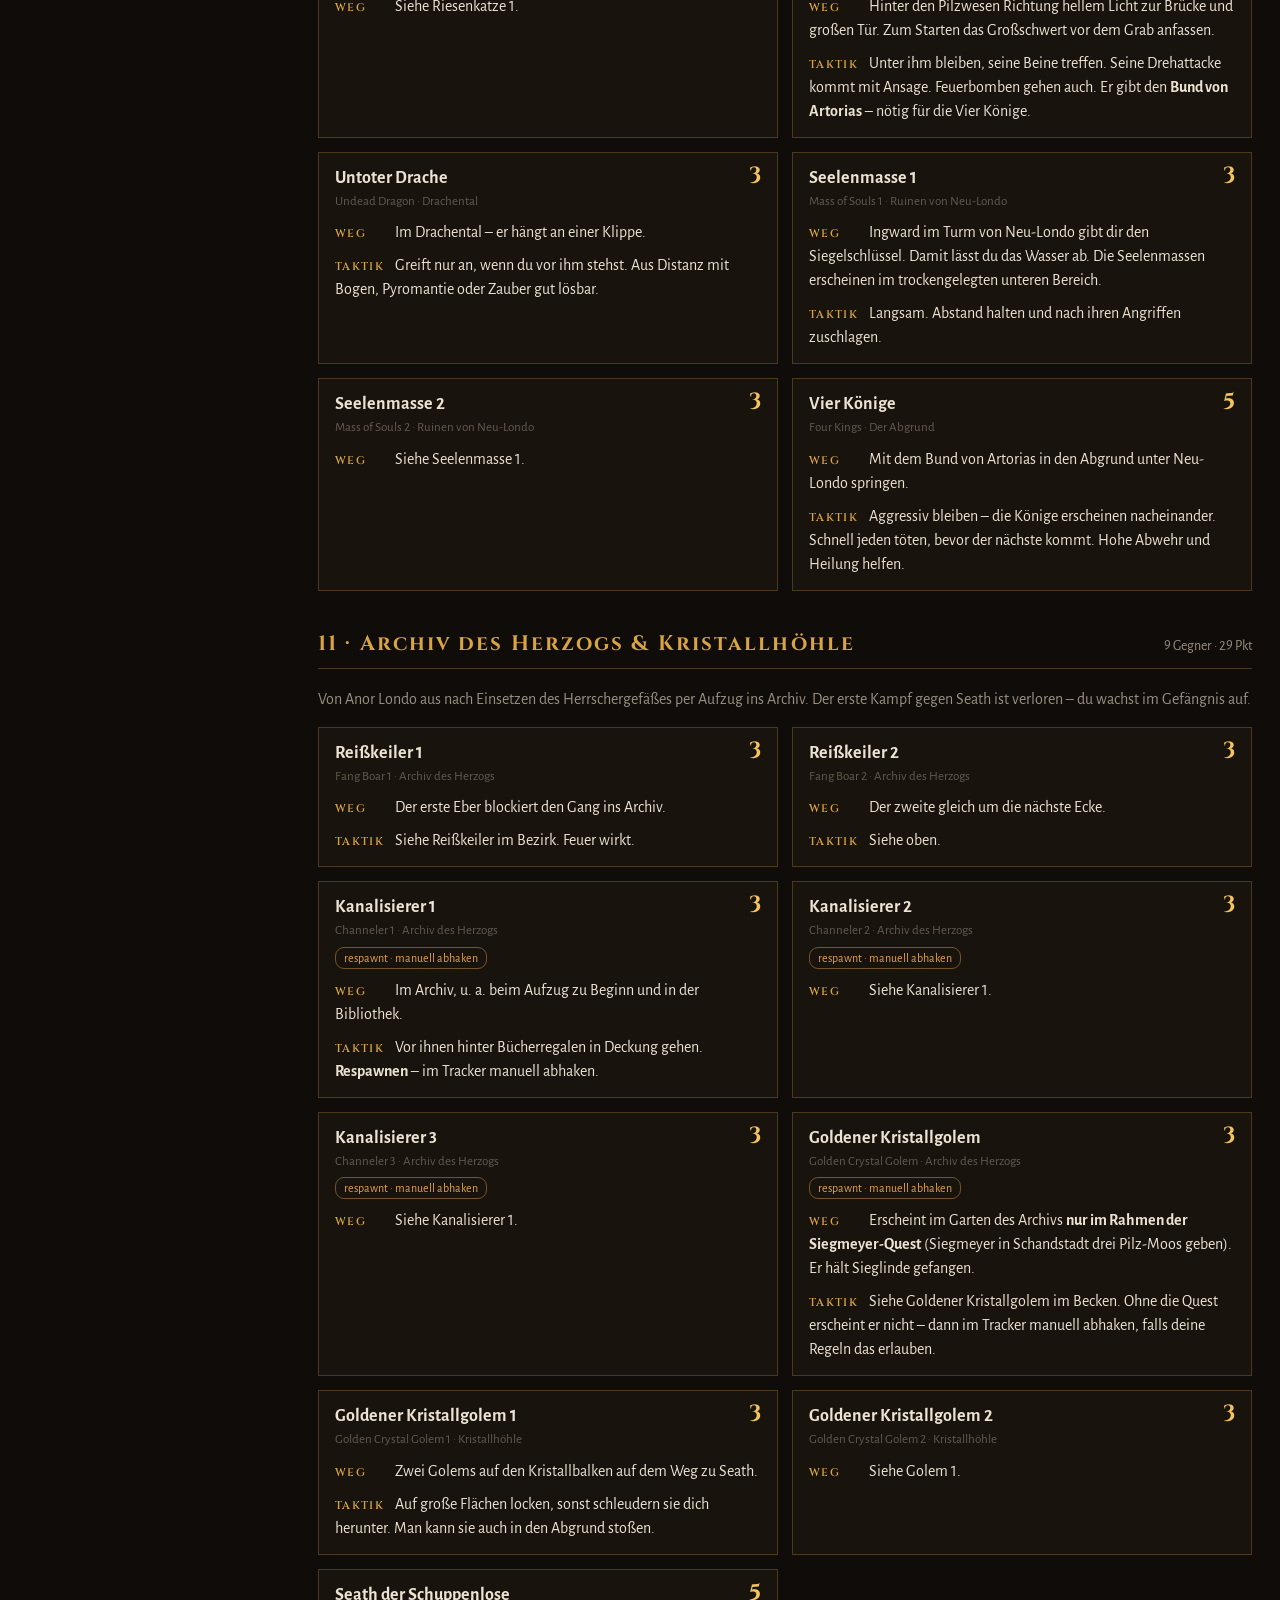
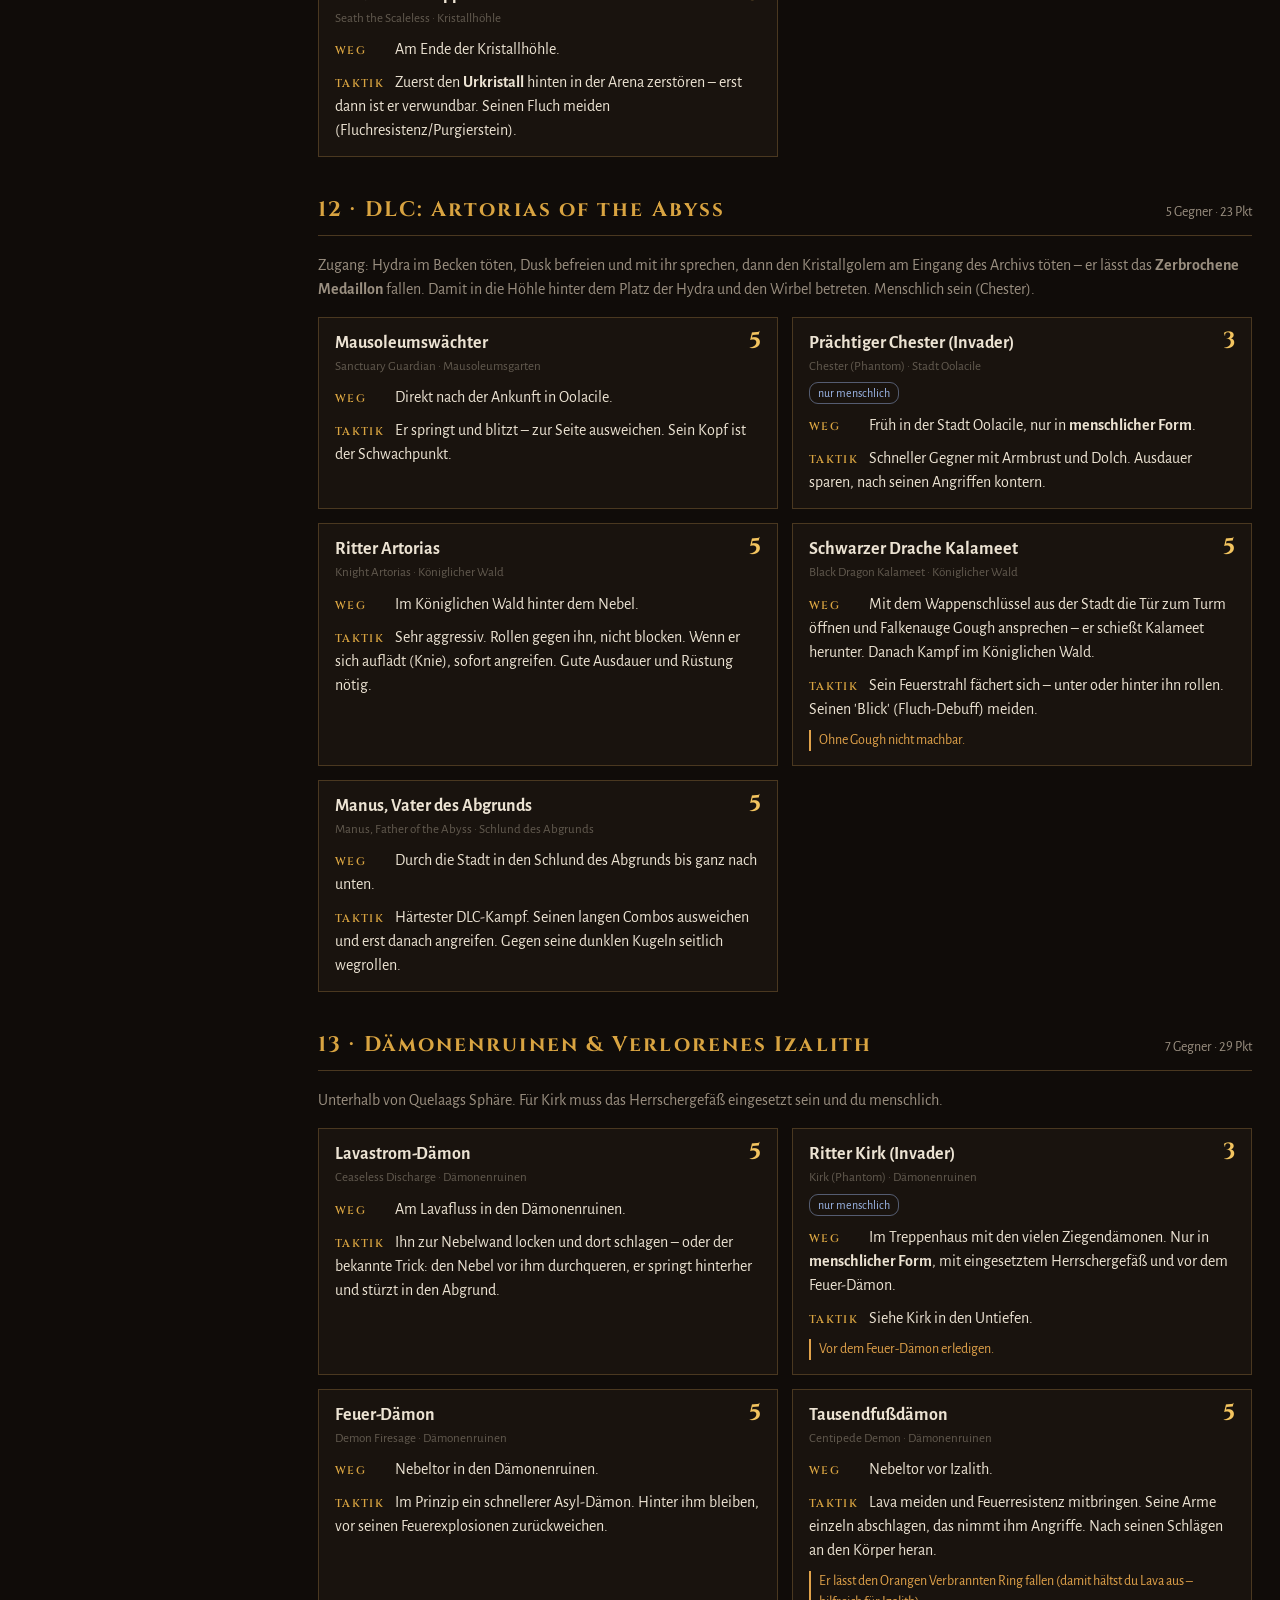
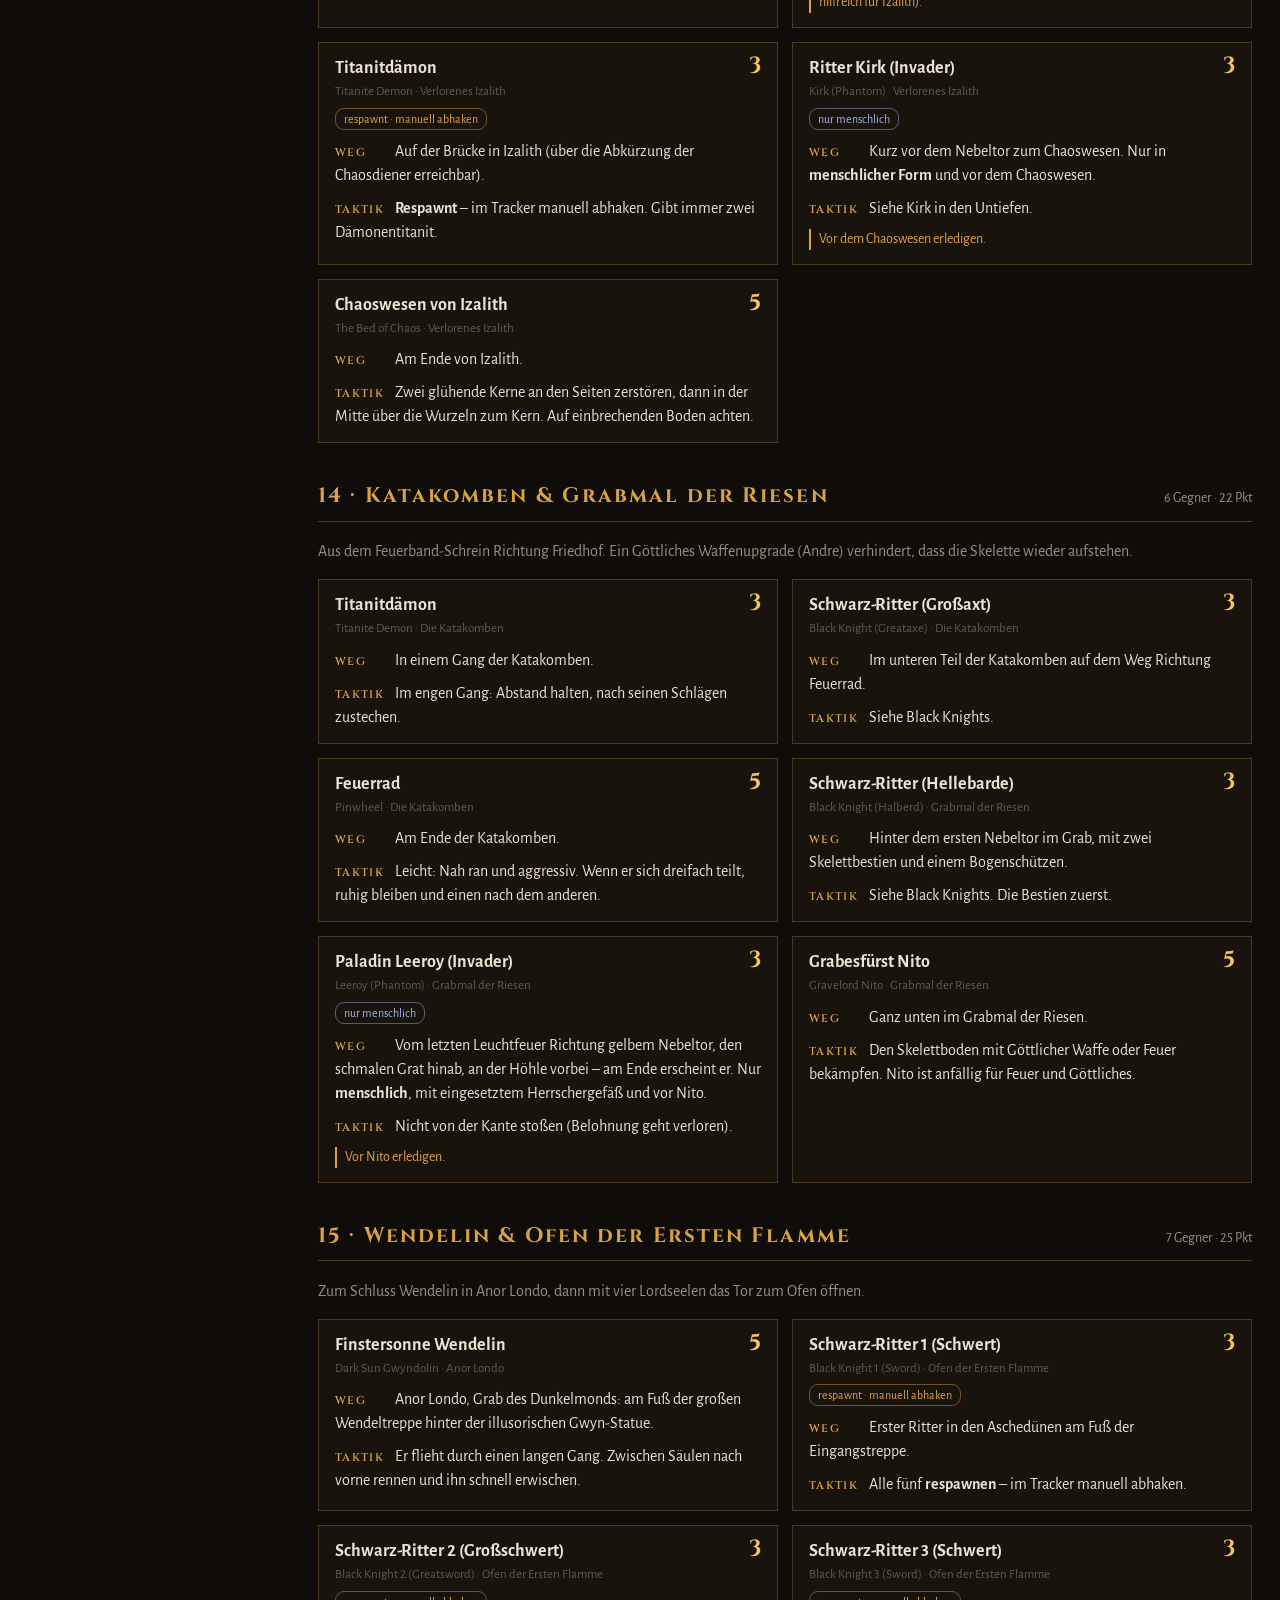
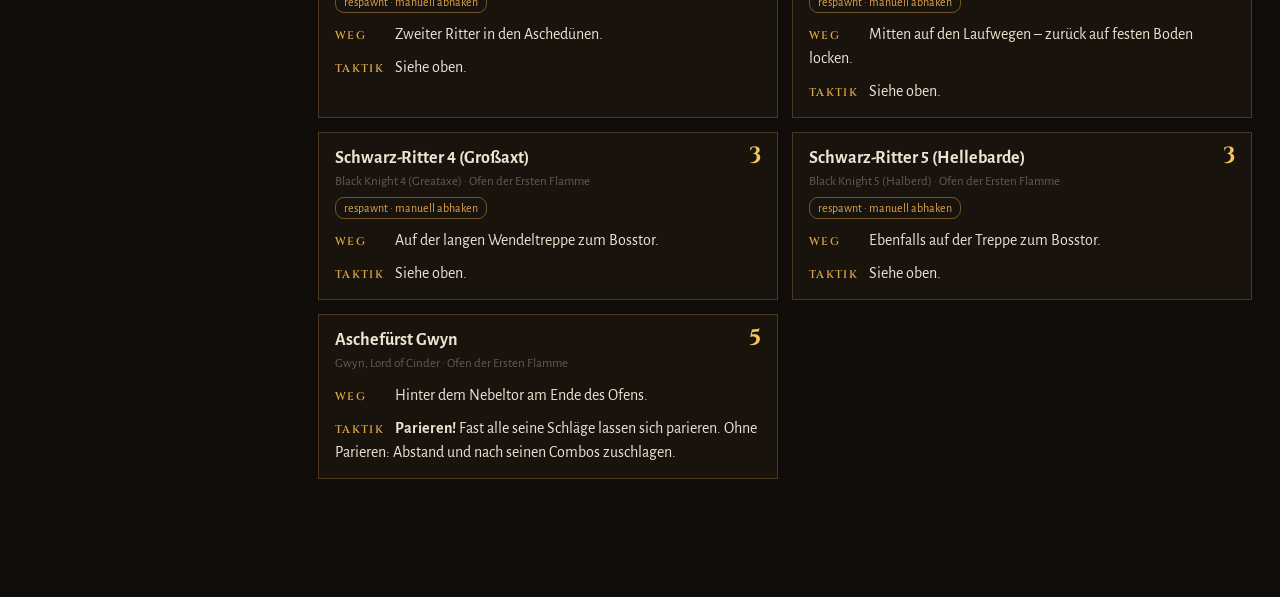
==== commit fb0a746c: "Sicherheit: lokaler Webserver abgesichert, minimale Prozessrechte, keine externen Verbindungen - Web" ====
--- a/guide.html
+++ b/guide.html
@@ -4,8 +4,7 @@
 <meta charset="utf-8">
 <meta name="viewport" content="width=device-width, initial-scale=1">
 <title>DSR Guide</title>
-<link rel="preconnect" href="https://fonts.googleapis.com">
-<link href="https://fonts.googleapis.com/css2?family=Cinzel:wght@600;700&family=Alegreya+Sans:wght@400;500;700&display=swap" rel="stylesheet">
+<link rel="stylesheet" href="web/fonts/fonts.css">
 <style>
 :root { --bg:#100c09; --panel:#19130e; --panel2:#211910; --border:#4a3820; --gold:#d9a441; --gold2:#f3c45f; --text:#ece3d3; --muted:#9a8f80; --dim:#625a4f; --warn:#e0a24a; --inv:#9db7e8; }
 * { box-sizing:border-box; }
--- a/web/fonts/fonts.css
+++ b/web/fonts/fonts.css
@@ -0,0 +1,10 @@
+/* Schriften lokal (SIL Open Font License 1.1, siehe OFL-*.txt) – keine Verbindung zu Google Fonts */
+@font-face { font-family: "Cinzel"; font-style: normal; font-weight: 600; font-display: swap; src: url(cinzel-latin-600-normal.woff2) format("woff2"); }
+@font-face { font-family: "Cinzel"; font-style: normal; font-weight: 700; font-display: swap; src: url(cinzel-latin-700-normal.woff2) format("woff2"); }
+@font-face { font-family: "Alegreya Sans"; font-style: normal; font-weight: 400; font-display: swap; src: url(alegreya-sans-latin-400-normal.woff2) format("woff2"); }
+@font-face { font-family: "Alegreya Sans"; font-style: normal; font-weight: 500; font-display: swap; src: url(alegreya-sans-latin-500-normal.woff2) format("woff2"); }
+@font-face { font-family: "Alegreya Sans"; font-style: normal; font-weight: 700; font-display: swap; src: url(alegreya-sans-latin-700-normal.woff2) format("woff2"); }
+@font-face { font-family: "Alegreya"; font-style: normal; font-weight: 700; font-display: swap; src: url(alegreya-latin-700-normal.woff2) format("woff2"); }
+@font-face { font-family: "Cormorant Garamond"; font-style: normal; font-weight: 500; font-display: swap; src: url(cormorant-garamond-latin-500-normal.woff2) format("woff2"); }
+@font-face { font-family: "Cormorant Garamond"; font-style: normal; font-weight: 600; font-display: swap; src: url(cormorant-garamond-latin-600-normal.woff2) format("woff2"); }
+@font-face { font-family: "Cormorant Garamond"; font-style: normal; font-weight: 700; font-display: swap; src: url(cormorant-garamond-latin-700-normal.woff2) format("woff2"); }
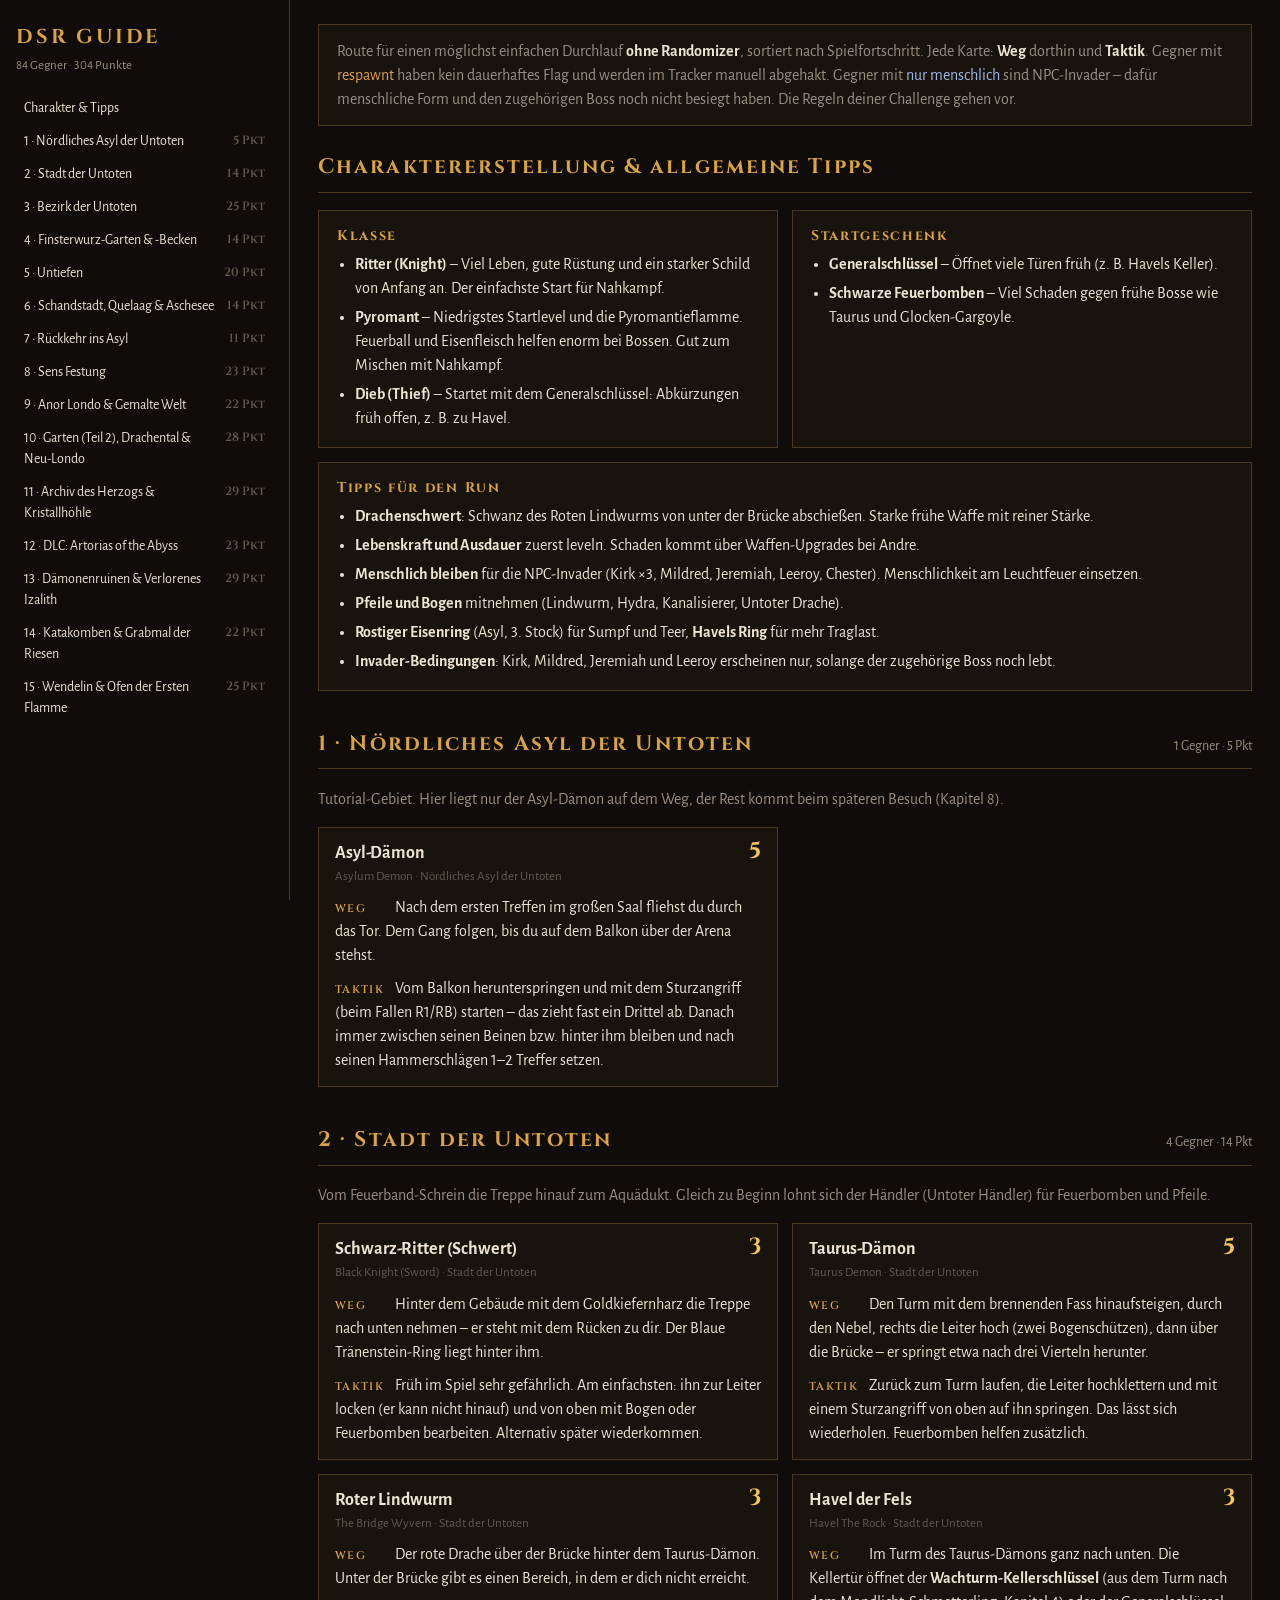
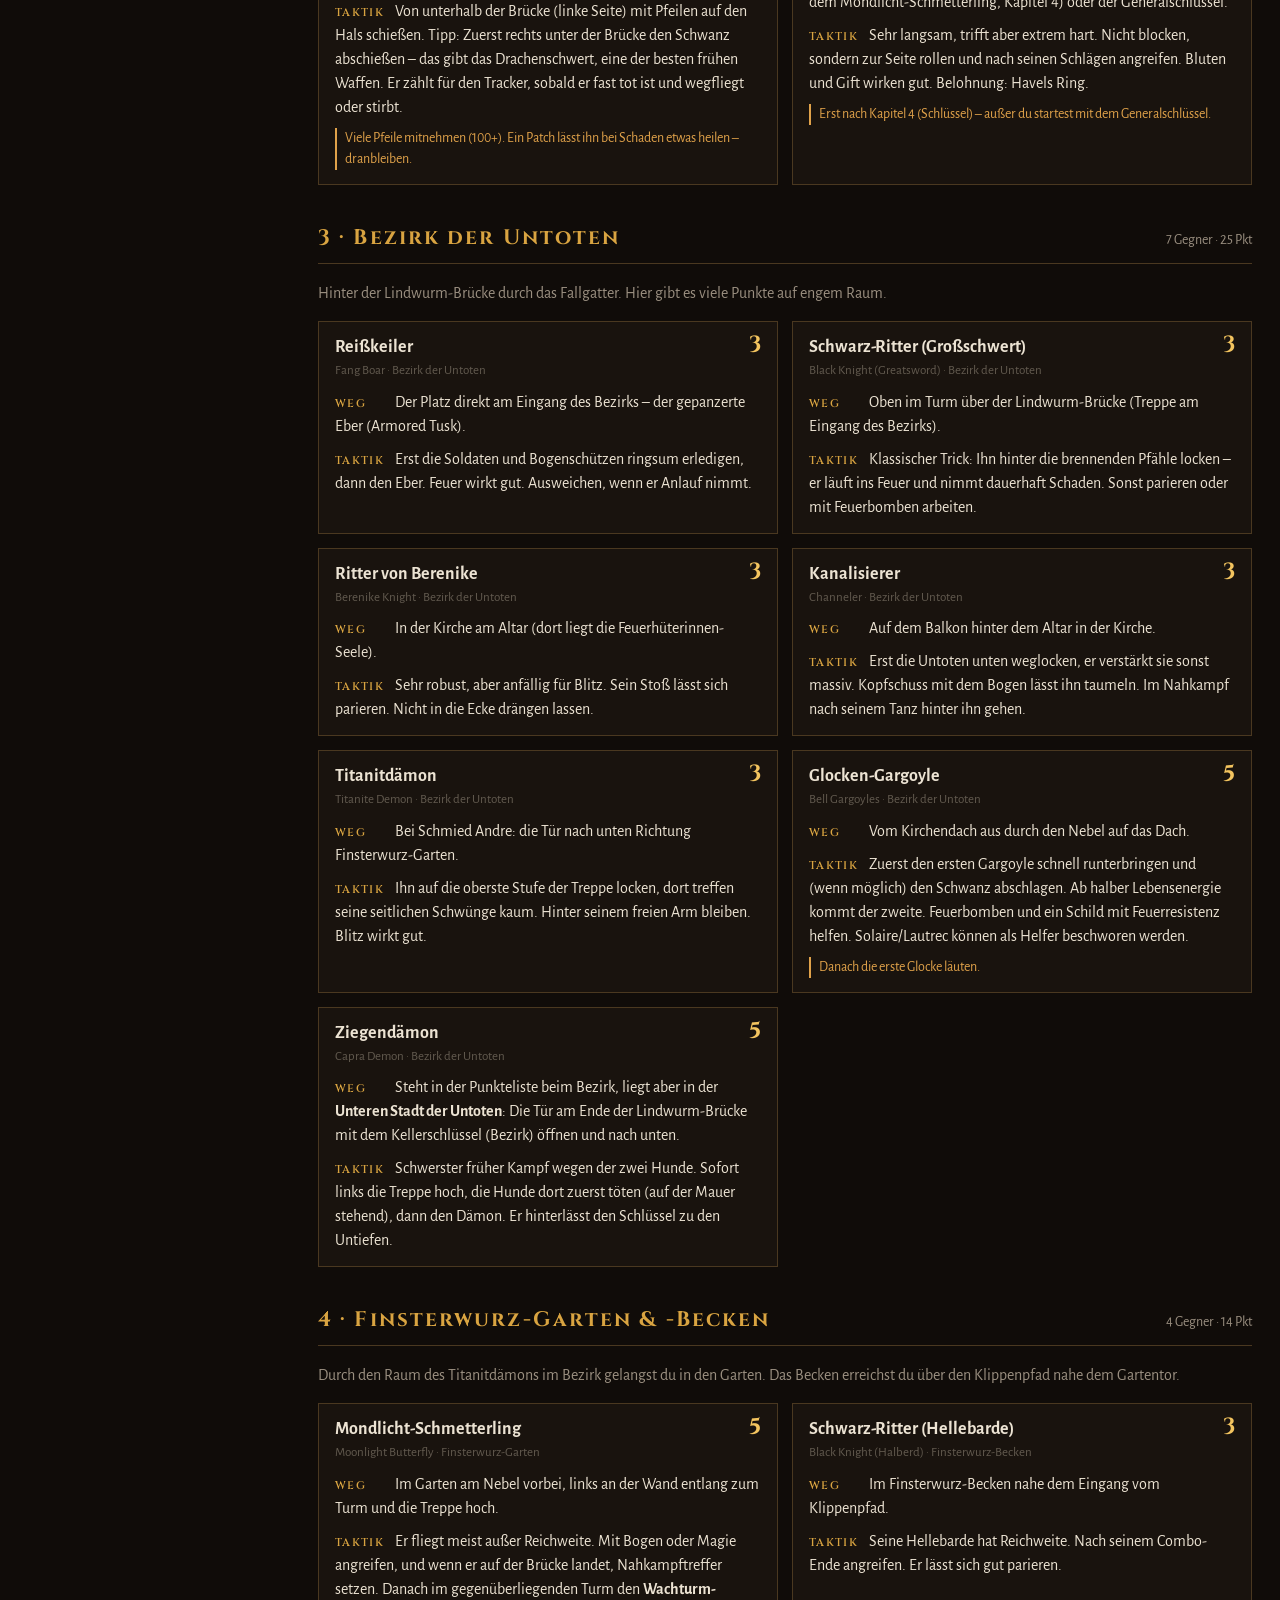
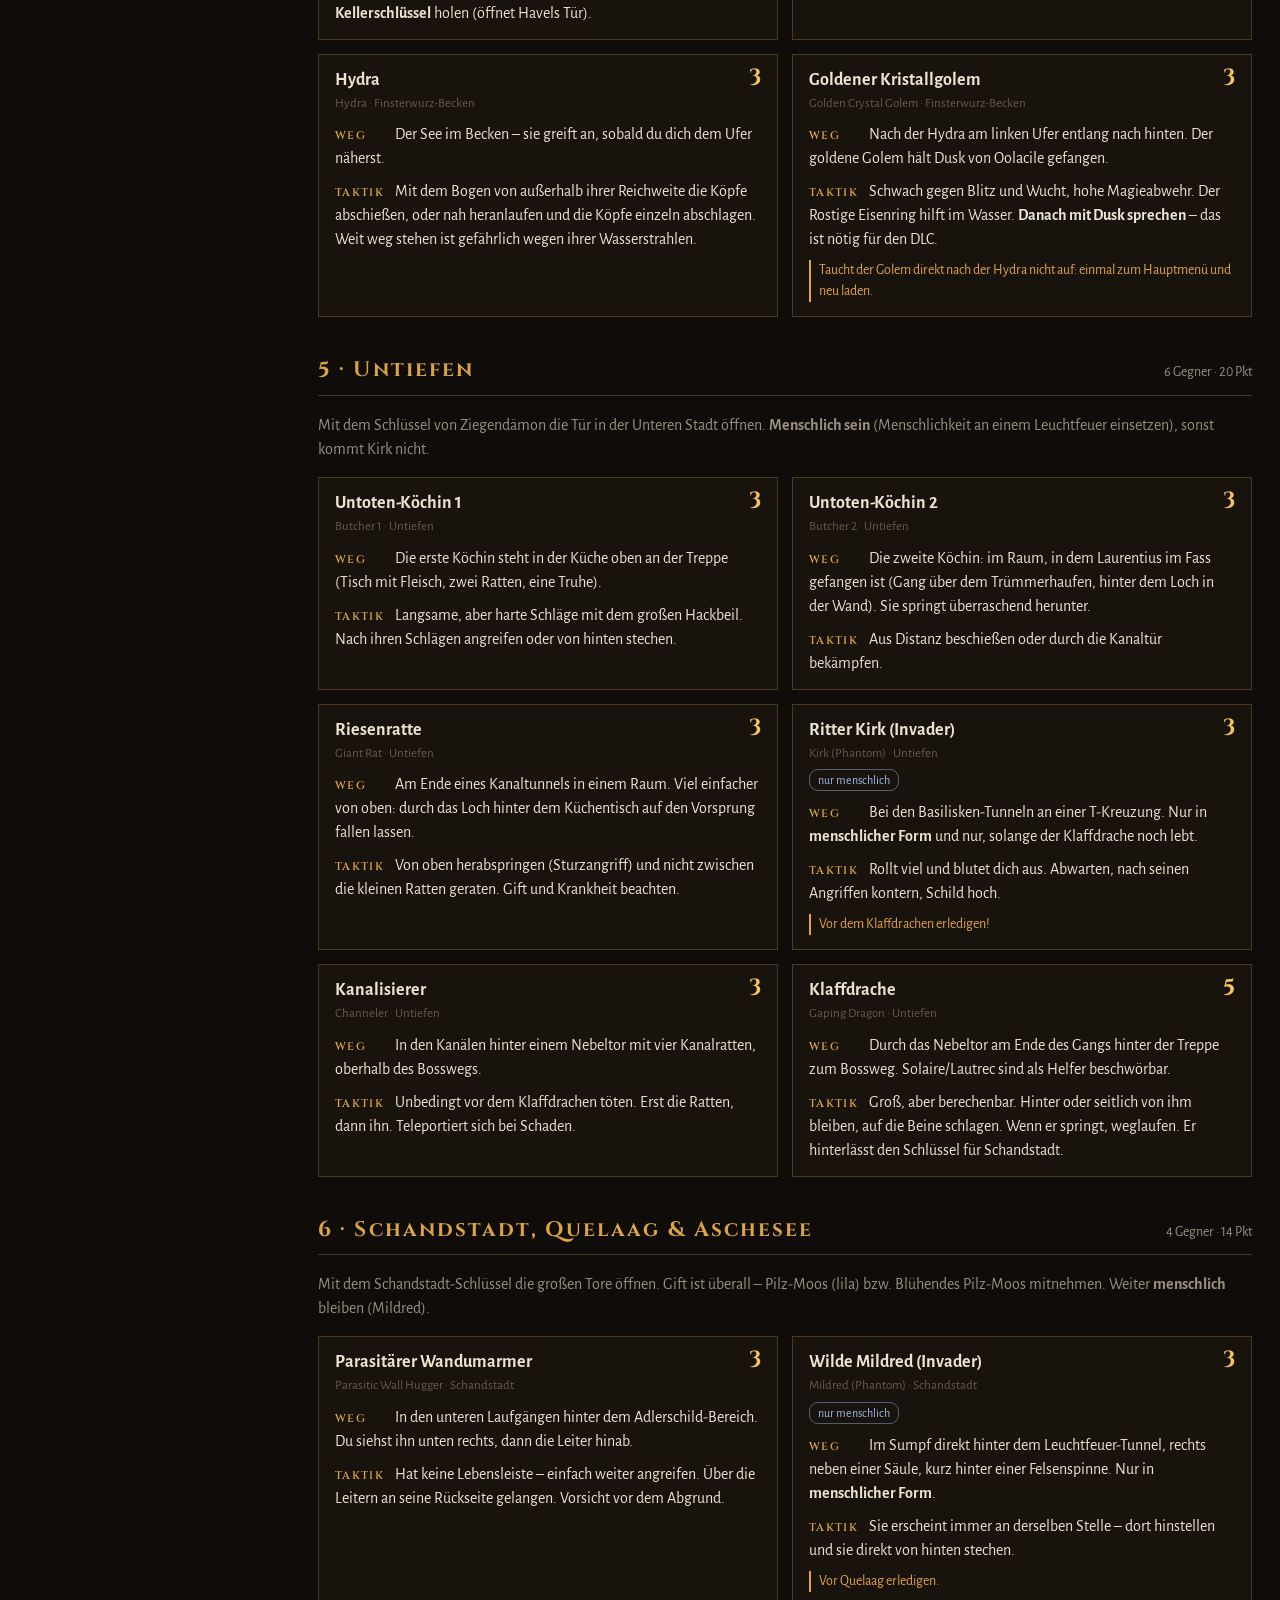
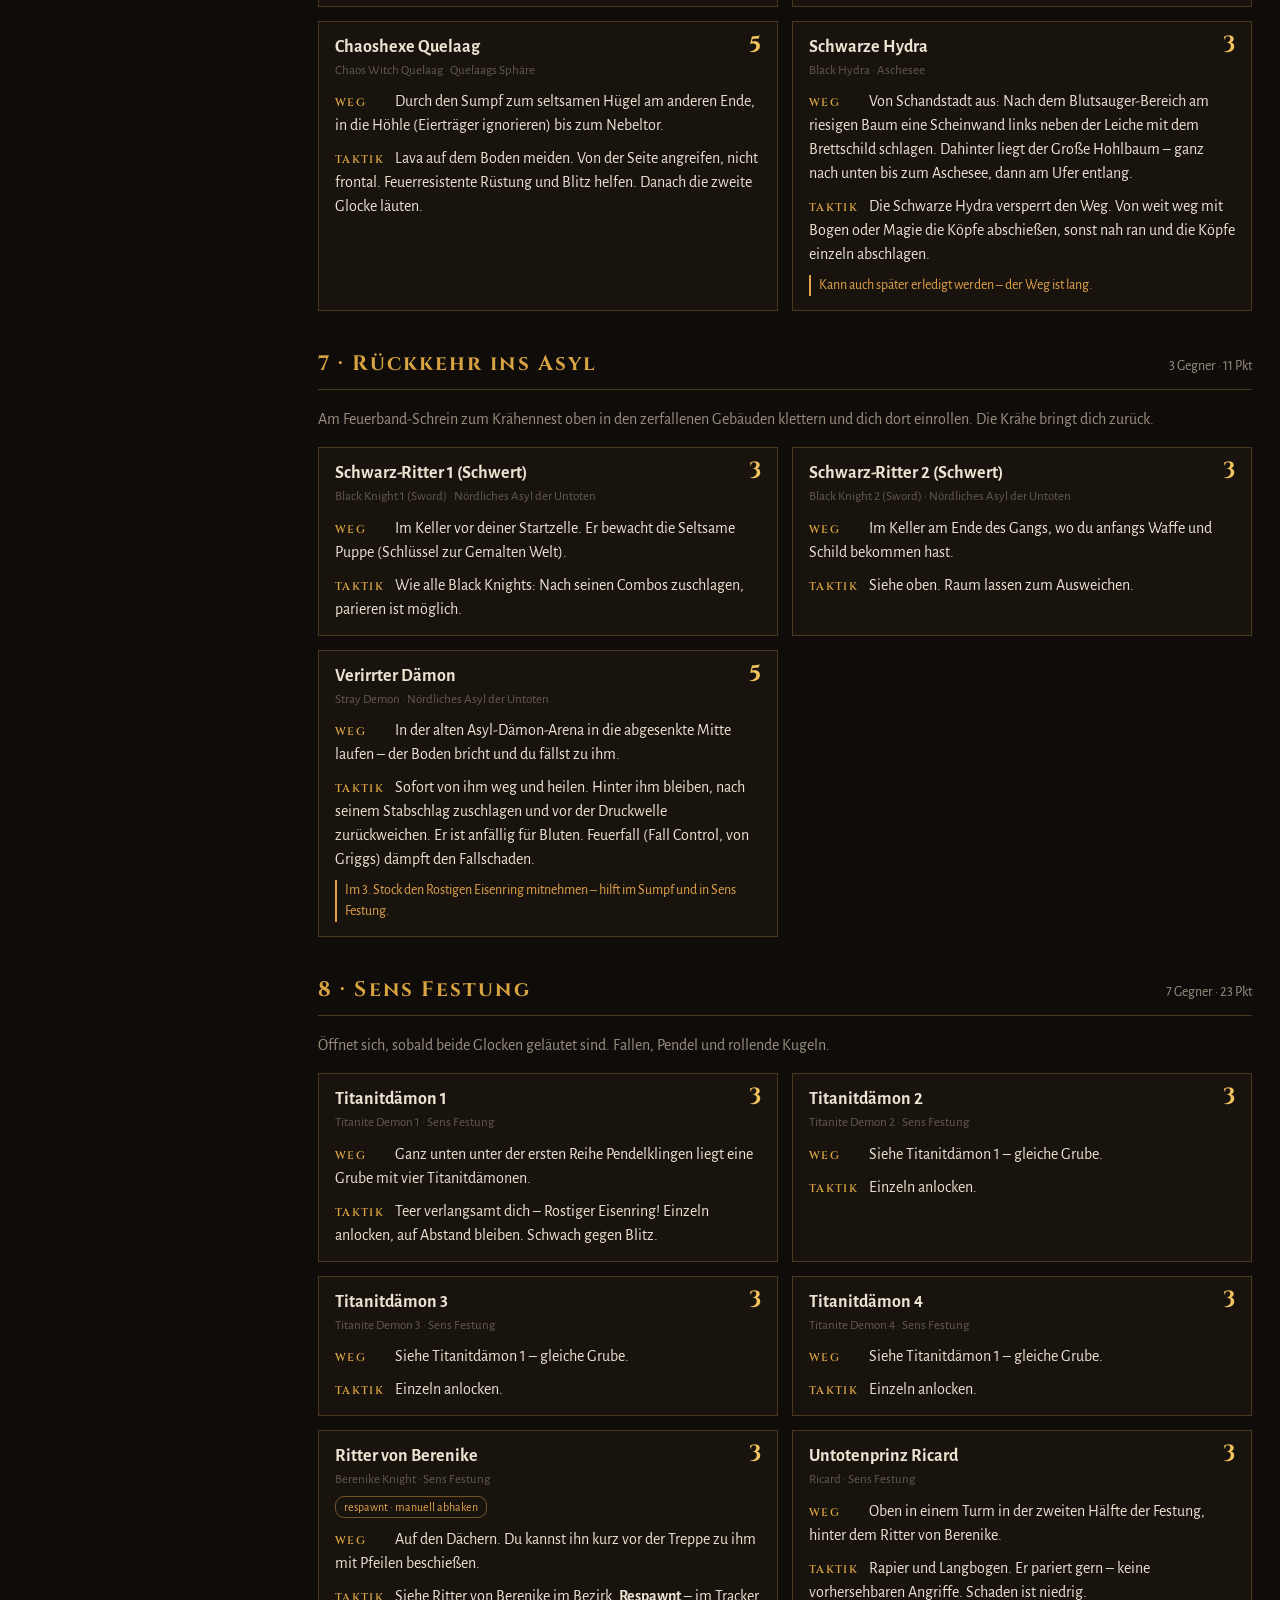
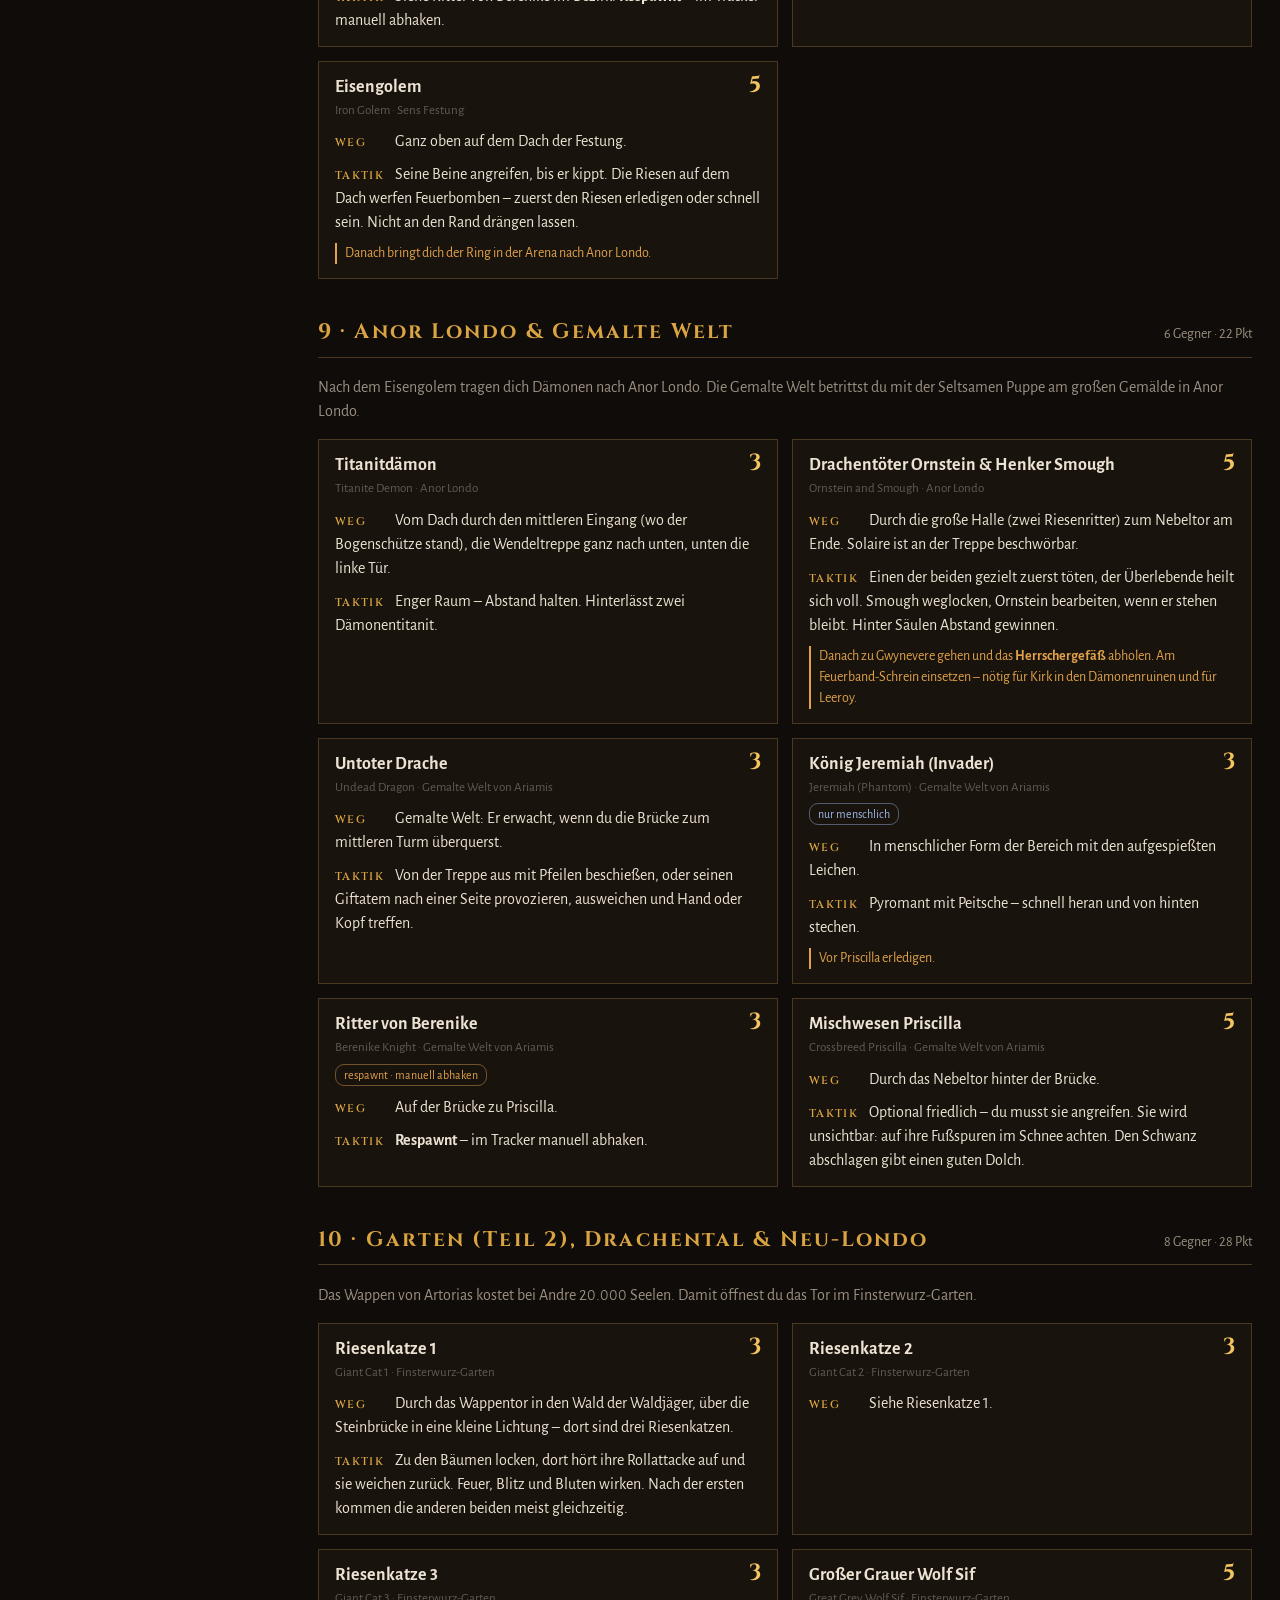
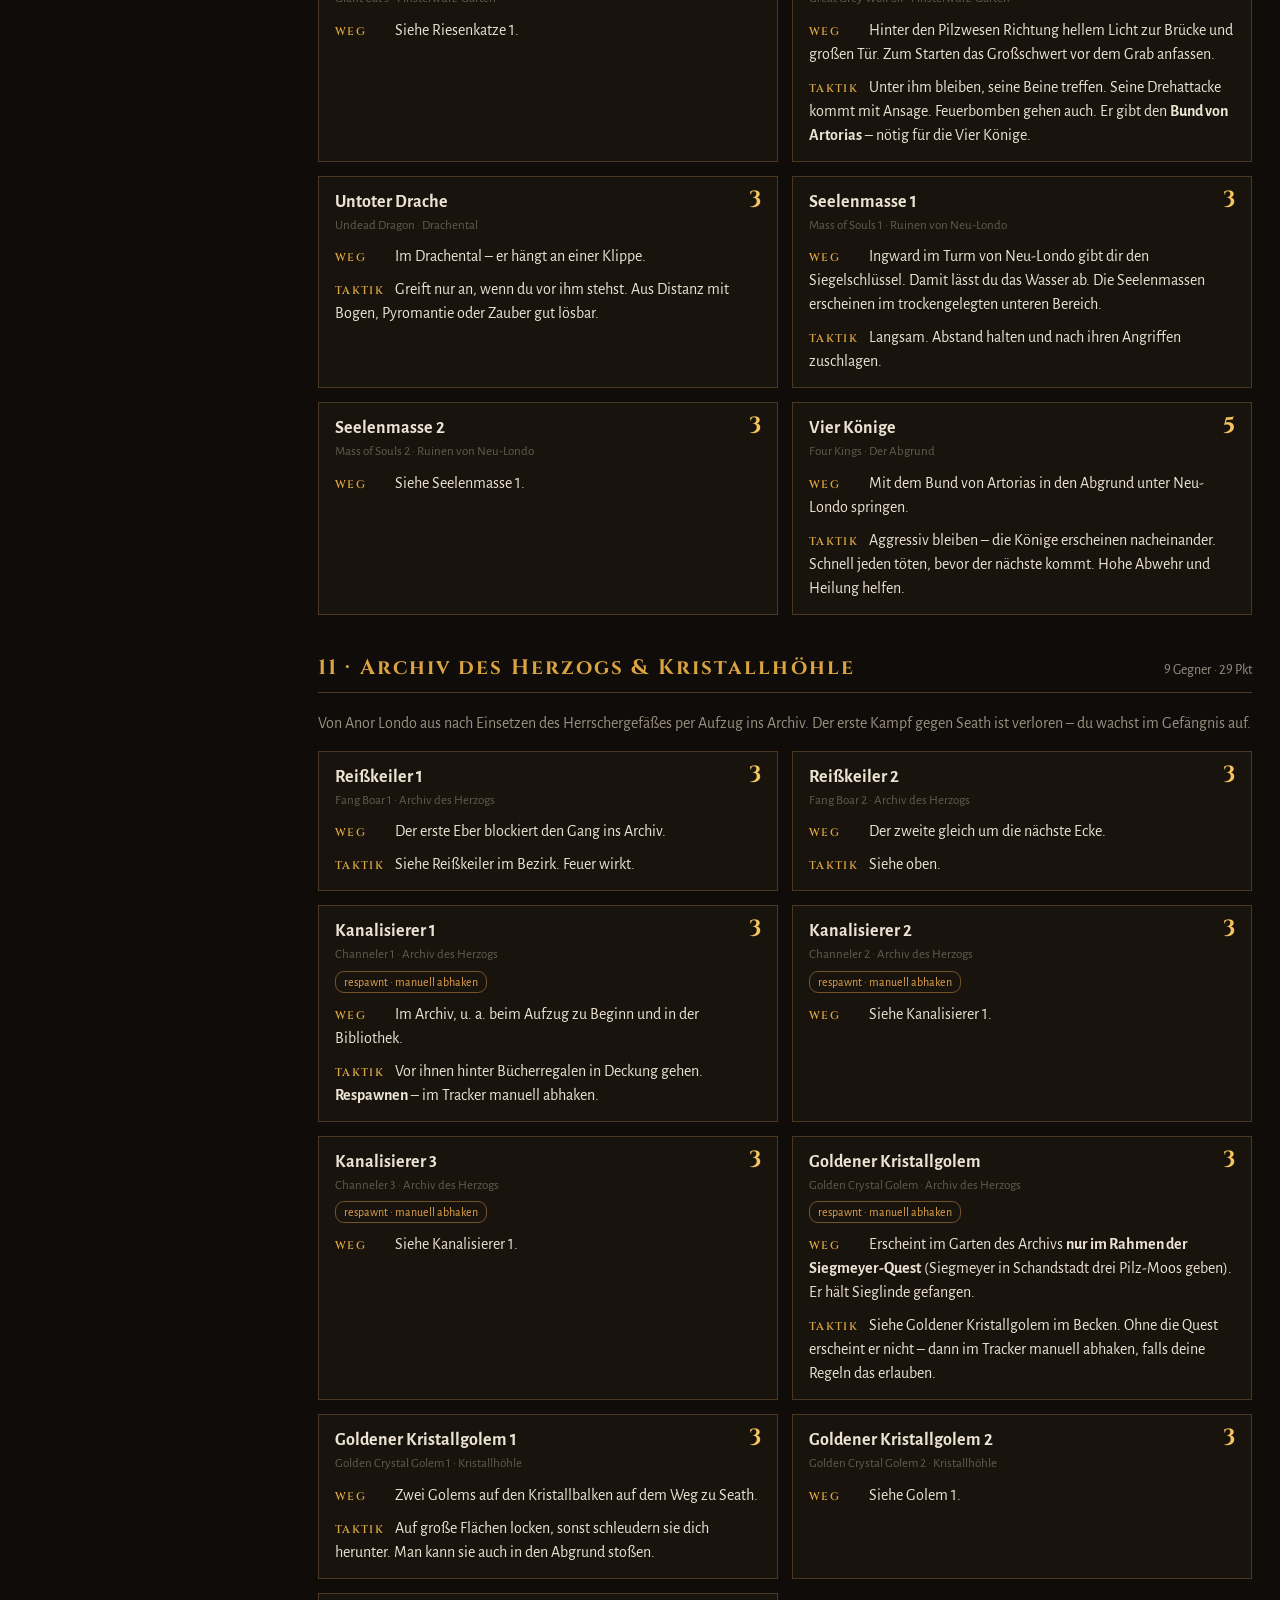
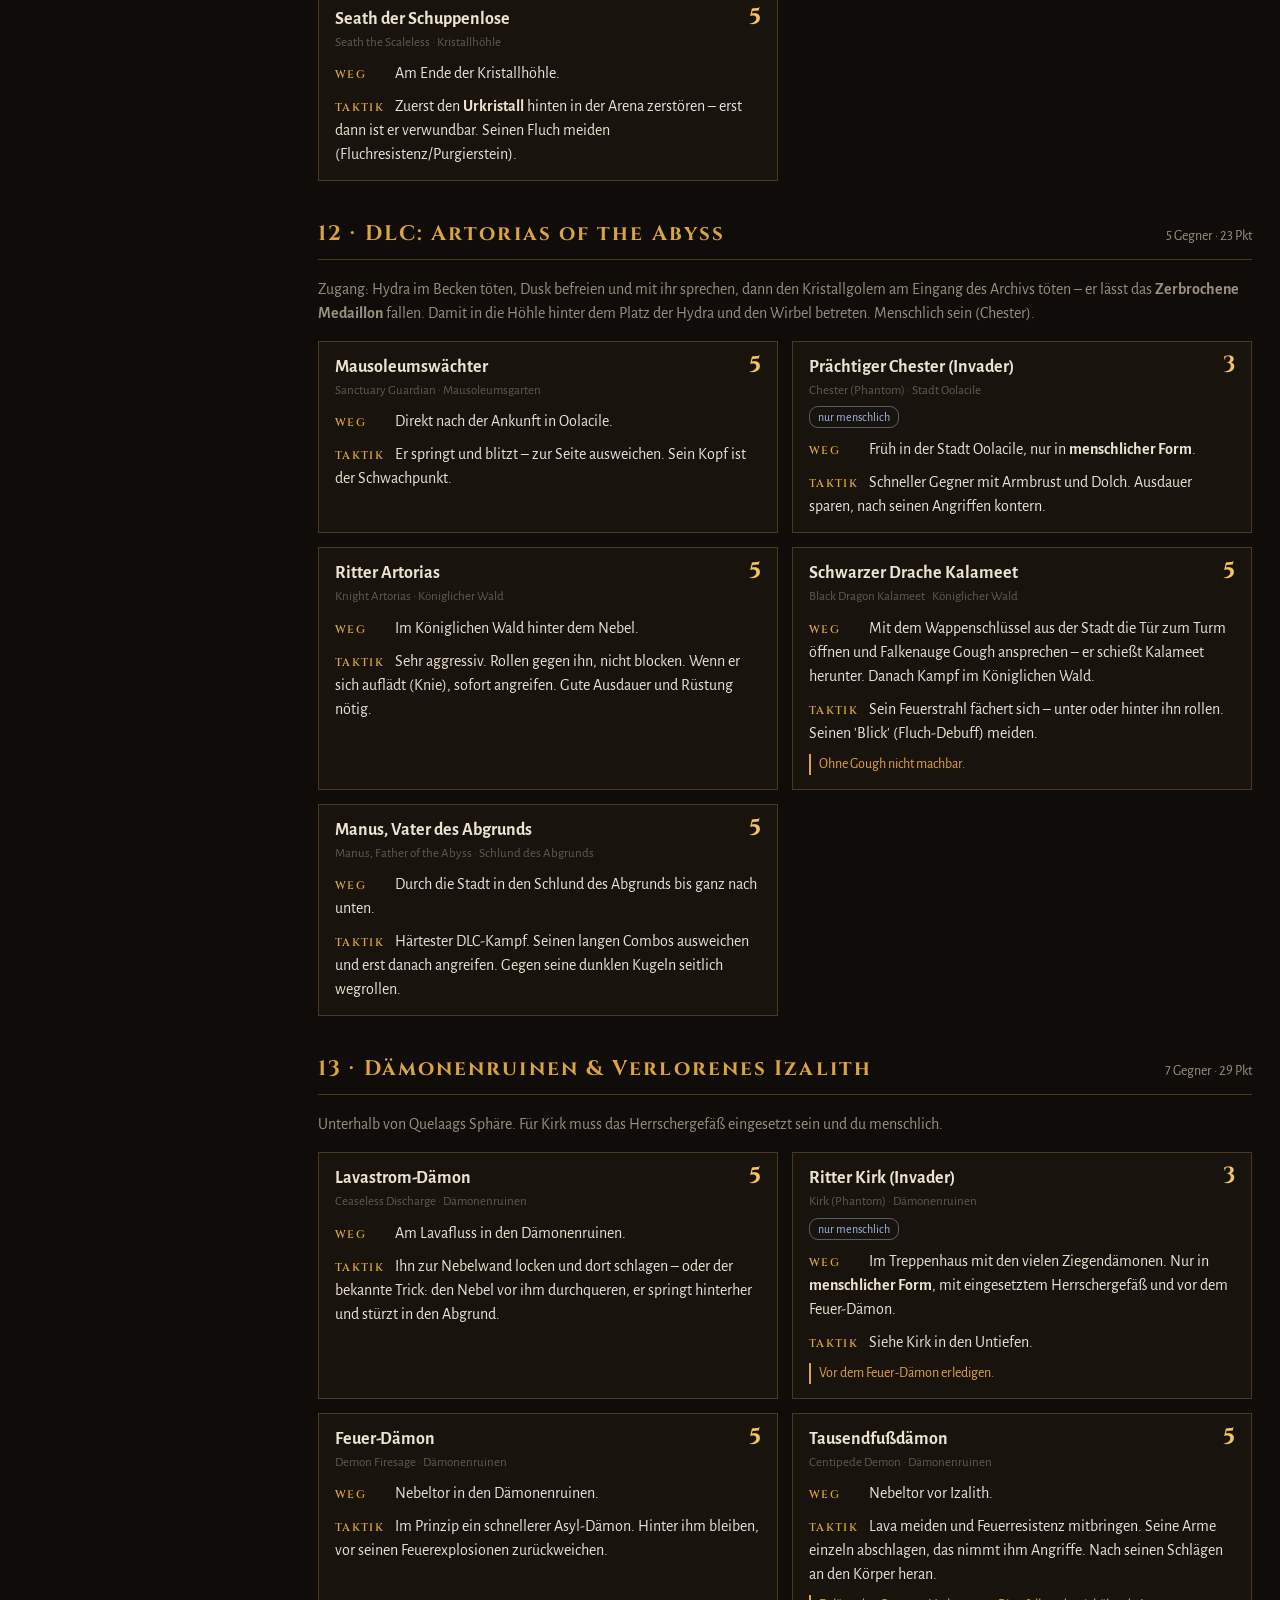
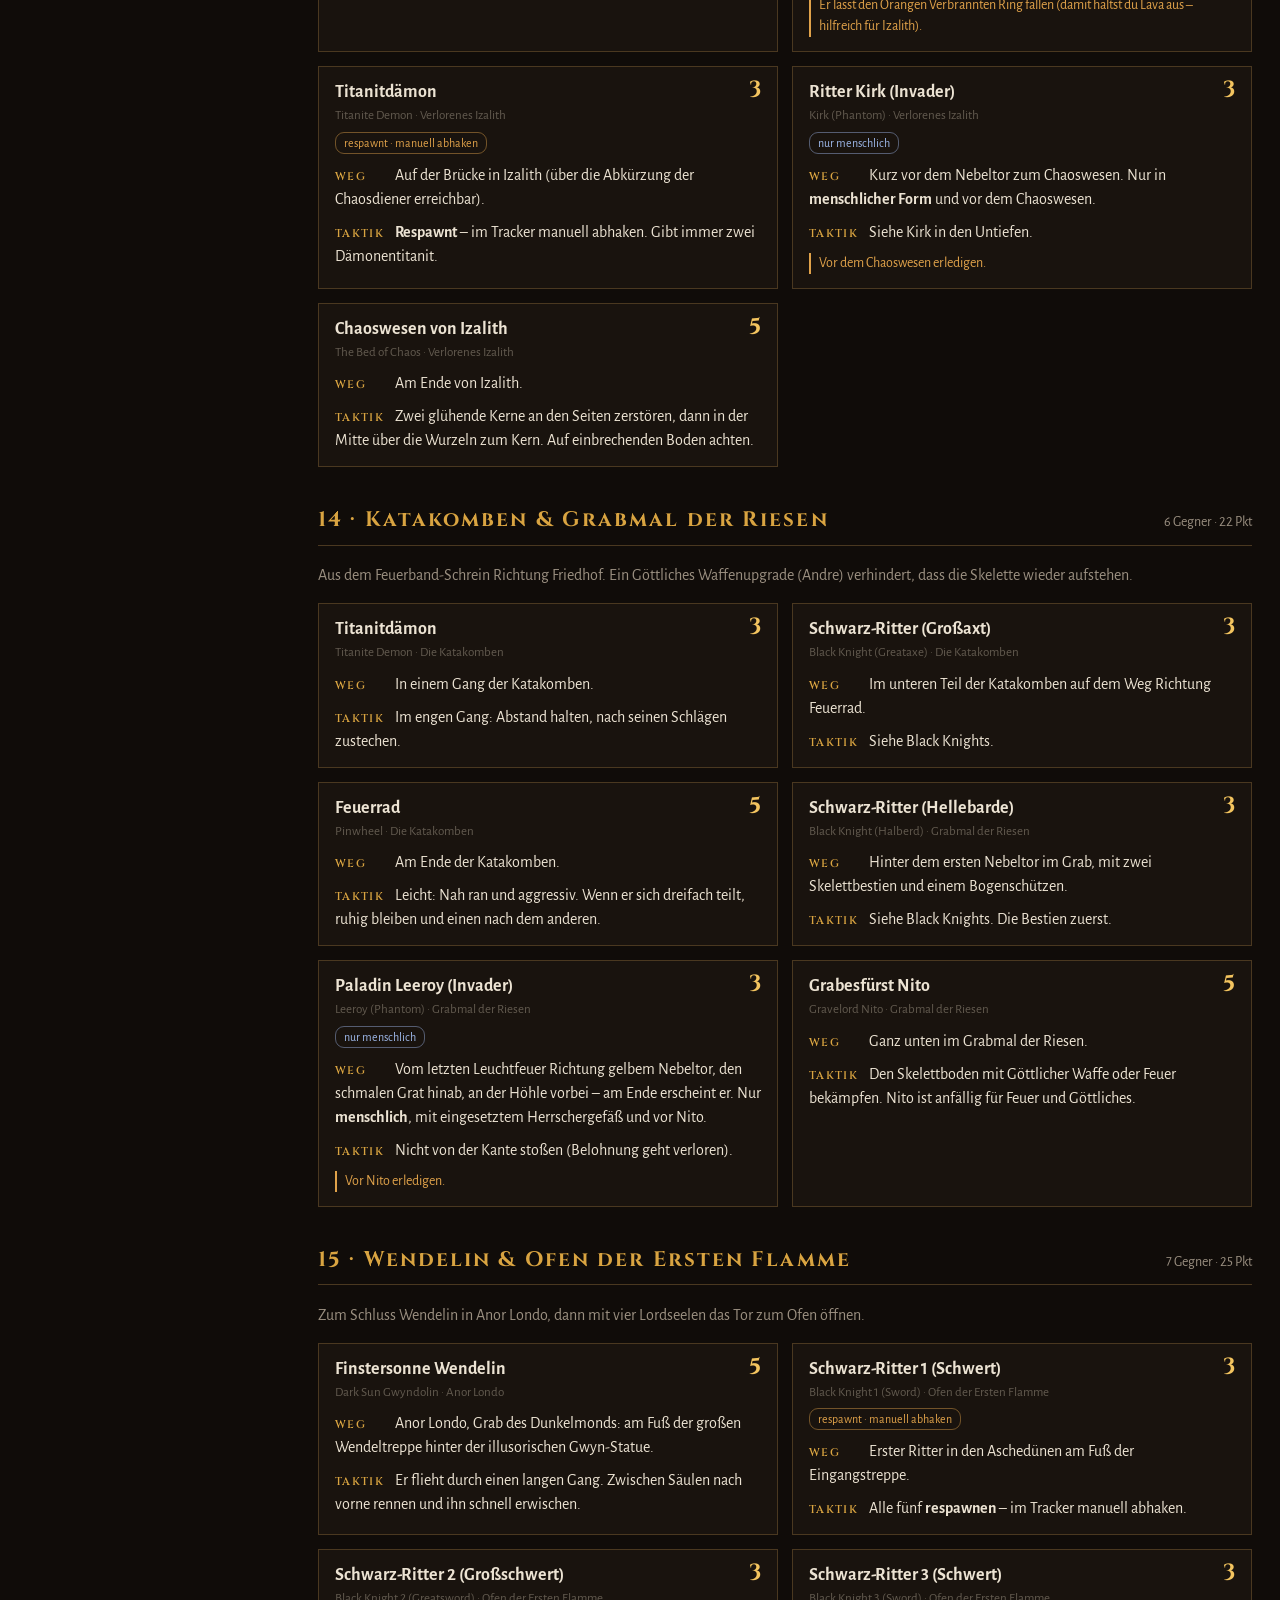
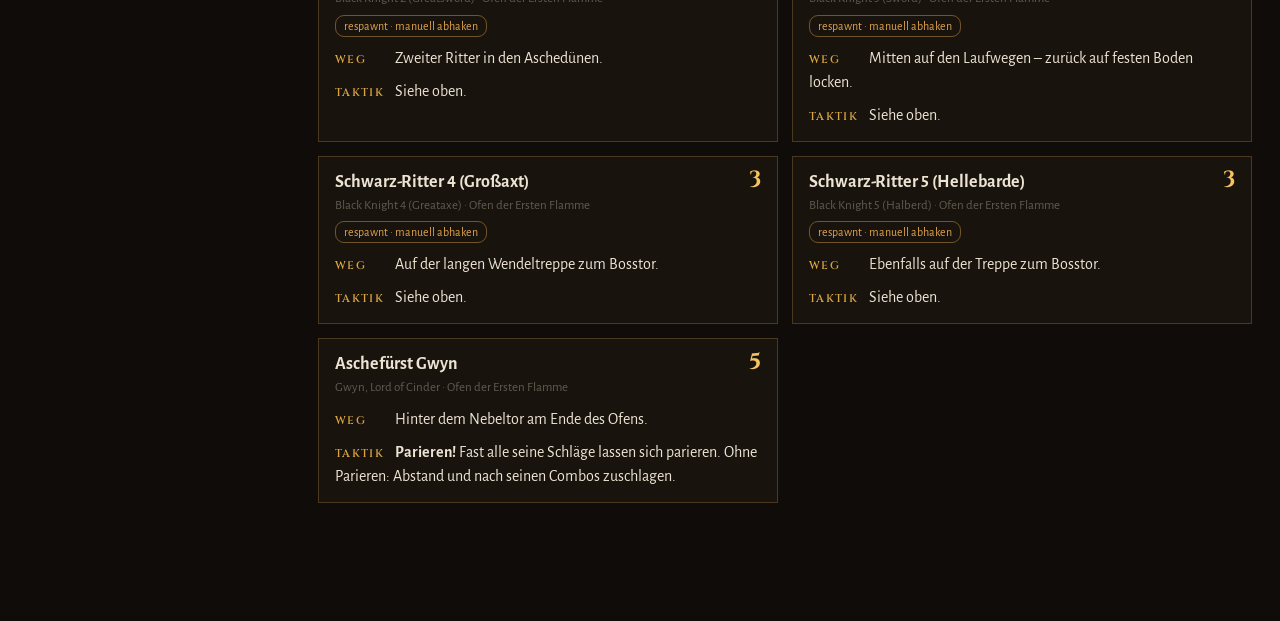
==== commit 18670df5: "Splits: Zeile „vorher erledigt“, Summe endet beim Gesamtstand; Guide: Wegbeschreibung der Köchinnen " ====
--- a/guide.html
+++ b/guide.html
@@ -180,13 +180,13 @@
   <div class="steps"><article class="step">
   <header><div><h3>Untoten-Köchin 1</h3><div class="sub">Butcher 1 · Untiefen</div></div><div class="pts">3</div></header>
   
-  <p><span class="lbl">Weg</span>Die erste Köchin steht in der Küche oben an der Treppe.</p>
+  <p><span class="lbl">Weg</span>Die erste Köchin steht in der Küche oben an der Treppe (Tisch mit Fleisch, zwei Ratten, eine Truhe).</p>
   <p><span class="lbl">Taktik</span>Langsame, aber harte Schläge mit dem großen Hackbeil. Nach ihren Schlägen angreifen oder von hinten stechen.</p>
   
 </article><article class="step">
   <header><div><h3>Untoten-Köchin 2</h3><div class="sub">Butcher 2 · Untiefen</div></div><div class="pts">3</div></header>
   
-  <p><span class="lbl">Weg</span>Die zweite Köchin: im Gang über dem Trümmerhaufen, hinter dem Loch in der Wand. Sie springt überraschend herunter.</p>
+  <p><span class="lbl">Weg</span>Die zweite Köchin: im Raum, in dem Laurentius im Fass gefangen ist (Gang über dem Trümmerhaufen, hinter dem Loch in der Wand). Sie springt überraschend herunter.</p>
   <p><span class="lbl">Taktik</span>Aus Distanz beschießen oder durch die Kanaltür bekämpfen.</p>
   
 </article><article class="step">
